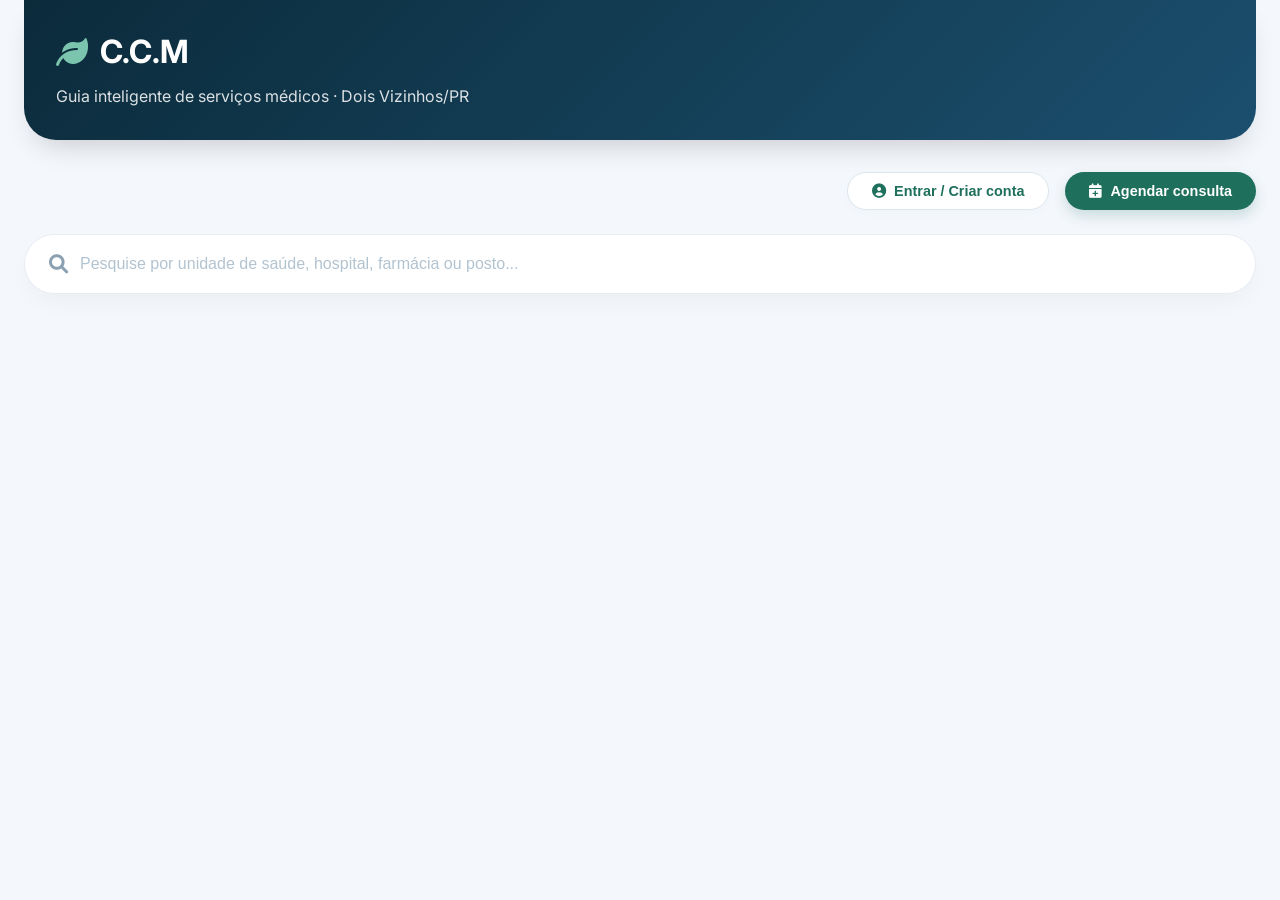
==== formulario.html @ 127d2288 "primeiras formatações" ====
<!DOCTYPE html>
<html lang="en">
<head>
    <meta charset="UTF-8">
    <meta name="viewport" content="width=device-width, initial-scale=1.0">

        <title>INSCRIÇõES tecnicos</title>
    <!-- Título que aparece na aba do navegador e nos resultados de busca -->
    
    <!-- Google Fonts para tipografia refinada -->
    <link href="https://fonts.googleapis.com/css2?family=Inter:opsz,wght@14..32,300;14..32,400;14..32,500;14..32,600;14..32,700&display=swap" rel="stylesheet">
    <!-- Importa a fonte Inter do Google Fonts com variações de peso (300 a 700) para uma tipografia moderna e profissional -->
    
    <!-- Font Awesome 6 (ícones) -->
    <link rel="stylesheet" href="https://cdnjs.cloudflare.com/ajax/libs/font-awesome/6.0.0-beta3/css/all.min.css">
    <!-- Biblioteca de ícones vetoriais Font Awesome, usada para adicionar ícones visuais em toda a interface -->
    
   <link rel="stylesheet" href="formulario.css">
</head>
<body>
     <div class="container">
        <!-- Container principal que centraliza e limita a largura do conteúdo -->
        
        <header>
            <!-- Cabeçalho da página com título e área do usuário -->
            <h1><i class="fas fa-leaf"></i> C.C.M</h1>
            <!-- Título com ícone de folha representando saúde e natureza -->
            <p>Guia inteligente de serviços médicos · Dois Vizinhos/PR</p>
            <!-- Subtítulo com localização -->
            
            <div id="userInfoArea" class="user-info hidden">
                <!-- Área de informações do usuário logado, inicialmente escondida -->
                <span class="user-email" id="userEmailDisplay"></span>
                <!-- Span que exibirá o email do usuário -->
                <button class="logout-btn" onclick="fazerLogout()"><i class="fas fa-sign-out-alt"></i> Sair</button>
                <!-- Botão de logout com ícone e função associada -->
            </div>
        </header>

        <div class="top-nav">
            <!-- Barra de navegação superior com botões principais -->
            <button id="loginButton" class="btn-secondary" onclick="abrirLogin()"><i class="fas fa-user-circle"></i> Entrar / Criar conta</button>
            <!-- Botão de login, inicialmente visível quando usuário não está logado -->
            <button class="btn-primary" onclick="abrirAgendamento()"><i class="fas fa-calendar-plus"></i> Agendar consulta</button>
            <!-- Botão de agendamento, sempre visível -->
        </div>

        <div class="search-box">
            <!-- Caixa de pesquisa para filtrar estabelecimentos -->
            <i class="fas fa-search"></i>
            <!-- Ícone de lupa -->
            <input type="text" id="search" placeholder="Pesquise por unidade de saúde, hospital, farmácia ou posto...">
            <!-- Campo de input para digitar o termo de busca -->
        </div>
</body>
</html>
---- formulario.css ----
* {
    margin: 0;
    /* Remove margem padrão de todos os elementos */
    padding: 0;
    /* Remove padding padrão de todos os elementos */
    box-sizing: border-box;
    /* Faz com que padding e border sejam incluídos na largura/altura total do elemento */
}

/* Estilos globais do corpo da página */
body {
    font-family: 'Inter', sans-serif;
    /* Define a fonte principal como Inter, com fallback para qualquer sans-serif */
    background: #f4f7fc;
    /* Cor de fundo suave azulacinzentada para a página */
    color: #1e2a3e;
    /* Cor do texto principal em tom escuro mas suave */
    line-height: 1.5;
    /* Altura da linha para melhor legibilidade */
    scroll-behavior: smooth;
    /* Rolagem suave ao clicar em links âncora */
}

/* Classe para efeito de vidro (glassmorphism) em cards */
.glass-card {
    background: rgba(255, 255, 255, 0.92);
    /* Fundo branco semi-transparente */
    backdrop-filter: blur(2px);
    /* Aplica desfoque sutil ao fundo atrás do elemento */
    border-radius: 32px;
    /* Bordas arredondadas grandes para um visual moderno */
    box-shadow: 0 20px 35px -12px rgba(0, 0, 0, 0.08), 0 1px 2px rgba(0, 0, 0, 0.02);
    /* Sombra suave para profundidade */
    transition: all 0.3s cubic-bezier(0.2, 0, 0, 1);
    /* Transição suave para animações */
}

/* Container centralizado que limita a largura máxima do conteúdo */
.container {
    max-width: 1300px;
    /* Largura máxima do conteúdo */
    margin: 0 auto;
    /* Centraliza horizontalmente */
    padding: 0 24px;
    /* Espaçamento interno lateral */
}

/* Estilos do cabeçalho principal */
header {
    background: linear-gradient(135deg, #0b2b3b 0%, #1b4f6e 100%);
    /* Gradiente degradê de azul escuro para azul médio */
    border-radius: 0 0 32px 32px;
    /* Bordas arredondadas apenas na parte inferior */
    padding: 28px 32px 32px 32px;
    /* Espaçamento interno */
    margin-bottom: 32px;
    /* Margem inferior para separar do próximo elemento */
    position: relative;
    /* Permite posicionamento absoluto de elementos filhos */
    color: white;
    /* Texto branco */
    box-shadow: 0 15px 30px -12px rgba(0, 0, 0, 0.2);
    /* Sombra para dar profundidade */
}

/* Título principal do cabeçalho */
header h1 {
    font-size: 2rem;
    /* Tamanho da fonte */
    font-weight: 700;
    /* Peso da fonte (negrito) */
    letter-spacing: -0.3px;
    /* Espaçamento negativo entre letras para um visual mais compacto */
    display: flex;
    /* Flexbox para alinhar ícone e texto */
    align-items: center;
    /* Alinha verticalmente ao centro */
    gap: 12px;
    /* Espaçamento entre o ícone e o texto */
}

/* Ícone dentro do título */
header h1 i {
    font-size: 2rem;
    /* Tamanho do ícone */
    color: #7bc5ae;
    /* Cor verde-água suave */
}

/* Subtítulo do cabeçalho */
header p {
    opacity: 0.85;
    /* Leve transparência */
    margin-top: 8px;
    /* Margem superior */
    font-weight: 400;
    /* Peso normal */
    font-size: 1rem;
    /* Tamanho da fonte */
}

/* Área de informações do usuário logado (canto superior direito) */
.user-info {
    position: absolute;
    /* Posicionamento absoluto relativo ao header */
    top: 28px;
    /* Distância do topo */
    right: 32px;
    /* Distância da direita */
    background: rgba(255, 255, 255, 0.15);
    /* Fundo branco semi-transparente */
    backdrop-filter: blur(12px);
    /* Desfoque no fundo */
    padding: 8px 20px;
    /* Espaçamento interno */
    border-radius: 60px;
    /* Bordas muito arredondadas (efeito pill) */
    font-size: 0.85rem;
    /* Tamanho da fonte menor */
    display: flex;
    /* Flexbox para alinhar elementos */
    align-items: center;
    /* Alinhamento vertical central */
    gap: 12px;
    /* Espaçamento entre os itens */
    font-weight: 500;
    /* Peso médio */
    border: 1px solid rgba(255, 255, 255, 0.2);
    /* Borda sutil */
    transition: all 0.2s;
    /* Transição suave */
}

/* Email do usuário logado */
.user-email {
    color: white;
    /* Texto branco */
    max-width: 200px;
    /* Largura máxima */
    overflow: hidden;
    /* Esconde conteúdo que ultrapassa */
    text-overflow: ellipsis;
    /* Adiciona "..." quando o texto é cortado */
    white-space: nowrap;
    /* Impede quebra de linha */
}

/* Botão de logout */
.logout-btn {
    background: rgba(231, 76, 60, 0.9);
    /* Fundo vermelho semi-transparente */
    border: none;
    /* Remove borda padrão */
    padding: 6px 14px;
    /* Espaçamento interno */
    border-radius: 40px;
    /* Bordas arredondadas */
    color: white;
    /* Texto branco */
    font-weight: 500;
    /* Peso médio */
    font-size: 0.75rem;
    /* Tamanho pequeno */
    cursor: pointer;
    /* Cursor de mão ao passar */
    transition: 0.2s;
    /* Transição suave */
    display: inline-flex;
    /* Flex inline para alinhar ícone e texto */
    align-items: center;
    /* Alinhamento vertical */
    gap: 6px;
    /* Espaçamento entre ícone e texto */
}

/* Efeito hover no botão de logout */
.logout-btn:hover {
    background: #c0392b;
    /* Vermelho mais escuro */
    transform: scale(0.97);
    /* Leve redução de tamanho ao passar o mouse */
}

/* Barra de navegação superior (botões de login e agendamento) */
.top-nav {
    display: flex;
    /* Flexbox para alinhamento */
    justify-content: flex-end;
    /* Alinha os botões à direita */
    gap: 16px;
    /* Espaçamento entre os botões */
    margin-bottom: 24px;
    /* Margem inferior */
}

/* Estilos base para botões primários e secundários */
.btn-primary, .btn-secondary {
    border: none;
    /* Remove borda padrão */
    padding: 10px 24px;
    /* Espaçamento interno */
    border-radius: 40px;
    /* Bordas arredondadas */
    font-weight: 600;
    /* Peso semi-negrito */
    font-size: 0.9rem;
    /* Tamanho da fonte */
    cursor: pointer;
    /* Cursor de mão */
    transition: all 0.2s ease;
    /* Transição suave */
    display: inline-flex;
    /* Flex inline */
    align-items: center;
    /* Alinhamento vertical */
    gap: 8px;
    /* Espaçamento entre ícone e texto */
    background: white;
    /* Fundo branco padrão */
    box-shadow: 0 4px 10px rgba(0, 0, 0, 0.02);
    /* Sombra sutil */
}

/* Estilo específico para botão primário (agendamento) */
.btn-primary {
    background: #1e6f5c;
    /* Fundo verde-azulado */
    color: white;
    /* Texto branco */
    box-shadow: 0 6px 14px rgba(30, 111, 92, 0.2);
    /* Sombra com cor do botão */
}

/* Hover do botão primário */
.btn-primary:hover {
    background: #0f5243;
    /* Tom mais escuro */
    transform: translateY(-2px);
    /* Leve movimento para cima */
}

/* Estilo específico para botão secundário (login) */
.btn-secondary {
    background: white;
    /* Fundo branco */
    color: #1e6f5c;
    /* Texto na cor do tema */
    border: 1px solid #dce7ed;
    /* Borda sutil */
}

/* Hover do botão secundário */
.btn-secondary:hover {
    background: #eef3f7;
    /* Fundo levemente acinzentado */
    border-color: #bdd3de;
    /* Borda mais escura */
}

/* Caixa de pesquisa refinada */
.search-box {
    background: white;
    /* Fundo branco */
    padding: 6px 6px 6px 24px;
    /* Espaçamento interno assimétrico (maior à esquerda) */
    border-radius: 80px;
    /* Bordas extremamente arredondadas */
    margin-bottom: 32px;
    /* Margem inferior */
    display: flex;
    /* Flexbox */
    align-items: center;
    /* Alinhamento vertical */
    gap: 12px;
    /* Espaçamento entre elementos */
    box-shadow: 0 12px 28px -8px rgba(0, 0, 0, 0.05);
    /* Sombra suave */
    border: 1px solid #e9edf2;
    /* Borda sutil */
}

/* Ícone dentro da caixa de pesquisa */
.search-box i {
    color: #8ba0b0;
    /* Cor cinza-azulada */
    font-size: 1.2rem;
    /* Tamanho do ícone */
}

/* Campo de input da pesquisa */
.search-box input {
    flex: 1;
    /* Ocupa todo o espaço disponível */
    border: none;
    /* Remove borda padrão */
    padding: 14px 0;
    /* Espaçamento vertical */
    font-size: 1rem;
    /* Tamanho da fonte */
    background: transparent;
    /* Fundo transparente */
    outline: none;
    /* Remove outline ao focar */
    font-weight: 500;
    /* Peso médio */
    color: #1e2a3e;
    /* Cor do texto */
}

/* Placeholder do campo de pesquisa */
.search-box input::placeholder {
    color: #b2c3d0;
    /* Cor mais clara */
    font-weight: 400;
    /* Peso normal */
}

/* Card de seção (cada seção de estabelecimentos) */
.section-card {
    background: white;
    /* Fundo branco */
    border-radius: 32px;
    /* Bordas arredondadas */
    padding: 28px 28px 20px 28px;
    /* Espaçamento interno */
    margin-bottom: 32px;
    /* Margem inferior */
    box-shadow: 0 10px 25px -5px rgba(0, 0, 0, 0.03);
    /* Sombra muito sutil */
    transition: all 0.25s;
    /* Transição suave */
    border: 1px solid #eff3f8;
    /* Borda sutil */
}

/* Cabeçalho de cada seção */
.section-header {
    display: flex;
    /* Flexbox */
    align-items: center;
    /* Alinhamento vertical */
    gap: 12px;
    /* Espaçamento */
    margin-bottom: 24px;
    /* Margem inferior */
    border-left: 5px solid #2c9b7a;
    /* Barra lateral decorativa verde */
    padding-left: 20px;
    /* Espaçamento interno esquerdo */
}

/* Título da seção */
.section-header h2 {
    font-size: 1.6rem;
    /* Tamanho da fonte */
    font-weight: 700;
    /* Negrito */
    color: #153e4b;
    /* Cor azul escura */
    letter-spacing: -0.2px;
    /* Espaçamento negativo entre letras */
}

/* Ícone do cabeçalho da seção */
.section-header i {
    font-size: 1.8rem;
    /* Tamanho do ícone */
    color: #2c9b7a;
    /* Cor verde-água */
}

/* Container em grade para lista de itens */
.grid-list {
    display: flex;
    /* Flexbox */
    flex-direction: column;
    /* Direção em coluna */
    gap: 18px;
    /* Espaçamento entre itens */
}

/* Cada item de estabelecimento (hospital, posto, farmácia) */
.health-item {
    background: #fefefe;
    /* Fundo quase branco */
    border-radius: 24px;
    /* Bordas arredondadas */
    padding: 20px 24px;
    /* Espaçamento interno */
    transition: all 0.25s;
    /* Transição suave */
    border: 1px solid #edf2f7;
    /* Borda sutil */
    display: flex;
    /* Flexbox */
    flex-wrap: wrap;
    /* Permite quebra de linha */
    justify-content: space-between;
    /* Espaço entre os elementos */
    align-items: center;
    /* Alinhamento vertical central */
}

/* Efeito hover nos itens de estabelecimento */
.health-item:hover {
    border-color: #cbe5de;
    /* Borda mais visível */
    box-shadow: 0 12px 22px -12px rgba(0, 0, 0, 0.08);
    /* Sombra mais pronunciada */
    transform: translateY(-2px);
    /* Leve movimento para cima */
}

/* Container das informações do estabelecimento */
.info h3 {
    font-weight: 700;
    /* Negrito */
    font-size: 1.2rem;
    /* Tamanho da fonte */
    margin-bottom: 6px;
    /* Margem inferior */
    color: #1c4e5c;
    /* Cor azul escura */
}

/* Parágrafo com endereço */
.info p {
    color: #4a6272;
    /* Cor cinza-azulada */
    font-size: 0.9rem;
    /* Tamanho menor */
    display: flex;
    /* Flexbox */
    align-items: center;
    /* Alinhamento vertical */
    gap: 8px;
    /* Espaçamento */
    flex-wrap: wrap;
    /* Permite quebra de linha */
}

/* Ícones dentro das informações */
.info p i {
    width: 18px;
    /* Largura fixa */
    color: #2c9b7a;
    /* Cor verde-água */
}

/* Container de links (botões) */
.links {
    display: flex;
    /* Flexbox */
    gap: 12px;
    /* Espaçamento entre botões */
    flex-wrap: wrap;
    /* Permite quebra de linha */
}

/* Link de mapa (botão) */
.map-link {
    background: #eef3fc;
    /* Fundo azul muito claro */
    color: #1e6f5c;
    /* Cor verde-azulada */
    padding: 8px 16px;
    /* Espaçamento interno */
    border-radius: 40px;
    /* Bordas arredondadas */
    text-decoration: none;
    /* Remove sublinhado */
    font-weight: 500;
    /* Peso médio */
    font-size: 0.8rem;
    /* Tamanho pequeno */
    display: inline-flex;
    /* Flex inline */
    align-items: center;
    /* Alinhamento vertical */
    gap: 6px;
    /* Espaçamento */
    transition: 0.2s;
    /* Transição suave */
}

/* Hover do link de mapa */
.map-link:hover {
    background: #dee9f2;
    /* Fundo mais escuro */
    transform: translateY(-1px);
    /* Leve movimento */
}

/* Banner de emergências */
.emergency-banner {
    background: linear-gradient(115deg, #122c38 0%, #1a4a5c 100%);
    /* Gradiente azul escuro */
    border-radius: 28px;
    /* Bordas arredondadas */
    padding: 28px 32px;
    /* Espaçamento interno */
    margin-top: 20px;
    /* Margem superior */
    margin-bottom: 40px;
    /* Margem inferior */
    display: flex;
    /* Flexbox */
    flex-wrap: wrap;
    /* Permite quebra de linha */
    justify-content: space-between;
    /* Espaço entre elementos */
    align-items: center;
    /* Alinhamento vertical */
    color: white;
    /* Texto branco */
}

/* Título do banner de emergências */
.emergency-banner h2 {
    font-size: 1.5rem;
    /* Tamanho da fonte */
    font-weight: 700;
    /* Negrito */
    display: flex;
    /* Flexbox */
    align-items: center;
    /* Alinhamento vertical */
    gap: 12px;
    /* Espaçamento */
}

/* Container dos contatos de emergência */
.emergency-contacts {
    display: flex;
    /* Flexbox */
    gap: 32px;
    /* Espaçamento entre contatos */
    font-weight: 500;
    /* Peso médio */
}

/* Cada contato de emergência individual */
.emergency-contacts span {
    background: rgba(255, 255, 255, 0.12);
    /* Fundo branco semi-transparente */
    padding: 8px 18px;
    /* Espaçamento interno */
    border-radius: 60px;
    /* Bordas arredondadas */
    font-size: 0.9rem;
    /* Tamanho da fonte */
}

/* Estilos para os modais (janelas modais) */
.modal-overlay {
    display: none;
    /* Inicialmente escondido */
    position: fixed;
    /* Fixo na tela */
    top: 0;
    left: 0;
    width: 100%;
    height: 100%;
    background: rgba(18, 28, 35, 0.75);
    /* Fundo escuro semi-transparente */
    backdrop-filter: blur(5px);
    /* Desfoque no fundo */
    z-index: 1000;
    /* Camada superior */
    justify-content: center;
    /* Centraliza horizontalmente */
    align-items: center;
    /* Centraliza verticalmente */
}

/* Conteúdo do modal */
.modal-content {
    background: white;
    /* Fundo branco */
    max-width: 460px;
    /* Largura máxima */
    width: 90%;
    /* Largura responsiva */
    border-radius: 40px;
    /* Bordas arredondadas */
    padding: 32px 28px;
    /* Espaçamento interno */
    position: relative;
    /* Para posicionamento do botão fechar */
    box-shadow: 0 35px 45px -15px rgba(0, 0, 0, 0.3);
    /* Sombra pronunciada */
    animation: fadeUp 0.2s ease;
    /* Animação de entrada */
}

/* Animação de fade-in com movimento para cima */
@keyframes fadeUp {
    from {
        opacity: 0;
        transform: translateY(20px);
    }
    to {
        opacity: 1;
        transform: translateY(0);
    }
}

/* Título do modal */
.modal-content h3 {
    font-size: 1.7rem;
    /* Tamanho da fonte */
    font-weight: 700;
    /* Negrito */
    margin-bottom: 20px;
    /* Margem inferior */
    color: #1a5d6e;
    /* Cor azul */
}

/* Campos de input e selects dentro do modal */
.modal-content input, .modal-content select {
    width: 100%;
    /* Largura total */
    padding: 14px 16px;
    /* Espaçamento interno */
    margin-bottom: 16px;
    /* Margem inferior */
    border: 1.5px solid #e2e8f0;
    /* Borda sutil */
    border-radius: 28px;
    /* Bordas arredondadas */
    font-size: 0.9rem;
    /* Tamanho da fonte */
    transition: 0.2s;
    /* Transição suave */
    background: #fefefe;
    /* Fundo quase branco */
    font-family: 'Inter', sans-serif;
    /* Mesma fonte do site */
}

/* Efeito focus nos campos do modal */
.modal-content input:focus, .modal-content select:focus {
    border-color: #2c9b7a;
    /* Borda verde ao focar */
    outline: none;
    /* Remove outline padrão */
    box-shadow: 0 0 0 3px rgba(44, 155, 122, 0.2);
    /* Sombra verde sutil */
}

/* Botão dentro do modal */
.modal-content button {
    background: #1e6f5c;
    /* Fundo verde-azulado */
    width: 100%;
    /* Largura total */
    padding: 14px;
    /* Espaçamento interno */
    border: none;
    /* Remove borda */
    border-radius: 40px;
    /* Bordas arredondadas */
    color: white;
    /* Texto branco */
    font-weight: 700;
    /* Negrito */
    font-size: 1rem;
    /* Tamanho da fonte */
    cursor: pointer;
    /* Cursor de mão */
    transition: 0.2s;
    /* Transição suave */
    margin-top: 8px;
    /* Margem superior */
}

/* Hover do botão do modal */
.modal-content button:hover {
    background: #0e5a49;
    /* Tom mais escuro */
}

/* Botão de fechar modal (X) */
.close-modal {
    position: absolute;
    /* Posicionamento absoluto */
    top: 20px;
    /* Distância do topo */
    right: 24px;
    /* Distância da direita */
    font-size: 26px;
    /* Tamanho do X */
    cursor: pointer;
    /* Cursor de mão */
    color: #94a3b8;
    /* Cor cinza */
    transition: 0.2s;
    /* Transição suave */
}

/* Hover do botão fechar */
.close-modal:hover {
    color: #1e2a3e;
    /* Cor mais escura */
}

/* Mensagem de erro nos modais */
.error-message {
    color: #e25c5c;
    /* Cor vermelha */
    font-size: 0.75rem;
    /* Tamanho pequeno */
    margin-top: -12px;
    /* Margem negativa para aproximar do campo */
    margin-bottom: 12px;
    /* Margem inferior */
    display: none;
    /* Inicialmente escondido */
}

/* Rodapé do modal (links de cadastro/login) */
.modal-footer {
    text-align: center;
    /* Texto centralizado */
    margin-top: 20px;
    /* Margem superior */
    font-size: 0.85rem;
    /* Tamanho menor */
}

/* Links no rodapé do modal */
.modal-footer a {
    color: #1e6f5c;
    /* Cor verde-azulada */
    font-weight: 600;
    /* Peso semi-negrito */
    text-decoration: none;
    /* Remove sublinhado */
    cursor: pointer;
    /* Cursor de mão */
}

/* Classe utilitária para esconder elementos */
.hidden {
    display: none !important;
    /* Esconde com prioridade máxima */
}

/* Rodapé da página */
footer {
    text-align: center;
    /* Texto centralizado */
    padding: 24px;
    /* Espaçamento interno */
    font-size: 0.8rem;
    /* Tamanho pequeno */
    color: #6c868e;
    /* Cor cinza-azulada */
    border-top: 1px solid #e2edf2;
    /* Borda superior sutil */
    margin-top: 20px;
    /* Margem superior */
}

/* Mensagem de sucesso para agendamentos */
.success-message {
    background: #2c9b7a;
    color: white;
    padding: 12px 20px;
    border-radius: 12px;
    margin-bottom: 20px;
    text-align: center;
    font-weight: 500;
    display: none;
}

/* Media query para telas menores que 760px (responsividade) */
@media (max-width: 760px) {
    /* Ajusta a área do usuário para mobile */
    .user-info {
        position: relative;
        /* Volta ao fluxo normal */
        top: 0;
        right: 0;
        margin-top: 20px;
        /* Margem superior */
        justify-content: center;
        /* Centraliza conteúdo */
        width: fit-content;
        /* Largura conforme conteúdo */
    }
    /* Centraliza texto do cabeçalho */
    header {
        text-align: center;
        padding: 20px;
    }
    /* Centraliza botões de navegação */
    .top-nav {
        justify-content: center;
    }
    /* Ajusta itens de saúde para coluna em mobile */
    .health-item {
        flex-direction: column;
        /* Direção coluna */
        align-items: flex-start;
        /* Alinha à esquerda */
        gap: 16px;
        /* Espaçamento */
    }
    /* Banner de emergência em coluna */
    .emergency-banner {
        flex-direction: column;
        gap: 18px;
        text-align: center;
    }
    /* Tamanho do título da seção reduzido */
    .section-header h2 {
        font-size: 1.3rem;
    }
}
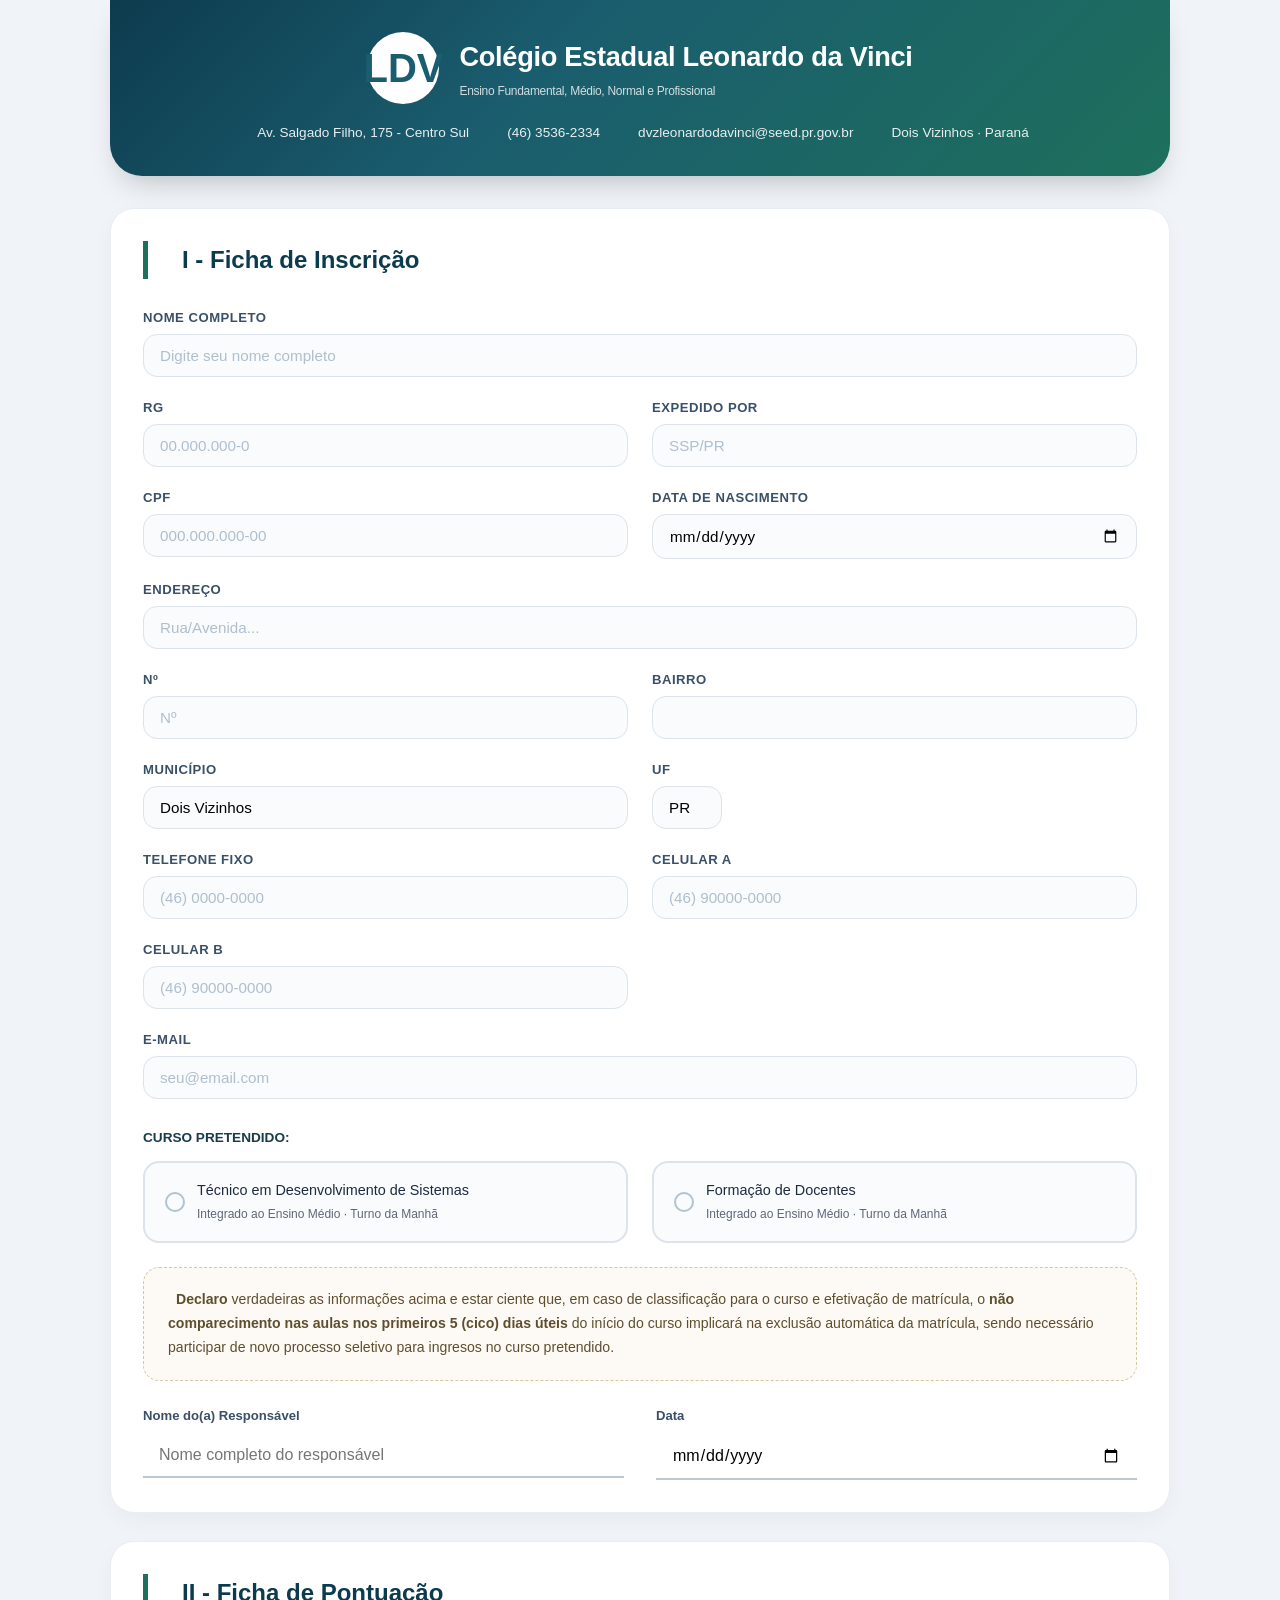
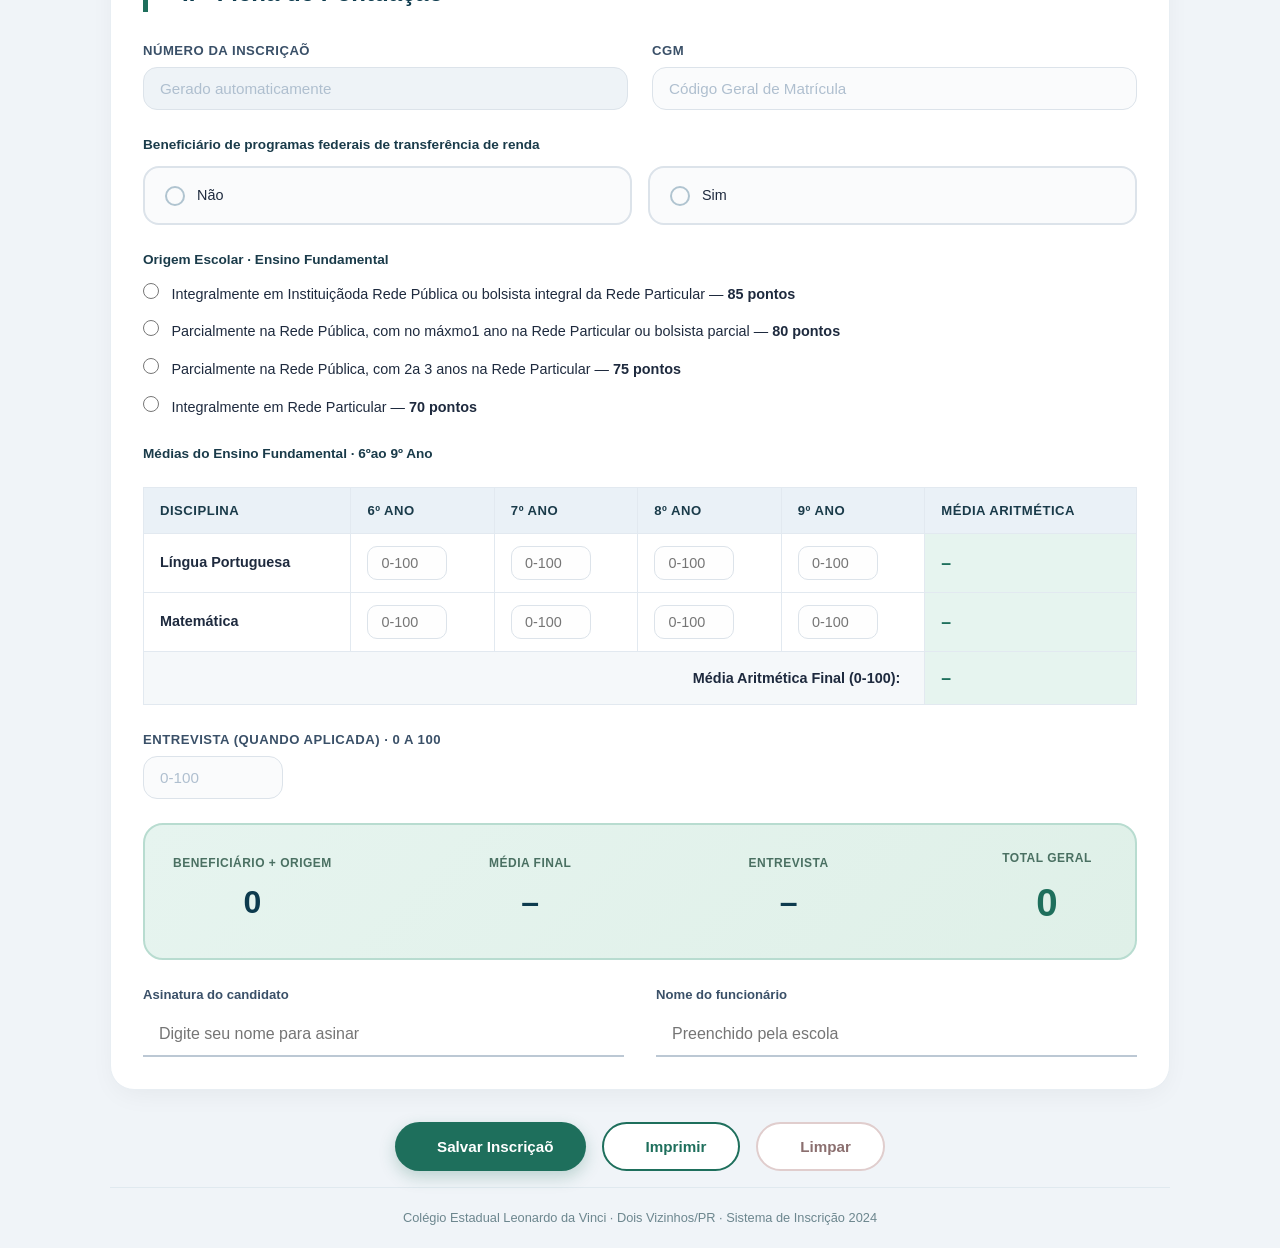
==== commit ae86c064: "códigos de teste" ====
--- a/formulario.html
+++ b/formulario.html
@@ -1,56 +1,315 @@
 <!DOCTYPE html>
-<html lang="en">
+<html lang="pt-BR">
 <head>
     <meta charset="UTF-8">
     <meta name="viewport" content="width=device-width, initial-scale=1.0">
-
-        <title>INSCRIÇõES tecnicos</title>
-    <!-- Título que aparece na aba do navegador e nos resultados de busca -->
-    
-    <!-- Google Fonts para tipografia refinada -->
-    <link href="https://fonts.googleapis.com/css2?family=Inter:opsz,wght@14..32,300;14..32,400;14..32,500;14..32,600;14..32,700&display=swap" rel="stylesheet">
-    <!-- Importa a fonte Inter do Google Fonts com variações de peso (300 a 700) para uma tipografia moderna e profissional -->
-    
-    <!-- Font Awesome 6 (ícones) -->
-    <link rel="stylesheet" href="https://cdnjs.cloudflare.com/ajax/libs/font-awesome/6.0.0-beta3/css/all.min.css">
-    <!-- Biblioteca de ícones vetoriais Font Awesome, usada para adicionar ícones visuais em toda a interface -->
-    
-   <link rel="stylesheet" href="formulario.css">
+    <title>Inscrição · Colégio Estadual Leonardo da Vinci</title>
+    <link href="[fonts.googleapis.com](https://fonts.googleapis.com/css2?family=Inter:opsz,wght@14..32,300;14..32,400;14..32,500;14..32,600;14..32,700&display=swap)" rel="stylesheet">
+    <link rel="stylesheet" href="[cdnjs.cloudflare.com](https://cdnjs.cloudflare.com/ajax/libs/font-awesome/6.0.0-beta3/css/all.min.css)">
+    <link rel="stylesheet" href="formulario.css">
 </head>
 <body>
-     <div class="container">
-        <!-- Container principal que centraliza e limita a largura do conteúdo -->
-        
+    <div class="container">
+
+        <!-- ==================== HEDER ==================== -->
         <header>
-            <!-- Cabeçalho da página com título e área do usuário -->
-            <h1><i class="fas fa-leaf"></i> C.C.M</h1>
-            <!-- Título com ícone de folha representando saúde e natureza -->
-            <p>Guia inteligente de serviços médicos · Dois Vizinhos/PR</p>
-            <!-- Subtítulo com localização -->
-            
-            <div id="userInfoArea" class="user-info hidden">
-                <!-- Área de informações do usuário logado, inicialmente escondida -->
-                <span class="user-email" id="userEmailDisplay"></span>
-                <!-- Span que exibirá o email do usuário -->
-                <button class="logout-btn" onclick="fazerLogout()"><i class="fas fa-sign-out-alt"></i> Sair</button>
-                <!-- Botão de logout com ícone e função associada -->
+            <div class="header-top">
+                <div class="logo-area">LDV</div>
+                <div>
+                    <h1>Colégio Estadual Leonardo da Vinci
+                        <small>Ensino Fundamental, Médio, Normal e Profissional</small>
+                    </h1>
+                </div>
+            </div>
+            <div class="school-contact">
+                <span><i class="fas fa-map-marker-alt"></i> Av. Salgado Filho, 175 - Centro Sul</span>
+                <span><i class="fas fa-phone"></i> (46) 3536-2334</span>
+                <span><i class="fas fa-envelope"></i> dvzleonardodavinci@seed.pr.gov.br</span>
+                <span><i class="fas fa-city"></i> Dois Vizinhos · Paraná</span>
             </div>
         </header>
 
-        <div class="top-nav">
-            <!-- Barra de navegação superior com botões principais -->
-            <button id="loginButton" class="btn-secondary" onclick="abrirLogin()"><i class="fas fa-user-circle"></i> Entrar / Criar conta</button>
-            <!-- Botão de login, inicialmente visível quando usuário não está logado -->
-            <button class="btn-primary" onclick="abrirAgendamento()"><i class="fas fa-calendar-plus"></i> Agendar consulta</button>
-            <!-- Botão de agendamento, sempre visível -->
+        <!-- ==================== PARTE I: FICHA DE ISCRICAO ==================== -->
+        <div class="section-card" id="fichaInscricao">
+            <div class="section-header">
+                <i class="fas fa-user-gradute"></i>
+                <h2>I - Ficha de Inscrição</h2>
+            </div>
+
+            <div class="form-grid">
+                <div class="form-group full-width">
+                    <label for="nome">Nome completo</label>
+                    <input type="text" id="nome" placeholder="Digite seu nome completo">
+                </div>
+                <div class="form-group">
+                    <label for="rg">RG</label>
+                    <input type="text" id="rg" placeholder="00.000.000-0">
+                </div>
+                <div class="form-group">
+                    <label for="rgExpedidor">Expedido por</label>
+                    <input type="text" id="rgExpedidor" placeholder="SSP/PR">
+                </div>
+                <div class="form-group">
+                    <label for="cpf">CPF</label>
+                    <input type="text" id="cpf" placeholder="000.000.000-00">
+                </div>
+                <div class="form-group">
+                    <label for="dataNascimento">Data de nascimento</label>
+                    <input type="date" id="dataNascimento">
+                </div>
+                <div class="form-group full-width">
+                    <label for="endereco">Endereço</label>
+                    <input type="text" id="endereco" placeholder="Rua/Avenida...">
+                </div>
+                <div class="form-group">
+                    <label for="numero">Nº</label>
+                    <input type="text" id="numero" placeholder="Nº">
+                </div>
+                <div class="form-group">
+                    <label for="bairro">Bairro</label>
+                    <input type="text" id="bairro">
+                </div>
+                <div class="form-group">
+                    <label for="municipio">Município</label>
+                    <input type="text" id="municipio" value="Dois Vizinhos">
+                </div>
+                <div class="form-group">
+                    <label for="uf">UF</label>
+                    <input type="text" id="uf" value="PR" maxlength="2" style="width:70px">
+                </div>
+                <div class="form-group">
+                    <label for="telefoneFixo">Telefone fixo</label>
+                    <input type="tel" id="telefoneFixo" placeholder="(46) 0000-0000">
+                </div>
+                <div class="form-group">
+                    <label for="celularA">Celular A</label>
+                    <input type="tel" id="celularA" placeholder="(46) 90000-0000">
+                </div>
+                <div class="form-group">
+                    <label for="celularB">Celular B</label>
+                    <input type="tel" id="celularB" placeholder="(46) 90000-0000">
+                </div>
+                <div class="form-group full-width">
+                    <label for="email">E-mail</label>
+                    <input type="email" id="email" placeholder="seu@email.com">
+                </div>
+            </div>
+
+            <!-- CURSO PRETENDIDO -->
+            <div style="margin-top:28px">
+                <label style="font-weight:700; font-size:0.85rem; color:#1a3b4a; display:block; margin-bottom:12px;">
+                    CURSO PRETENDIDO:
+                </label>
+                <div class="course-options">
+                    <div class="course-option">
+                        <input type="radio" name="curso" id="cursoDS" value="Técnico em Desenvolvimento de Sistemas (Integrado ao Ensino Médio) - Manhã">
+                        <label for="cursoDS">
+                            <span class="radio-circle"></span>
+                            <span>Técnico em Desenvolvimento de Sistemas<br><small style="opacity:0.7">Integrado ao Ensino Médio · Turno da Manhã</small></span>
+                        </label>
+                    </div>
+                    <div class="course-option">
+                        <input type="radio" name="curso" id="cursoFD" value="Formação de Docentes (Integrado ao Ensino Médio) - Manhã">
+                        <label for="cursoFD">
+                            <span class="radio-circle"></span>
+                            <span>Formação de Docentes<br><small style="opacity:0.7">Integrado ao Ensino Médio · Turno da Manhã</small></span>
+                        </label>
+                    </div>
+                </div>
+            </div>
+
+            <!-- DECLARACAO -->
+            <div class="declaration-box">
+                <i class="fas fa-exclamation-triangle"></i>
+                <strong>Declaro</strong> verdadeiras as informações acima e estar ciente que, em caso de classificação para o curso e efetivação de matrícula, o <strong>não comparecimento nas aulas nos primeiros 5 (cico) dias úteis</strong> do início do curso implicará na exclusão automática da matrícula, sendo necessário participar de novo processo seletivo para ingresos no curso pretendido.
+            </div>
+
+            <!-- ASINATURAS PARTE I -->
+            <div class="signature-area">
+                <div class="signature-field">
+                    <label>Nome do(a) Responsável</label>
+                    <input type="text" id="nomeResponsavel" placeholder="Nome completo do responsável">
+                </div>
+                <div class="signature-field">
+                    <label>Data</label>
+                    <input type="date" id="dataInscricao">
+                </div>
+            </div>
         </div>
 
-        <div class="search-box">
-            <!-- Caixa de pesquisa para filtrar estabelecimentos -->
-            <i class="fas fa-search"></i>
-            <!-- Ícone de lupa -->
-            <input type="text" id="search" placeholder="Pesquise por unidade de saúde, hospital, farmácia ou posto...">
-            <!-- Campo de input para digitar o termo de busca -->
+        <!-- ==================== PARTE II: FICHA DE PONTUACAO ==================== -->
+        <div class="section-card" id="fichaPontuacao">
+            <div class="section-header">
+                <i class="fas fa-calculator"></i>
+                <h2>II - Ficha de Pontuação</h2>
+            </div>
+
+            <div class="form-grid">
+                <div class="form-group">
+                    <label for="numeroInscricao">Número da Inscriçaõ</label>
+                    <input type="text" id="numeroInscricao" placeholder="Gerado automaticamente" readonly style="background:#eef3f7">
+                </div>
+                <div class="form-group">
+                    <label for="cgm">CGM</label>
+                    <input type="text" id="cgm" placeholder="Código Geral de Matrícula">
+                </div>
+            </div>
+
+            <!-- BENEFICIARIO -->
+            <div style="margin-top:24px">
+                <label style="font-weight:700; font-size:0.85rem; color:#1a3b4a; display:block; margin-bottom:10px;">
+                    Beneficiário de programas federais de transferência de renda
+                </label>
+                <div class="course-options" style="gap:16px">
+                    <div class="course-option" style="min-width:120px">
+                        <input type="radio" name="beneficiario" id="benefNao" value="nao" onchange="toggleNis()">
+                        <label for="benefNao"><span class="radio-circle"></span> Não</label>
+                    </div>
+                    <div class="course-option" style="min-width:120px">
+                        <input type="radio" name="beneficiario" id="benefSim" value="sim" onchange="toggleNis()">
+                        <label for="benefSim"><span class="radio-circle"></span> Sim</label>
+                    </div>
+                </div>
+                <div class="nis-field" id="nisField">
+                    <label for="nis">Informe o Número NIS:</label>
+                    <input type="text" id="nis" placeholder="000.000.000-00" oninput="calcularPontuacao()" style="width:240px">
+                </div>
+            </div>
+
+            <!-- ORIGEM ESCOLAR -->
+            <div style="margin-top:24px">
+                <label style="font-weight:700; font-size:0.85rem; color:#1a3b4a; display:block; margin-bottom:10px;">
+                    Origem Escolar · Ensino Fundamental
+                </label>
+                <div class="origin-option">
+                    <input type="radio" name="origem" id="origem85" value="85" onchange="calcularPontuacao()">
+                    <label for="origem85">Integralmente em Instituiçãoda Rede Pública ou bolsista integral da Rede Particular &mdash; <strong>85 pontos</strong></label>
+                </div>
+                <div class="origin-option">
+                    <input type="radio" name="origem" id="origem80" value="80" onchange="calcularPontuacao()">
+                    <label for="origem80">Parcialmente na Rede Pública, com no máxmo1 ano na Rede Particular ou bolsista parcial &mdash; <strong>80 pontos</strong></label>
+                </div>
+                <div class="origin-option">
+                    <input type="radio" name="origem" id="origem75" value="75" onchange="calcularPontuacao()">
+                    <label for="origem75">Parcialmente na Rede Pública, com 2a 3 anos na Rede Particular &mdash; <strong>75 pontos</strong></label>
+                </div>
+                <div class="origin-option">
+                    <input type="radio" name="origem" id="origem70" value="70" onchange="calcularPontuacao()">
+                    <label for="origem70">Integralmente em Rede Particular &mdash; <strong>70 pontos</strong></label>
+                </div>
+            </div>
+
+            <!-- MEDIAS 9º ANO -->
+            <div style="margin-top:24px">
+                <label style="font-weight:700; font-size:0.85rem; color:#1a3b4a; display:block; margin-bottom:14px;">
+                    Médias do Ensino Fundamental · 6ºao 9º Ano
+                </label>
+                <div style="overflow-x:auto">
+                    <table class="scoring-table">
+                        <thead>
+                            <tr>
+                                <th>Disciplina</th>
+                                <th>6º Ano</th>
+                                <th>7º Ano</th>
+                                <th>8º Ano</th>
+                                <th>9º Ano</th>
+                                <th>Média Aritmética</th>
+                            </tr>
+                        </thead>
+                        <tbody>
+                            <tr>
+                                <td><strong>Língua Portuguesa</strong></td>
+                                <td><input type="number" id="lp6" min="0" max="100" placeholder="0-100" oninput="calcularMedias()"></td>
+                                <td><input type="number" id="lp7" min="0" max="100" placeholder="0-100" oninput="calcularMedias()"></td>
+                                <td><input type="number" id="lp8" min="0" max="100" placeholder="0-100" oninput="calcularMedias()"></td>
+                                <td><input type="number" id="lp9" min="0" max="100" placeholder="0-100" oninput="calcularMedias()"></td>
+                                <td class="score-highlight" id="mediaLP">–</td>
+                            </tr>
+                            <tr>
+                                <td><strong>Matemática</strong></td>
+                                <td><input type="number" id="mt6" min="0" max="100" placeholder="0-100" oninput="calcularMedias()"></td>
+                                <td><input type="number" id="mt7" min="0" max="100" placeholder="0-100" oninput="calcularMedias()"></td>
+                                <td><input type="number" id="mt8" min="0" max="100" placeholder="0-100" oninput="calcularMedias()"></td>
+                                <td><input type="number" id="mt9" min="0" max="100" placeholder="0-100" oninput="calcularMedias()"></td>
+                                <td class="score-highlight" id="mediaMT">–</td>
+                            </tr>
+                            <tr style="background:#f5f8fa; font-weight:700;">
+                                <td colspan="5" style="text-align:right; padding-right:24px;">Média Aritmética Final (0-100):</td>
+                                <td class="score-highlight" id="mediaFinal">–</td>
+                            </tr>
+                        </tbody>
+                    </table>
+                </div>
+            </div>
+
+            <!-- ENTEVISTA -->
+            <div class="form-grid" style="margin-top:24px">
+                <div class="form-group">
+                    <label for="entrevista">Entrevista (quando aplicada) · 0 a 100</label>
+                    <input type="number" id="entrevista" min="0" max="100" placeholder="0-100" oninput="calcularPontuacao()" style="width:140px">
+                </div>
+            </div>
+
+            <!-- TOTAIS -->
+            <div class="totals-box" id="totalsBox">
+                <div class="total-item">
+                    <div class="total-label">Beneficiário + Origem</div>
+                    <div class="total-value" id="totalBenefOrigem">0</div>
+                </div>
+                <div class="total-item">
+                    <div class="total-label">Média Final</div>
+                    <div class="total-value" id="totalMediaFinal">–</div>
+                </div>
+                <div class="total-item">
+                    <div class="total-label">Entrevista</div>
+                    <div class="total-value" id="totalEntrevista">–</div>
+                </div>
+                <div class="total-item highlight">
+                    <div class="total-label">TOTAL GERAL</div>
+                    <div class="total-value" id="totalGeral">0</div>
+                </div>
+            </div>
+
+            <!-- ASINATURAS PARTE II -->
+            <div class="signature-area" style="margin-top:24px">
+                <div class="signature-field">
+                    <label>Asinatura do candidato</label>
+                    <input type="text" placeholder="Digite seu nome para asinar">
+                </div>
+                <div class="signature-field">
+                    <label>Nome do funcionário</label>
+                    <input type="text" placeholder="Preenchido pela escola">
+                </div>
+            </div>
         </div>
+
+        <!-- ==================== BOTOES DE ACAO ==================== -->
+        <div class="btn-row">
+            <button class="btn btn-save" onclick="salvarInscricao()"><i class="fas fa-save"></i> Salvar Inscriçaõ</button>
+            <button class="btn btn-print" onclick="imprimirInscricao()"><i class="fas fa-print"></i> Imprimir</button>
+            <button class="btn btn-clear" onclick="limparFormulario()"><i class="fas fa-rash"></i> Limpar</button>
+        </div>
+
+        <!-- ==================== COMRPVANTE DE INSCRICAO ==================== -->
+        <div class="section-card" id="comprovante" style="display:none;">
+            <div class="section-header">
+                <i class="fas fa-check-circle"></i>
+                <h2>Comprovante de Inscrição</h2>
+            </div>
+            <div style="font-size:1rem; line-height:2;">
+                <p><strong>Número da Inscrição:</strong> <span id="compNumero">–</span></p>
+                <p><strong>Nome:</strong> <span id="compNome">–</span></p>
+                <p><strong>Total de pontos:</strong> <span id="compPontos">–</span></p>
+                <p><strong>Curso:</strong> <span id="compCurso">–</span></p>
+                <p><strong>Turno:</strong> Manhã</p>
+            </div>
+        </div>
+
+        <footer>
+            Colégio Estadual Leonardo da Vinci · Dois Vizinhos/PR · Sistema de Inscrição 2024
+        </footer>
+    </div>
+
+
 </body>
-</html>+</html>
--- a/formulario.css
+++ b/formulario.css
@@ -1,821 +1,551 @@
-* {
-    margin: 0;
-    /* Remove margem padrão de todos os elementos */
-    padding: 0;
-    /* Remove padding padrão de todos os elementos */
-    box-sizing: border-box;
-    /* Faz com que padding e border sejam incluídos na largura/altura total do elemento */
-}
-
-/* Estilos globais do corpo da página */
+* { margin: 0; padding: 0; box-sizing: border-box; }
+
 body {
     font-family: 'Inter', sans-serif;
-    /* Define a fonte principal como Inter, com fallback para qualquer sans-serif */
-    background: #f4f7fc;
-    /* Cor de fundo suave azulacinzentada para a página */
+    background: #f0f4f8;
     color: #1e2a3e;
-    /* Cor do texto principal em tom escuro mas suave */
-    line-height: 1.5;
-    /* Altura da linha para melhor legibilidade */
-    scroll-behavior: smooth;
-    /* Rolagem suave ao clicar em links âncora */
-}
-
-/* Classe para efeito de vidro (glassmorphism) em cards */
-.glass-card {
-    background: rgba(255, 255, 255, 0.92);
-    /* Fundo branco semi-transparente */
-    backdrop-filter: blur(2px);
-    /* Aplica desfoque sutil ao fundo atrás do elemento */
-    border-radius: 32px;
-    /* Bordas arredondadas grandes para um visual moderno */
-    box-shadow: 0 20px 35px -12px rgba(0, 0, 0, 0.08), 0 1px 2px rgba(0, 0, 0, 0.02);
-    /* Sombra suave para profundidade */
-    transition: all 0.3s cubic-bezier(0.2, 0, 0, 1);
-    /* Transição suave para animações */
-}
-
-/* Container centralizado que limita a largura máxima do conteúdo */
+    line-height: 1.6;
+}
+
 .container {
-    max-width: 1300px;
-    /* Largura máxima do conteúdo */
+    max-width: 1100px;
     margin: 0 auto;
-    /* Centraliza horizontalmente */
-    padding: 0 24px;
-    /* Espaçamento interno lateral */
-}
-
-/* Estilos do cabeçalho principal */
+    padding: 0 20px;
+}
+
+/* ===== HEADER ===== */
 header {
-    background: linear-gradient(135deg, #0b2b3b 0%, #1b4f6e 100%);
-    /* Gradiente degradê de azul escuro para azul médio */
+    background: linear-gradient(135deg, #0d3b4e 0%, #1a5d6e 40%, #1e6f5c 100%);
     border-radius: 0 0 32px 32px;
-    /* Bordas arredondadas apenas na parte inferior */
-    padding: 28px 32px 32px 32px;
-    /* Espaçamento interno */
+    padding: 32px 36px;
     margin-bottom: 32px;
-    /* Margem inferior para separar do próximo elemento */
-    position: relative;
-    /* Permite posicionamento absoluto de elementos filhos */
     color: white;
-    /* Texto branco */
-    box-shadow: 0 15px 30px -12px rgba(0, 0, 0, 0.2);
-    /* Sombra para dar profundidade */
-}
-
-/* Título principal do cabeçalho */
+    box-shadow: 0 15px 30px -12px rgba(0,0,0,0.25);
+    text-align: center;
+}
+
+.header-top {
+    display: flex;
+    align-items: center;
+    justify-content: center;
+    gap: 20px;
+    flex-wrap: wrap;
+}
+
+.logo-area {
+    background: white;
+    border-radius: 50%;
+    width: 72px;
+    height: 72px;
+    display: flex;
+    align-items: center;
+    justify-content: center;
+    font-size: 2.5rem;
+    font-weight: 700;
+    color: #1a5d6e;
+    flex-shrink: 0;
+}
+
 header h1 {
-    font-size: 2rem;
-    /* Tamanho da fonte */
-    font-weight: 700;
-    /* Peso da fonte (negrito) */
+    font-size: 1.7rem;
+    font-weight: 700;
     letter-spacing: -0.3px;
-    /* Espaçamento negativo entre letras para um visual mais compacto */
-    display: flex;
-    /* Flexbox para alinhar ícone e texto */
-    align-items: center;
-    /* Alinha verticalmente ao centro */
-    gap: 12px;
-    /* Espaçamento entre o ícone e o texto */
-}
-
-/* Ícone dentro do título */
-header h1 i {
-    font-size: 2rem;
-    /* Tamanho do ícone */
-    color: #7bc5ae;
-    /* Cor verde-água suave */
-}
-
-/* Subtítulo do cabeçalho */
-header p {
-    opacity: 0.85;
-    /* Leve transparência */
-    margin-top: 8px;
-    /* Margem superior */
+    text-align: left;
+}
+
+header h1 small {
+    display: block;
+    font-size: 0.75rem;
     font-weight: 400;
-    /* Peso normal */
-    font-size: 1rem;
-    /* Tamanho da fonte */
-}
-
-/* Área de informações do usuário logado (canto superior direito) */
-.user-info {
-    position: absolute;
-    /* Posicionamento absoluto relativo ao header */
-    top: 28px;
-    /* Distância do topo */
-    right: 32px;
-    /* Distância da direita */
-    background: rgba(255, 255, 255, 0.15);
-    /* Fundo branco semi-transparente */
-    backdrop-filter: blur(12px);
-    /* Desfoque no fundo */
-    padding: 8px 20px;
-    /* Espaçamento interno */
-    border-radius: 60px;
-    /* Bordas muito arredondadas (efeito pill) */
+    opacity: 0.8;
+    margin-top: 4px;
+}
+
+.school-contact {
+    margin-top: 18px;
+    display: flex;
+    justify-content: center;
+    gap: 32px;
+    flex-wrap: wrap;
     font-size: 0.85rem;
-    /* Tamanho da fonte menor */
-    display: flex;
-    /* Flexbox para alinhar elementos */
-    align-items: center;
-    /* Alinhamento vertical central */
-    gap: 12px;
-    /* Espaçamento entre os itens */
-    font-weight: 500;
-    /* Peso médio */
-    border: 1px solid rgba(255, 255, 255, 0.2);
-    /* Borda sutil */
-    transition: all 0.2s;
-    /* Transição suave */
-}
-
-/* Email do usuário logado */
-.user-email {
-    color: white;
-    /* Texto branco */
-    max-width: 200px;
-    /* Largura máxima */
-    overflow: hidden;
-    /* Esconde conteúdo que ultrapassa */
-    text-overflow: ellipsis;
-    /* Adiciona "..." quando o texto é cortado */
-    white-space: nowrap;
-    /* Impede quebra de linha */
-}
-
-/* Botão de logout */
-.logout-btn {
-    background: rgba(231, 76, 60, 0.9);
-    /* Fundo vermelho semi-transparente */
-    border: none;
-    /* Remove borda padrão */
-    padding: 6px 14px;
-    /* Espaçamento interno */
-    border-radius: 40px;
-    /* Bordas arredondadas */
-    color: white;
-    /* Texto branco */
-    font-weight: 500;
-    /* Peso médio */
-    font-size: 0.75rem;
-    /* Tamanho pequeno */
-    cursor: pointer;
-    /* Cursor de mão ao passar */
-    transition: 0.2s;
-    /* Transição suave */
+    opacity: 0.9;
+}
+
+.school-contact span {
     display: inline-flex;
-    /* Flex inline para alinhar ícone e texto */
-    align-items: center;
-    /* Alinhamento vertical */
+    align-items: center;
     gap: 6px;
-    /* Espaçamento entre ícone e texto */
-}
-
-/* Efeito hover no botão de logout */
-.logout-btn:hover {
-    background: #c0392b;
-    /* Vermelho mais escuro */
-    transform: scale(0.97);
-    /* Leve redução de tamanho ao passar o mouse */
-}
-
-/* Barra de navegação superior (botões de login e agendamento) */
-.top-nav {
-    display: flex;
-    /* Flexbox para alinhamento */
-    justify-content: flex-end;
-    /* Alinha os botões à direita */
-    gap: 16px;
-    /* Espaçamento entre os botões */
-    margin-bottom: 24px;
-    /* Margem inferior */
-}
-
-/* Estilos base para botões primários e secundários */
-.btn-primary, .btn-secondary {
-    border: none;
-    /* Remove borda padrão */
-    padding: 10px 24px;
-    /* Espaçamento interno */
-    border-radius: 40px;
-    /* Bordas arredondadas */
-    font-weight: 600;
-    /* Peso semi-negrito */
-    font-size: 0.9rem;
-    /* Tamanho da fonte */
-    cursor: pointer;
-    /* Cursor de mão */
-    transition: all 0.2s ease;
-    /* Transição suave */
-    display: inline-flex;
-    /* Flex inline */
-    align-items: center;
-    /* Alinhamento vertical */
-    gap: 8px;
-    /* Espaçamento entre ícone e texto */
-    background: white;
-    /* Fundo branco padrão */
-    box-shadow: 0 4px 10px rgba(0, 0, 0, 0.02);
-    /* Sombra sutil */
-}
-
-/* Estilo específico para botão primário (agendamento) */
-.btn-primary {
-    background: #1e6f5c;
-    /* Fundo verde-azulado */
-    color: white;
-    /* Texto branco */
-    box-shadow: 0 6px 14px rgba(30, 111, 92, 0.2);
-    /* Sombra com cor do botão */
-}
-
-/* Hover do botão primário */
-.btn-primary:hover {
-    background: #0f5243;
-    /* Tom mais escuro */
-    transform: translateY(-2px);
-    /* Leve movimento para cima */
-}
-
-/* Estilo específico para botão secundário (login) */
-.btn-secondary {
-    background: white;
-    /* Fundo branco */
-    color: #1e6f5c;
-    /* Texto na cor do tema */
-    border: 1px solid #dce7ed;
-    /* Borda sutil */
-}
-
-/* Hover do botão secundário */
-.btn-secondary:hover {
-    background: #eef3f7;
-    /* Fundo levemente acinzentado */
-    border-color: #bdd3de;
-    /* Borda mais escura */
-}
-
-/* Caixa de pesquisa refinada */
-.search-box {
-    background: white;
-    /* Fundo branco */
-    padding: 6px 6px 6px 24px;
-    /* Espaçamento interno assimétrico (maior à esquerda) */
-    border-radius: 80px;
-    /* Bordas extremamente arredondadas */
-    margin-bottom: 32px;
-    /* Margem inferior */
-    display: flex;
-    /* Flexbox */
-    align-items: center;
-    /* Alinhamento vertical */
-    gap: 12px;
-    /* Espaçamento entre elementos */
-    box-shadow: 0 12px 28px -8px rgba(0, 0, 0, 0.05);
-    /* Sombra suave */
-    border: 1px solid #e9edf2;
-    /* Borda sutil */
-}
-
-/* Ícone dentro da caixa de pesquisa */
-.search-box i {
-    color: #8ba0b0;
-    /* Cor cinza-azulada */
-    font-size: 1.2rem;
-    /* Tamanho do ícone */
-}
-
-/* Campo de input da pesquisa */
-.search-box input {
-    flex: 1;
-    /* Ocupa todo o espaço disponível */
-    border: none;
-    /* Remove borda padrão */
-    padding: 14px 0;
-    /* Espaçamento vertical */
-    font-size: 1rem;
-    /* Tamanho da fonte */
-    background: transparent;
-    /* Fundo transparente */
-    outline: none;
-    /* Remove outline ao focar */
-    font-weight: 500;
-    /* Peso médio */
-    color: #1e2a3e;
-    /* Cor do texto */
-}
-
-/* Placeholder do campo de pesquisa */
-.search-box input::placeholder {
-    color: #b2c3d0;
-    /* Cor mais clara */
-    font-weight: 400;
-    /* Peso normal */
-}
-
-/* Card de seção (cada seção de estabelecimentos) */
+}
+
+/* ===== SECTIONS ===== */
 .section-card {
     background: white;
-    /* Fundo branco */
-    border-radius: 32px;
-    /* Bordas arredondadas */
-    padding: 28px 28px 20px 28px;
-    /* Espaçamento interno */
-    margin-bottom: 32px;
-    /* Margem inferior */
-    box-shadow: 0 10px 25px -5px rgba(0, 0, 0, 0.03);
-    /* Sombra muito sutil */
-    transition: all 0.25s;
-    /* Transição suave */
-    border: 1px solid #eff3f8;
-    /* Borda sutil */
-}
-
-/* Cabeçalho de cada seção */
+    border-radius: 24px;
+    padding: 32px;
+    margin-bottom: 28px;
+    box-shadow: 0 8px 28px -6px rgba(0,0,0,0.06);
+    border: 1px solid #e8eef3;
+}
+
 .section-header {
     display: flex;
-    /* Flexbox */
-    align-items: center;
-    /* Alinhamento vertical */
+    align-items: center;
+    gap: 14px;
+    margin-bottom: 28px;
+    border-left: 5px solid #1e6f5c;
+    padding-left: 20px;
+}
+
+.section-header h2 {
+    font-size: 1.5rem;
+    font-weight: 700;
+    color: #0d3b4e;
+}
+
+.section-header i {
+    font-size: 1.7rem;
+    color: #1e6f5c;
+}
+
+/* ===== FORM STYLES ===== */
+.form-grid {
+    display: grid;
+    grid-template-columns: 1fr 1fr;
+    gap: 20px 24px;
+}
+
+.form-grid.three-cols {
+    grid-template-columns: 1fr 1fr 1fr;
+}
+
+.form-group {
+    display: flex;
+    flex-direction: column;
+    gap: 6px;
+}
+
+.form-group.full-width {
+    grid-column: 1 / -1;
+}
+
+.form-group label {
+    font-weight: 600;
+    font-size: 0.82rem;
+    color: #3a5068;
+    text-transform: uppercase;
+    letter-spacing: 0.5px;
+}
+
+.form-group input,
+.form-group select {
+    padding: 12px 16px;
+    border: 1.5px solid #dce3ea;
+    border-radius: 14px;
+    font-size: 0.95rem;
+    font-family: 'Inter', sans-serif;
+    background: #fafbfc;
+    transition: 0.2s;
+    width: 100%;
+}
+
+.form-group input:focus,
+.form-group select:focus {
+    border-color: #1e6f5c;
+    outline: none;
+    box-shadow: 0 0 0 3px rgba(30,111,92,0.15);
+    background: white;
+}
+
+.form-group input::placeholder {
+    color: #afbfcf;
+}
+
+/* ===== RADIO/CHECKBOX COURSES ===== */
+.course-options {
+    display: flex;
+    gap: 24px;
+    flex-wrap: wrap;
+    margin-top: 8px;
+}
+
+.course-option {
+    flex: 1;
+    min-width: 260px;
+}
+
+.course-option input[type="radio"] {
+    display: none;
+}
+
+.course-option label {
+    display: flex;
+    align-items: center;
     gap: 12px;
-    /* Espaçamento */
-    margin-bottom: 24px;
-    /* Margem inferior */
-    border-left: 5px solid #2c9b7a;
-    /* Barra lateral decorativa verde */
-    padding-left: 20px;
-    /* Espaçamento interno esquerdo */
-}
-
-/* Título da seção */
-.section-header h2 {
-    font-size: 1.6rem;
-    /* Tamanho da fonte */
-    font-weight: 700;
-    /* Negrito */
-    color: #153e4b;
-    /* Cor azul escura */
-    letter-spacing: -0.2px;
-    /* Espaçamento negativo entre letras */
-}
-
-/* Ícone do cabeçalho da seção */
-.section-header i {
-    font-size: 1.8rem;
-    /* Tamanho do ícone */
-    color: #2c9b7a;
-    /* Cor verde-água */
-}
-
-/* Container em grade para lista de itens */
-.grid-list {
-    display: flex;
-    /* Flexbox */
-    flex-direction: column;
-    /* Direção em coluna */
-    gap: 18px;
-    /* Espaçamento entre itens */
-}
-
-/* Cada item de estabelecimento (hospital, posto, farmácia) */
-.health-item {
+    padding: 16px 20px;
+    border: 2px solid #dce3ea;
+    border-radius: 16px;
+    cursor: pointer;
+    transition: 0.2s;
+    font-weight: 500;
+    background: #fafbfc;
+    text-transform: none;
+    letter-spacing: 0;
+    font-size: 0.9rem;
+}
+
+.course-option label:hover {
+    border-color: #87c7b3;
+    background: #f2faf7;
+}
+
+.course-option input[type="radio"]:checked + label {
+    border-color: #1e6f5c;
+    background: #e6f4ef;
+    box-shadow:0 0 0 3px rgba(30,111,92,0.12);
+    font-weight: 700;
+}
+
+.course-option .radio-circle {
+    width: 20px;
+    height: 20px;
+    border-radius: 50%;
+    border: 2px solid #b0c4d0;
+    display: inline-flex;
+    align-items: center;
+    justify-content: center;
+    flex-shrink: 0;
+    transition: 0.2s;
+}
+
+.course-option input[type="radio"]:checked + label .radio-circle {
+    border-color: #1e6f5c;
+    background: #1e6f5c;
+}
+
+.course-option input[type="radio"]:checked + label .radio-circle::after {
+    content: '';
+    width: 8px;
+    height: 8px;
+    background: white;
+    border-radius: 50%;
+}
+
+/* ===== SCORING TABLE ===== */
+.scoring-table {
+    width: 100%;
+    border-collapse: collapse;
+    margin-top: 8px;
+    font-size: 0.9rem;
+}
+
+.scoring-table th,
+.scoring-table td {
+    padding: 12px 16px;
+    border: 1px solid #e2e9f0;
+    text-align: left;
+}
+
+.scoring-table th {
+    background: #eaf1f7;
+    font-weight: 700;
+    color: #1a3b4a;
+    font-size: 0.82rem;
+    text-transform: uppercase;
+    letter-spacing: 0.5px;
+}
+
+.scoring-table tr:hover td {
+    background: #f8fafb;
+}
+
+.scoring-table input {
+    width: 80px;
+    padding: 8px 12px;
+    border: 1.5px solid #dce3ea;
+    border-radius: 10px;
+    font-size: 0.9rem;
+    font-family: 'Inter', sans-serif;
+    text-align: center;
     background: #fefefe;
-    /* Fundo quase branco */
-    border-radius: 24px;
-    /* Bordas arredondadas */
+}
+
+.scoring-table input:focus {
+    border-color: #1e6f5c;
+    outline: none;
+    box-shadow:0 0 0 2px rgba(30,111,92,0.2);
+}
+
+.score-highlight {
+    background: #e6f4ef !important;
+    font-weight: 700;
+    font-size: 1.1rem;
+    color: #1e6f5c;
+}
+
+.origin-option {
+    margin-bottom: 12px;
+}
+
+.origin-option input[type="radio"] {
+    accent-color: #1e6f5c;
+    width: 16px;
+    height: 16px;
+    margin-right: 8px;
+}
+
+.origin-option label {
+    font-weight: 500;
+    font-size: 0.9rem;
+    cursor: pointer;
+}
+
+.nis-field {
+    display: none;
+    margin-top: 12px;
+    padding: 14px 18px;
+    background: #fef9f3;
+    border-radius: 12px;
+    border: 1px solid #f0d89c;
+}
+
+.nis-field.visible {
+    display: block;
+}
+
+.nis-field label {
+    font-weight: 600;
+    font-size: 0.85rem;
+    color: #7a5d10;
+}
+
+.nis-field input {
+    margin-top: 6px;
+    width: 220px;
+}
+
+/* ===== BUTONS ===== */
+.btn-row {
+    display: flex;
+    gap: 16px;
+    justify-content: center;
+    flex-wrap: wrap;
+    margin-top: 32px;
+}
+
+.btn {
+    border: none;
+    padding: 14px 32px;
+    border-radius: 40px;
+    font-weight: 700;
+    font-size: 0.95rem;
+    cursor: pointer;
+    transition: all 0.2s ease;
+    display: inline-flex;
+    align-items: center;
+    gap: 10px;
+    font-family: 'Inter', sans-serif;
+}
+
+.btn-save {
+    background: #1e6f5c;
+    color: white;
+    box-shadow:0 6px 16px rgba(30,111,92,0.25);
+}
+
+.btn-save:hover {
+    background: #145244;
+    transform: translateY(-2px);
+}
+
+.btn-print {
+    background: white;
+    color: #1e6f5c;
+    border: 2px solid #1e6f5c;
+}
+
+.btn-print:hover {
+    background: #e6f4ef;
+}
+
+.btn-clear {
+    background: white;
+    color: #8b6f6f;
+    border: 2px solid #e0cdcd;
+}
+
+.btn-clear:hover {
+    background: #fdf5f5;
+}
+
+/* ===== DECLARATION & SIGNATURES ===== */
+.declaration-box {
+    background: #fdfaf5;
+    border: 1px dashed #d4c8a0;
+    border-radius: 16px;
     padding: 20px 24px;
-    /* Espaçamento interno */
-    transition: all 0.25s;
-    /* Transição suave */
-    border: 1px solid #edf2f7;
-    /* Borda sutil */
-    display: flex;
-    /* Flexbox */
+    margin: 24px 0;
+    font-size: 0.88rem;
+    color: #5e4e2e;
+    line-height: 1.7;
+}
+
+.declaration-box i {
+    color: #c4963b;
+    margin-right: 8px;
+}
+
+.signature-area {
+    display: flex;
+    gap: 32px;
     flex-wrap: wrap;
-    /* Permite quebra de linha */
+    margin-top: 24px;
+}
+
+.signature-field {
+    flex: 1;
+    min-width: 250px;
+}
+
+.signature-field label {
+    font-weight: 600;
+    font-size: 0.82rem;
+    color: #3a5068;
+    display: block;
+    margin-bottom: 8px;
+}
+
+.signature-field input {
+    width: 100%;
+    padding: 12px 16px;
+    border: none;
+    border-bottom: 2px solid #bcc8d4;
+    font-size: 1rem;
+    font-family: 'Inter', sans-serif;
+    background: transparent;
+}
+
+.signature-field input:focus {
+    border-bottom-color: #1e6f5c;
+    outline: none;
+}
+
+/* ===== TOAST ===== */
+.toast {
+    position: fixed;
+    bottom: 24px;
+    right: 24px;
+    padding: 14px 24px;
+    border-radius: 14px;
+    color: white;
+    font-weight: 600;
+    font-size: 0.9rem;
+    z-index: 1100;
+    animation: fadeUp 0.3s ease;
+    box-shadow:0 10px 24px -8px rgba(0,0,0,0.2);
+}
+
+.toast.success { background: #1e6f5c; }
+.toast.error { background: #c0392b; }
+.toast.info { background: #2c6f8a; }
+
+@keyframes fadeUp {
+    from { opacity: 0; transform: translateY(20px); }
+    to   { opacity: 1; transform: translateY(0);  }
+}
+
+/* ===== TOTALS BOX ===== */
+.totals-box {
+    background: linear-gradient(135deg, #e6f4ef 0%, #dff0e8 100%);
+    border-radius: 20px;
+    padding: 24px 28px;
+    margin-top: 24px;
+    display: flex;
+    flex-wrap: wrap;
+    gap: 24px;
     justify-content: space-between;
-    /* Espaço entre os elementos */
-    align-items: center;
-    /* Alinhamento vertical central */
-}
-
-/* Efeito hover nos itens de estabelecimento */
-.health-item:hover {
-    border-color: #cbe5de;
-    /* Borda mais visível */
-    box-shadow: 0 12px 22px -12px rgba(0, 0, 0, 0.08);
-    /* Sombra mais pronunciada */
-    transform: translateY(-2px);
-    /* Leve movimento para cima */
-}
-
-/* Container das informações do estabelecimento */
-.info h3 {
-    font-weight: 700;
-    /* Negrito */
-    font-size: 1.2rem;
-    /* Tamanho da fonte */
-    margin-bottom: 6px;
-    /* Margem inferior */
-    color: #1c4e5c;
-    /* Cor azul escura */
-}
-
-/* Parágrafo com endereço */
-.info p {
-    color: #4a6272;
-    /* Cor cinza-azulada */
-    font-size: 0.9rem;
-    /* Tamanho menor */
-    display: flex;
-    /* Flexbox */
-    align-items: center;
-    /* Alinhamento vertical */
-    gap: 8px;
-    /* Espaçamento */
-    flex-wrap: wrap;
-    /* Permite quebra de linha */
-}
-
-/* Ícones dentro das informações */
-.info p i {
-    width: 18px;
-    /* Largura fixa */
-    color: #2c9b7a;
-    /* Cor verde-água */
-}
-
-/* Container de links (botões) */
-.links {
-    display: flex;
-    /* Flexbox */
-    gap: 12px;
-    /* Espaçamento entre botões */
-    flex-wrap: wrap;
-    /* Permite quebra de linha */
-}
-
-/* Link de mapa (botão) */
-.map-link {
-    background: #eef3fc;
-    /* Fundo azul muito claro */
+    align-items: center;
+    border: 2px solid #b8dcd0;
+}
+
+.total-item {
+    text-align: center;
+    min-width: 120px;
+}
+
+.total-item .total-label {
+    font-size: 0.75rem;
+    font-weight: 600;
+    text-transform: uppercase;
+    letter-spacing: 0.5px;
+    color: #4a7062;
+    margin-bottom: 4px;
+}
+
+.total-item .total-value {
+    font-size: 2rem;
+    font-weight: 800;
+    color: #0d3b4e;
+}
+
+.total-item.highlight .total-value {
+    font-size: 2.4rem;
     color: #1e6f5c;
-    /* Cor verde-azulada */
-    padding: 8px 16px;
-    /* Espaçamento interno */
-    border-radius: 40px;
-    /* Bordas arredondadas */
-    text-decoration: none;
-    /* Remove sublinhado */
-    font-weight: 500;
-    /* Peso médio */
-    font-size: 0.8rem;
-    /* Tamanho pequeno */
-    display: inline-flex;
-    /* Flex inline */
-    align-items: center;
-    /* Alinhamento vertical */
-    gap: 6px;
-    /* Espaçamento */
-    transition: 0.2s;
-    /* Transição suave */
-}
-
-/* Hover do link de mapa */
-.map-link:hover {
-    background: #dee9f2;
-    /* Fundo mais escuro */
-    transform: translateY(-1px);
-    /* Leve movimento */
-}
-
-/* Banner de emergências */
-.emergency-banner {
-    background: linear-gradient(115deg, #122c38 0%, #1a4a5c 100%);
-    /* Gradiente azul escuro */
-    border-radius: 28px;
-    /* Bordas arredondadas */
-    padding: 28px 32px;
-    /* Espaçamento interno */
-    margin-top: 20px;
-    /* Margem superior */
-    margin-bottom: 40px;
-    /* Margem inferior */
-    display: flex;
-    /* Flexbox */
-    flex-wrap: wrap;
-    /* Permite quebra de linha */
-    justify-content: space-between;
-    /* Espaço entre elementos */
-    align-items: center;
-    /* Alinhamento vertical */
-    color: white;
-    /* Texto branco */
-}
-
-/* Título do banner de emergências */
-.emergency-banner h2 {
-    font-size: 1.5rem;
-    /* Tamanho da fonte */
-    font-weight: 700;
-    /* Negrito */
-    display: flex;
-    /* Flexbox */
-    align-items: center;
-    /* Alinhamento vertical */
-    gap: 12px;
-    /* Espaçamento */
-}
-
-/* Container dos contatos de emergência */
-.emergency-contacts {
-    display: flex;
-    /* Flexbox */
-    gap: 32px;
-    /* Espaçamento entre contatos */
-    font-weight: 500;
-    /* Peso médio */
-}
-
-/* Cada contato de emergência individual */
-.emergency-contacts span {
-    background: rgba(255, 255, 255, 0.12);
-    /* Fundo branco semi-transparente */
-    padding: 8px 18px;
-    /* Espaçamento interno */
-    border-radius: 60px;
-    /* Bordas arredondadas */
-    font-size: 0.9rem;
-    /* Tamanho da fonte */
-}
-
-/* Estilos para os modais (janelas modais) */
-.modal-overlay {
-    display: none;
-    /* Inicialmente escondido */
-    position: fixed;
-    /* Fixo na tela */
-    top: 0;
-    left: 0;
-    width: 100%;
-    height: 100%;
-    background: rgba(18, 28, 35, 0.75);
-    /* Fundo escuro semi-transparente */
-    backdrop-filter: blur(5px);
-    /* Desfoque no fundo */
-    z-index: 1000;
-    /* Camada superior */
-    justify-content: center;
-    /* Centraliza horizontalmente */
-    align-items: center;
-    /* Centraliza verticalmente */
-}
-
-/* Conteúdo do modal */
-.modal-content {
-    background: white;
-    /* Fundo branco */
-    max-width: 460px;
-    /* Largura máxima */
-    width: 90%;
-    /* Largura responsiva */
-    border-radius: 40px;
-    /* Bordas arredondadas */
-    padding: 32px 28px;
-    /* Espaçamento interno */
-    position: relative;
-    /* Para posicionamento do botão fechar */
-    box-shadow: 0 35px 45px -15px rgba(0, 0, 0, 0.3);
-    /* Sombra pronunciada */
-    animation: fadeUp 0.2s ease;
-    /* Animação de entrada */
-}
-
-/* Animação de fade-in com movimento para cima */
-@keyframes fadeUp {
-    from {
-        opacity: 0;
-        transform: translateY(20px);
-    }
-    to {
-        opacity: 1;
-        transform: translateY(0);
-    }
-}
-
-/* Título do modal */
-.modal-content h3 {
-    font-size: 1.7rem;
-    /* Tamanho da fonte */
-    font-weight: 700;
-    /* Negrito */
-    margin-bottom: 20px;
-    /* Margem inferior */
-    color: #1a5d6e;
-    /* Cor azul */
-}
-
-/* Campos de input e selects dentro do modal */
-.modal-content input, .modal-content select {
-    width: 100%;
-    /* Largura total */
-    padding: 14px 16px;
-    /* Espaçamento interno */
-    margin-bottom: 16px;
-    /* Margem inferior */
-    border: 1.5px solid #e2e8f0;
-    /* Borda sutil */
-    border-radius: 28px;
-    /* Bordas arredondadas */
-    font-size: 0.9rem;
-    /* Tamanho da fonte */
-    transition: 0.2s;
-    /* Transição suave */
-    background: #fefefe;
-    /* Fundo quase branco */
-    font-family: 'Inter', sans-serif;
-    /* Mesma fonte do site */
-}
-
-/* Efeito focus nos campos do modal */
-.modal-content input:focus, .modal-content select:focus {
-    border-color: #2c9b7a;
-    /* Borda verde ao focar */
-    outline: none;
-    /* Remove outline padrão */
-    box-shadow: 0 0 0 3px rgba(44, 155, 122, 0.2);
-    /* Sombra verde sutil */
-}
-
-/* Botão dentro do modal */
-.modal-content button {
-    background: #1e6f5c;
-    /* Fundo verde-azulado */
-    width: 100%;
-    /* Largura total */
-    padding: 14px;
-    /* Espaçamento interno */
-    border: none;
-    /* Remove borda */
-    border-radius: 40px;
-    /* Bordas arredondadas */
-    color: white;
-    /* Texto branco */
-    font-weight: 700;
-    /* Negrito */
-    font-size: 1rem;
-    /* Tamanho da fonte */
-    cursor: pointer;
-    /* Cursor de mão */
-    transition: 0.2s;
-    /* Transição suave */
-    margin-top: 8px;
-    /* Margem superior */
-}
-
-/* Hover do botão do modal */
-.modal-content button:hover {
-    background: #0e5a49;
-    /* Tom mais escuro */
-}
-
-/* Botão de fechar modal (X) */
-.close-modal {
-    position: absolute;
-    /* Posicionamento absoluto */
-    top: 20px;
-    /* Distância do topo */
-    right: 24px;
-    /* Distância da direita */
-    font-size: 26px;
-    /* Tamanho do X */
-    cursor: pointer;
-    /* Cursor de mão */
-    color: #94a3b8;
-    /* Cor cinza */
-    transition: 0.2s;
-    /* Transição suave */
-}
-
-/* Hover do botão fechar */
-.close-modal:hover {
-    color: #1e2a3e;
-    /* Cor mais escura */
-}
-
-/* Mensagem de erro nos modais */
-.error-message {
-    color: #e25c5c;
-    /* Cor vermelha */
-    font-size: 0.75rem;
-    /* Tamanho pequeno */
-    margin-top: -12px;
-    /* Margem negativa para aproximar do campo */
-    margin-bottom: 12px;
-    /* Margem inferior */
-    display: none;
-    /* Inicialmente escondido */
-}
-
-/* Rodapé do modal (links de cadastro/login) */
-.modal-footer {
-    text-align: center;
-    /* Texto centralizado */
-    margin-top: 20px;
-    /* Margem superior */
-    font-size: 0.85rem;
-    /* Tamanho menor */
-}
-
-/* Links no rodapé do modal */
-.modal-footer a {
-    color: #1e6f5c;
-    /* Cor verde-azulada */
-    font-weight: 600;
-    /* Peso semi-negrito */
-    text-decoration: none;
-    /* Remove sublinhado */
-    cursor: pointer;
-    /* Cursor de mão */
-}
-
-/* Classe utilitária para esconder elementos */
-.hidden {
-    display: none !important;
-    /* Esconde com prioridade máxima */
-}
-
-/* Rodapé da página */
+}
+
+/* ===== FOTER ===== */
 footer {
     text-align: center;
-    /* Texto centralizado */
-    padding: 24px;
-    /* Espaçamento interno */
+    padding: 20px;
     font-size: 0.8rem;
-    /* Tamanho pequeno */
     color: #6c868e;
-    /* Cor cinza-azulada */
-    border-top: 1px solid #e2edf2;
-    /* Borda superior sutil */
-    margin-top: 20px;
-    /* Margem superior */
-}
-
-/* Mensagem de sucesso para agendamentos */
-.success-message {
-    background: #2c9b7a;
-    color: white;
-    padding: 12px 20px;
-    border-radius: 12px;
-    margin-bottom: 20px;
-    text-align: center;
-    font-weight: 500;
-    display: none;
-}
-
-/* Media query para telas menores que 760px (responsividade) */
-@media (max-width: 760px) {
-    /* Ajusta a área do usuário para mobile */
-    .user-info {
-        position: relative;
-        /* Volta ao fluxo normal */
-        top: 0;
-        right: 0;
-        margin-top: 20px;
-        /* Margem superior */
-        justify-content: center;
-        /* Centraliza conteúdo */
-        width: fit-content;
-        /* Largura conforme conteúdo */
-    }
-    /* Centraliza texto do cabeçalho */
+    border-top: 1px solid #e0e9ef;
+    margin-top: 16px;
+}
+
+/* ===== PRIT STYLES ===== */
+@media print {
+    body { background: white; }
+    .container { max-width: 100%; padding: 0; box-shadow: none; }
+    .btn-row, .btn, .toast, footer { display: none !important; }
+    .section-card { box-shadow: none; border:1px solid #ccc; break-inside: avoid; }
+    header { background: #1a5d6e !important; -webkit-print-color-adjust: exact; print-color-adjust: exact; }
+    .totals-box { background: #e6f4ef !important; -webkit-print-color-adjust: exact; print-color-adjust: exact; }
+}
+
+/* ===== RESPONSIVE ===== */
+@media (max-width: 768px) {
+    .form-grid, .form-grid.three-cols {
+        grid-template-columns: 1fr;
+    }
+    .form-group.full-width {
+        grid-column:1;
+    }
+    .scoring-table {
+        font-size:0.78rem;
+    }
+    .scoring-table th, .scoring-table td {
+        padding:8px 6px;
+    }
+    .scoring-table input {
+        width:55px;
+        font-size:0.78rem;
+    }
+    .totals-box {
+        flex-direction: column;
+        text-align: center;
+    }
+    .signature-area {
+        flex-direction: column;
+    }
     header {
+        padding: 24px 16px;
+    }
+    header h1 {
+        font-size:1.3rem;
         text-align: center;
-        padding: 20px;
-    }
-    /* Centraliza botões de navegação */
-    .top-nav {
-        justify-content: center;
-    }
-    /* Ajusta itens de saúde para coluna em mobile */
-    .health-item {
-        flex-direction: column;
-        /* Direção coluna */
-        align-items: flex-start;
-        /* Alinha à esquerda */
-        gap: 16px;
-        /* Espaçamento */
-    }
-    /* Banner de emergência em coluna */
-    .emergency-banner {
-        flex-direction: column;
-        gap: 18px;
-        text-align: center;
-    }
-    /* Tamanho do título da seção reduzido */
-    .section-header h2 {
-        font-size: 1.3rem;
-    }
-}
+    }
+    .school-contact {
+        gap:12px;
+        font-size:0.75rem;
+    }
+}
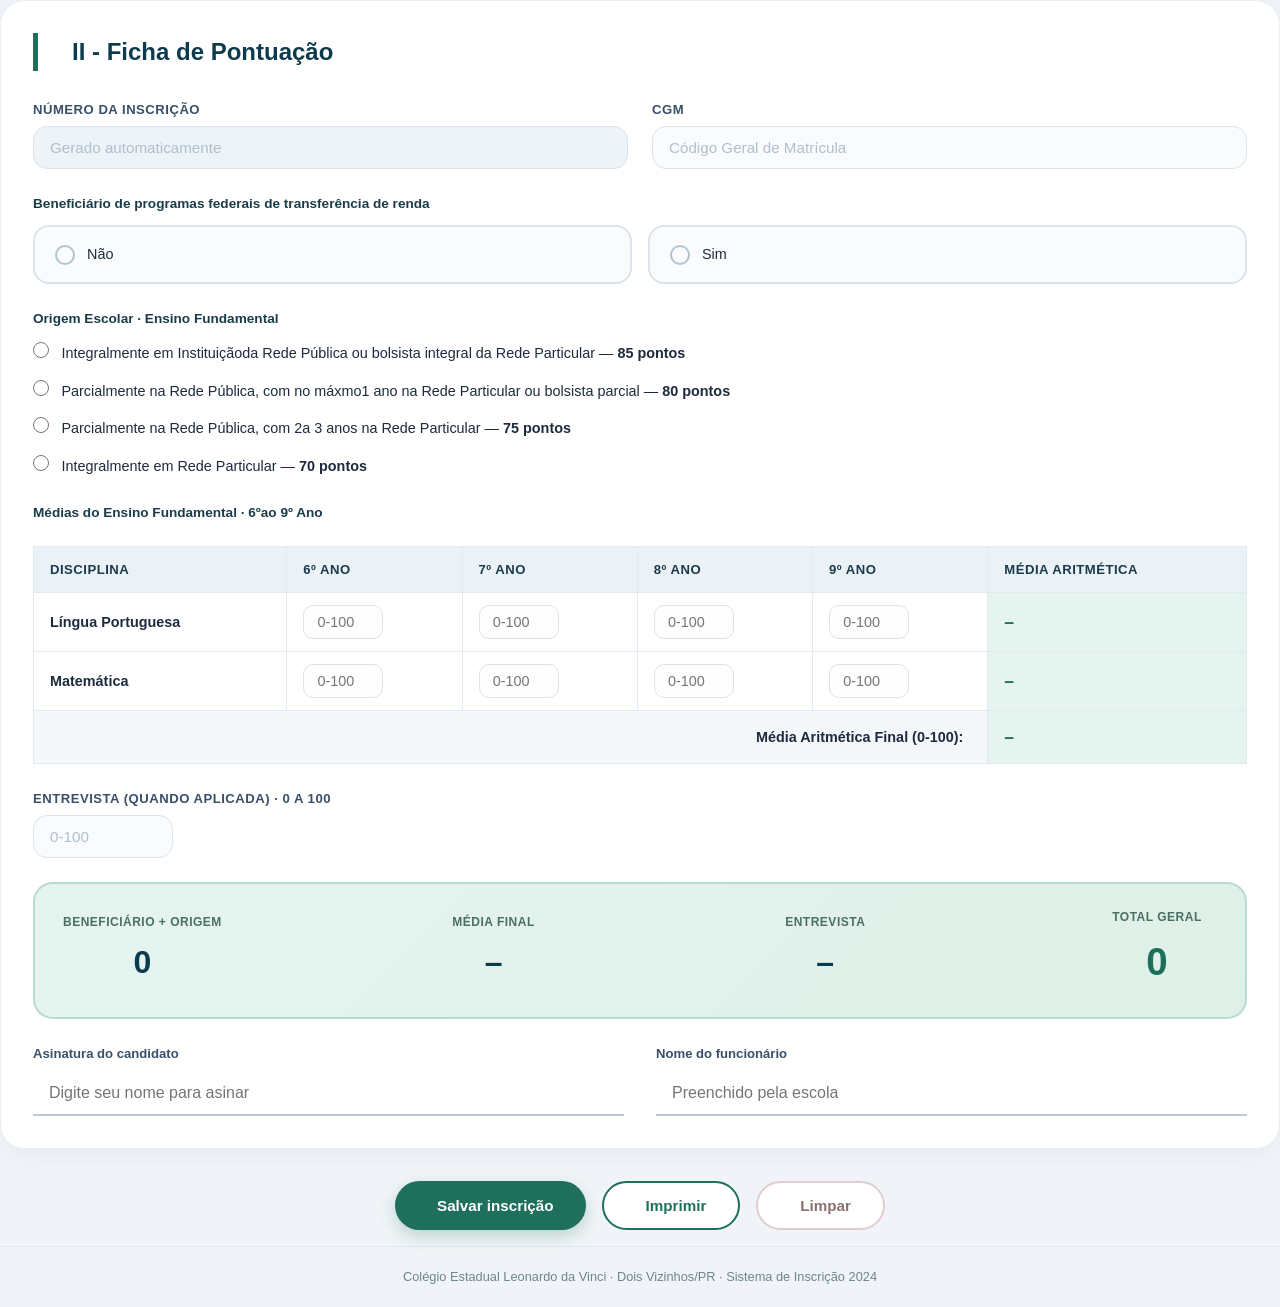
==== commit a018921b: "testes" ====
--- a/formulario.html
+++ b/formulario.html
@@ -9,134 +9,6 @@
     <link rel="stylesheet" href="formulario.css">
 </head>
 <body>
-    <div class="container">
-
-        <!-- ==================== HEDER ==================== -->
-        <header>
-            <div class="header-top">
-                <div class="logo-area">LDV</div>
-                <div>
-                    <h1>Colégio Estadual Leonardo da Vinci
-                        <small>Ensino Fundamental, Médio, Normal e Profissional</small>
-                    </h1>
-                </div>
-            </div>
-            <div class="school-contact">
-                <span><i class="fas fa-map-marker-alt"></i> Av. Salgado Filho, 175 - Centro Sul</span>
-                <span><i class="fas fa-phone"></i> (46) 3536-2334</span>
-                <span><i class="fas fa-envelope"></i> dvzleonardodavinci@seed.pr.gov.br</span>
-                <span><i class="fas fa-city"></i> Dois Vizinhos · Paraná</span>
-            </div>
-        </header>
-
-        <!-- ==================== PARTE I: FICHA DE ISCRICAO ==================== -->
-        <div class="section-card" id="fichaInscricao">
-            <div class="section-header">
-                <i class="fas fa-user-gradute"></i>
-                <h2>I - Ficha de Inscrição</h2>
-            </div>
-
-            <div class="form-grid">
-                <div class="form-group full-width">
-                    <label for="nome">Nome completo</label>
-                    <input type="text" id="nome" placeholder="Digite seu nome completo">
-                </div>
-                <div class="form-group">
-                    <label for="rg">RG</label>
-                    <input type="text" id="rg" placeholder="00.000.000-0">
-                </div>
-                <div class="form-group">
-                    <label for="rgExpedidor">Expedido por</label>
-                    <input type="text" id="rgExpedidor" placeholder="SSP/PR">
-                </div>
-                <div class="form-group">
-                    <label for="cpf">CPF</label>
-                    <input type="text" id="cpf" placeholder="000.000.000-00">
-                </div>
-                <div class="form-group">
-                    <label for="dataNascimento">Data de nascimento</label>
-                    <input type="date" id="dataNascimento">
-                </div>
-                <div class="form-group full-width">
-                    <label for="endereco">Endereço</label>
-                    <input type="text" id="endereco" placeholder="Rua/Avenida...">
-                </div>
-                <div class="form-group">
-                    <label for="numero">Nº</label>
-                    <input type="text" id="numero" placeholder="Nº">
-                </div>
-                <div class="form-group">
-                    <label for="bairro">Bairro</label>
-                    <input type="text" id="bairro">
-                </div>
-                <div class="form-group">
-                    <label for="municipio">Município</label>
-                    <input type="text" id="municipio" value="Dois Vizinhos">
-                </div>
-                <div class="form-group">
-                    <label for="uf">UF</label>
-                    <input type="text" id="uf" value="PR" maxlength="2" style="width:70px">
-                </div>
-                <div class="form-group">
-                    <label for="telefoneFixo">Telefone fixo</label>
-                    <input type="tel" id="telefoneFixo" placeholder="(46) 0000-0000">
-                </div>
-                <div class="form-group">
-                    <label for="celularA">Celular A</label>
-                    <input type="tel" id="celularA" placeholder="(46) 90000-0000">
-                </div>
-                <div class="form-group">
-                    <label for="celularB">Celular B</label>
-                    <input type="tel" id="celularB" placeholder="(46) 90000-0000">
-                </div>
-                <div class="form-group full-width">
-                    <label for="email">E-mail</label>
-                    <input type="email" id="email" placeholder="seu@email.com">
-                </div>
-            </div>
-
-            <!-- CURSO PRETENDIDO -->
-            <div style="margin-top:28px">
-                <label style="font-weight:700; font-size:0.85rem; color:#1a3b4a; display:block; margin-bottom:12px;">
-                    CURSO PRETENDIDO:
-                </label>
-                <div class="course-options">
-                    <div class="course-option">
-                        <input type="radio" name="curso" id="cursoDS" value="Técnico em Desenvolvimento de Sistemas (Integrado ao Ensino Médio) - Manhã">
-                        <label for="cursoDS">
-                            <span class="radio-circle"></span>
-                            <span>Técnico em Desenvolvimento de Sistemas<br><small style="opacity:0.7">Integrado ao Ensino Médio · Turno da Manhã</small></span>
-                        </label>
-                    </div>
-                    <div class="course-option">
-                        <input type="radio" name="curso" id="cursoFD" value="Formação de Docentes (Integrado ao Ensino Médio) - Manhã">
-                        <label for="cursoFD">
-                            <span class="radio-circle"></span>
-                            <span>Formação de Docentes<br><small style="opacity:0.7">Integrado ao Ensino Médio · Turno da Manhã</small></span>
-                        </label>
-                    </div>
-                </div>
-            </div>
-
-            <!-- DECLARACAO -->
-            <div class="declaration-box">
-                <i class="fas fa-exclamation-triangle"></i>
-                <strong>Declaro</strong> verdadeiras as informações acima e estar ciente que, em caso de classificação para o curso e efetivação de matrícula, o <strong>não comparecimento nas aulas nos primeiros 5 (cico) dias úteis</strong> do início do curso implicará na exclusão automática da matrícula, sendo necessário participar de novo processo seletivo para ingresos no curso pretendido.
-            </div>
-
-            <!-- ASINATURAS PARTE I -->
-            <div class="signature-area">
-                <div class="signature-field">
-                    <label>Nome do(a) Responsável</label>
-                    <input type="text" id="nomeResponsavel" placeholder="Nome completo do responsável">
-                </div>
-                <div class="signature-field">
-                    <label>Data</label>
-                    <input type="date" id="dataInscricao">
-                </div>
-            </div>
-        </div>
-
         <!-- ==================== PARTE II: FICHA DE PONTUACAO ==================== -->
         <div class="section-card" id="fichaPontuacao">
             <div class="section-header">
@@ -146,7 +18,7 @@
 
             <div class="form-grid">
                 <div class="form-group">
-                    <label for="numeroInscricao">Número da Inscriçaõ</label>
+                    <label for="numeroInscricao">Número da inscrição</label>
                     <input type="text" id="numeroInscricao" placeholder="Gerado automaticamente" readonly style="background:#eef3f7">
                 </div>
                 <div class="form-group">
@@ -285,7 +157,7 @@
 
         <!-- ==================== BOTOES DE ACAO ==================== -->
         <div class="btn-row">
-            <button class="btn btn-save" onclick="salvarInscricao()"><i class="fas fa-save"></i> Salvar Inscriçaõ</button>
+            <button class="btn btn-save" onclick="salvarInscricao()"><i class="fas fa-save"></i> Salvar inscrição</button>
             <button class="btn btn-print" onclick="imprimirInscricao()"><i class="fas fa-print"></i> Imprimir</button>
             <button class="btn btn-clear" onclick="limparFormulario()"><i class="fas fa-rash"></i> Limpar</button>
         </div>
--- a/formulario.css
+++ b/formulario.css
@@ -1,551 +1,806 @@
-* { margin: 0; padding: 0; box-sizing: border-box; }
-
+/* ============================================================
+   RESET GLOBAL
+   Remove margens e paddings padrão do navegador e padroniza
+   o box-sizing para que largura/altura incluam bordas e padding.
+   ============================================================ */
+* {
+    margin: 0;                      /* Remove margem padrão de TODOS os elementos */
+    padding: 0;                     /* Remove padding padrão de TODOS os elementos */
+    box-sizing: border-box;         /* Largura/altura incluem borda e padding */
+}
+
+/* ============================================================
+   BODY - ESTILO BASE DA PÁGINA
+   ============================================================ */
 body {
-    font-family: 'Inter', sans-serif;
-    background: #f0f4f8;
-    color: #1e2a3e;
-    line-height: 1.6;
-}
-
+    font-family: 'Inter', sans-serif;         /* Fonte principal importada do Google Fonts */
+    background: #f0f4f8;                       /* Cor de fundo cinza-azulada suave */
+    color: #1e2a3e;                            /* Cor padrão do texto (azul-escuro) */
+    line-height: 1.6;                          /* Espaçamento entre linhas do texto */
+}
+
+/* ============================================================
+   CONTAINER - LIMITA E CENTRALIZA O CONTEÚDO
+   ============================================================ */
 .container {
-    max-width: 1100px;
-    margin: 0 auto;
-    padding: 0 20px;
-}
-
-/* ===== HEADER ===== */
+    max-width: 1100px;              /* Largura máxima do conteúdo */
+    margin: 0 auto;                 /* Centraliza horizontalmente (0 em cima/baixo, auto nas laterais) */
+    padding: 0 20px;                /* Respiro lateral de 20px para telas pequenas */
+}
+
+/* ============================================================
+   HEADER - CABEÇALHO COM GRADIENTE
+   ============================================================ */
 header {
-    background: linear-gradient(135deg, #0d3b4e 0%, #1a5d6e 40%, #1e6f5c 100%);
-    border-radius: 0 0 32px 32px;
-    padding: 32px 36px;
-    margin-bottom: 32px;
-    color: white;
-    box-shadow: 0 15px 30px -12px rgba(0,0,0,0.25);
-    text-align: center;
-}
-
+    background: linear-gradient(135deg, #0d3b4e 0%, #1a5d6e 40%, #1e6f5c 100%); /* Gradiente diagonal de 3 cores */
+    border-radius: 0 0 32px 32px;   /* Arredonda apenas os cantos INFERIORES */
+    padding: 32px 36px;             /* Espaçamento interno: 32px vertical, 36px horizontal */
+    margin-bottom: 32px;            /* Espaço abaixo do header */
+    color: white;                   /* Texto branco */
+    box-shadow: 0 15px 30px -12px rgba(0,0,0,0.25); /* Sombra difusa abaixo */
+    text-align: center;             /* Centraliza o conteúdo textual */
+}
+
+/* Área superior do header - logo + título lado a lado */
 .header-top {
-    display: flex;
-    align-items: center;
-    justify-content: center;
-    gap: 20px;
-    flex-wrap: wrap;
-}
-
+    display: flex;                  /* Ativa layout flexbox */
+    align-items: center;            /* Alinha itens verticalmente ao centro */
+    justify-content: center;        /* Centraliza itens horizontalmente */
+    gap: 20px;                      /* Espaço de 20px entre logo e título */
+    flex-wrap: wrap;                /* Permite quebra de linha em telas pequenas */
+}
+
+/* Círculo que contém a logo da escola */
 .logo-area {
-    background: white;
-    border-radius: 50%;
-    width: 72px;
-    height: 72px;
-    display: flex;
-    align-items: center;
-    justify-content: center;
-    font-size: 2.5rem;
-    font-weight: 700;
-    color: #1a5d6e;
-    flex-shrink: 0;
-}
-
+    background: white;              /* Fundo branco */
+    border-radius: 50%;             /* Formato perfeitamente circular */
+    width: 72px;                    /* Largura fixa de 72px */
+    height: 72px;                   /* Altura fixa de 72px */
+    display: flex;                  /* Flexbox para centralizar conteúdo */
+    align-items: center;            /* Centraliza verticalmente */
+    justify-content: center;        /* Centraliza horizontalmente */
+    font-size: 2.5rem;              /* Tamanho da fonte caso use texto */
+    font-weight: 700;               /* Negrito */
+    color: #1a5d6e;                 /* Cor azul-petróleo */
+    flex-shrink: 0;                 /* Impede que o círculo encolha */
+}
+
+/* Título principal dentro do header */
 header h1 {
-    font-size: 1.7rem;
-    font-weight: 700;
-    letter-spacing: -0.3px;
-    text-align: left;
-}
-
+    font-size: 1.7rem;              /* Tamanho do título (aprox. 27px) */
+    font-weight: 700;               /* Negrito */
+    letter-spacing: -0.3px;         /* Leve compactação entre letras */
+    text-align: left;               /* Alinhamento à esquerda */
+}
+
+/* Subtítulo pequeno dentro do h1 */
 header h1 small {
-    display: block;
-    font-size: 0.75rem;
-    font-weight: 400;
-    opacity: 0.8;
-    margin-top: 4px;
-}
-
+    display: block;                 /* Ocupa linha inteira (quebra após) */
+    font-size: 0.75rem;             /* Fonte menor (12px) */
+    font-weight: 400;               /* Peso normal */
+    opacity: 0.8;                   /* 80% de opacidade (levemente transparente) */
+    margin-top: 4px;                /* Pequeno espaço acima */
+}
+
+/* Área de contatos da escola (endereço, telefone, etc.) */
 .school-contact {
-    margin-top: 18px;
-    display: flex;
-    justify-content: center;
-    gap: 32px;
-    flex-wrap: wrap;
-    font-size: 0.85rem;
-    opacity: 0.9;
-}
-
+    margin-top: 18px;               /* Espaço acima */
+    display: flex;                  /* Flexbox */
+    justify-content: center;        /* Centraliza horizontalmente */
+    gap: 32px;                      /* Espaço de 32px entre itens */
+    flex-wrap: wrap;                /* Quebra linha se necessário */
+    font-size: 0.85rem;             /* Fonte pequena (aprox. 14px) */
+    opacity: 0.9;                   /* 90% de opacidade */
+}
+
+/* Cada item individual de contato */
 .school-contact span {
-    display: inline-flex;
-    align-items: center;
-    gap: 6px;
-}
-
-/* ===== SECTIONS ===== */
+    display: inline-flex;           /* Flex inline (não quebra linha) */
+    align-items: center;            /* Alinha ícone e texto verticalmente */
+    gap: 6px;                       /* Espaço de 6px entre ícone e texto */
+}
+
+/* ============================================================
+   SECTION-CARD - BLOCOS BRANCOS DE CONTEÚDO
+   ============================================================ */
 .section-card {
-    background: white;
-    border-radius: 24px;
-    padding: 32px;
-    margin-bottom: 28px;
-    box-shadow: 0 8px 28px -6px rgba(0,0,0,0.06);
-    border: 1px solid #e8eef3;
-}
-
+    background: white;              /* Fundo branco */
+    border-radius: 24px;            /* Cantos arredondados */
+    padding: 32px;                  /* Espaçamento interno de 32px */
+    margin-bottom: 28px;            /* Espaço abaixo de cada card */
+    box-shadow: 0 8px 28px -6px rgba(0,0,0,0.06); /* Sombra sutil */
+    border: 1px solid #e8eef3;      /* Borda cinza-clara fina */
+}
+
+/* Cabeçalho interno de cada seção (ícone + título) */
 .section-header {
-    display: flex;
-    align-items: center;
-    gap: 14px;
-    margin-bottom: 28px;
-    border-left: 5px solid #1e6f5c;
-    padding-left: 20px;
-}
-
+    display: flex;                  /* Flexbox */
+    align-items: center;            /* Centraliza verticalmente */
+    gap: 14px;                      /* Espaço entre ícone e título */
+    margin-bottom: 28px;            /* Espaço abaixo */
+    border-left: 5px solid #1e6f5c; /* Barra verde de 5px à esquerda */
+    padding-left: 20px;             /* Respiro após a barra */
+}
+
+/* Título da seção */
 .section-header h2 {
-    font-size: 1.5rem;
-    font-weight: 700;
-    color: #0d3b4e;
-}
-
+    font-size: 1.5rem;              /* Tamanho do título (24px) */
+    font-weight: 700;               /* Negrito */
+    color: #0d3b4e;                 /* Cor azul-escura */
+}
+
+/* Ícone da seção */
 .section-header i {
-    font-size: 1.7rem;
-    color: #1e6f5c;
-}
-
-/* ===== FORM STYLES ===== */
+    font-size: 1.7rem;              /* Tamanho do ícone */
+    color: #1e6f5c;                 /* Cor verde */
+}
+
+/* ============================================================
+   FORM-GRID - LAYOUT EM GRID PARA OS CAMPOS
+   ============================================================ */
 .form-grid {
-    display: grid;
-    grid-template-columns: 1fr 1fr;
-    gap: 20px 24px;
-}
-
+    display: grid;                          /* Ativa grid layout */
+    grid-template-columns: 1fr 1fr;         /* Duas colunas de tamanhos iguais */
+    gap: 20px 24px;                         /* 20px entre linhas, 24px entre colunas */
+}
+
+/* Variação com 3 colunas */
 .form-grid.three-cols {
-    grid-template-columns: 1fr 1fr 1fr;
-}
-
+    grid-template-columns: 1fr 1fr 1fr;     /* Três colunas iguais */
+}
+
+/* Grupo de campo (label + input) */
 .form-group {
-    display: flex;
-    flex-direction: column;
-    gap: 6px;
-}
-
+    display: flex;                  /* Flexbox */
+    flex-direction: column;         /* Label em cima, input embaixo */
+    gap: 6px;                       /* Espaço de 6px entre label e input */
+}
+
+/* Campo que ocupa toda a largura do grid */
 .form-group.full-width {
-    grid-column: 1 / -1;
-}
-
+    grid-column: 1 / -1;            /* Vai da primeira até a última coluna */
+}
+
+/* Label do campo */
 .form-group label {
-    font-weight: 600;
-    font-size: 0.82rem;
-    color: #3a5068;
-    text-transform: uppercase;
-    letter-spacing: 0.5px;
-}
-
+    font-weight: 600;               /* Semi-negrito */
+    font-size: 0.82rem;             /* Fonte pequena (13px) */
+    color: #3a5068;                 /* Cor cinza-azulada */
+    text-transform: uppercase;      /* Texto em MAIÚSCULAS */
+    letter-spacing: 0.5px;          /* Espaço entre letras */
+}
+
+/* Inputs e selects do formulário */
 .form-group input,
 .form-group select {
-    padding: 12px 16px;
-    border: 1.5px solid #dce3ea;
-    border-radius: 14px;
-    font-size: 0.95rem;
-    font-family: 'Inter', sans-serif;
-    background: #fafbfc;
-    transition: 0.2s;
-    width: 100%;
-}
-
+    padding: 12px 16px;             /* Espaçamento interno */
+    border: 1.5px solid #dce3ea;    /* Borda cinza-clara */
+    border-radius: 14px;            /* Cantos arredondados */
+    font-size: 0.95rem;             /* Tamanho do texto (15px) */
+    font-family: 'Inter', sans-serif; /* Fonte consistente */
+    background: #fafbfc;            /* Fundo quase branco */
+    transition: 0.2s;               /* Transição suave de 0.2s */
+    width: 100%;                    /* Ocupa toda a largura disponível */
+}
+
+/* Estado de foco dos inputs */
 .form-group input:focus,
 .form-group select:focus {
-    border-color: #1e6f5c;
-    outline: none;
-    box-shadow: 0 0 0 3px rgba(30,111,92,0.15);
-    background: white;
-}
-
+    border-color: #1e6f5c;          /* Borda verde ao focar */
+    outline: none;                  /* Remove contorno padrão do navegador */
+    box-shadow: 0 0 0 3px rgba(30,111,92,0.15); /* Anel verde translúcido */
+    background: white;              /* Fundo branco ao focar */
+}
+
+/* Placeholder dos inputs */
 .form-group input::placeholder {
-    color: #afbfcf;
-}
-
-/* ===== RADIO/CHECKBOX COURSES ===== */
+    color: #afbfcf;                 /* Cinza claro */
+}
+
+/* ============================================================
+   COURSE-OPTIONS - CARTÕES DE SELEÇÃO DE CURSO
+   ============================================================ */
 .course-options {
-    display: flex;
-    gap: 24px;
-    flex-wrap: wrap;
-    margin-top: 8px;
-}
-
+    display: flex;                  /* Flexbox */
+    gap: 24px;                      /* Espaço entre opções */
+    flex-wrap: wrap;                /* Quebra linha se necessário */
+    margin-top: 8px;                /* Espaço acima */
+}
+
+/* Cada opção individual */
 .course-option {
-    flex: 1;
-    min-width: 260px;
-}
-
+    flex: 1;                        /* Ocupa espaço proporcional */
+    min-width: 260px;               /* Largura mínima para não espremer */
+}
+
+/* Esconde o radio original do navegador */
 .course-option input[type="radio"] {
-    display: none;
-}
-
+    display: none;                  /* Não aparece na tela */
+}
+
+/* Label que representa visualmente o cartão */
 .course-option label {
-    display: flex;
-    align-items: center;
-    gap: 12px;
-    padding: 16px 20px;
-    border: 2px solid #dce3ea;
-    border-radius: 16px;
-    cursor: pointer;
-    transition: 0.2s;
-    font-weight: 500;
-    background: #fafbfc;
-    text-transform: none;
-    letter-spacing: 0;
-    font-size: 0.9rem;
-}
-
+    display: flex;                  /* Flexbox */
+    align-items: center;            /* Alinha verticalmente */
+    gap: 12px;                      /* Espaço entre círculo e texto */
+    padding: 16px 20px;             /* Espaçamento interno */
+    border: 2px solid #dce3ea;      /* Borda cinza */
+    border-radius: 16px;            /* Cantos arredondados */
+    cursor: pointer;                /* Cursor de mãozinha */
+    transition: 0.2s;               /* Transição suave */
+    font-weight: 500;               /* Peso médio */
+    background: #fafbfc;            /* Fundo claro */
+    text-transform: none;           /* NÃO força maiúsculas */
+    letter-spacing: 0;              /* Sem espaçamento extra */
+    font-size: 0.9rem;              /* Tamanho do texto */
+}
+
+/* Hover do cartão */
 .course-option label:hover {
-    border-color: #87c7b3;
-    background: #f2faf7;
-}
-
+    border-color: #87c7b3;          /* Borda verde-clara */
+    background: #f2faf7;            /* Fundo verde-claro */
+}
+
+/* Cartão quando o radio está marcado */
 .course-option input[type="radio"]:checked + label {
-    border-color: #1e6f5c;
-    background: #e6f4ef;
-    box-shadow:0 0 0 3px rgba(30,111,92,0.12);
-    font-weight: 700;
-}
-
+    border-color: #1e6f5c;          /* Borda verde */
+    background: #e6f4ef;            /* Fundo verde-claro */
+    box-shadow: 0 0 0 3px rgba(30,111,92,0.12); /* Anel verde */
+    font-weight: 700;               /* Negrito */
+}
+
+/* Círculo customizado do radio */
 .course-option .radio-circle {
-    width: 20px;
-    height: 20px;
-    border-radius: 50%;
-    border: 2px solid #b0c4d0;
-    display: inline-flex;
-    align-items: center;
-    justify-content: center;
-    flex-shrink: 0;
-    transition: 0.2s;
-}
-
+    width: 20px;                    /* Largura */
+    height: 20px;                   /* Altura */
+    border-radius: 50%;             /* Círculo perfeito */
+    border: 2px solid #b0c4d0;      /* Borda cinza-azulada */
+    display: inline-flex;           /* Flex inline */
+    align-items: center;            /* Centraliza verticalmente */
+    justify-content: center;        /* Centraliza horizontalmente */
+    flex-shrink: 0;                 /* Impede encolhimento */
+    transition: 0.2s;               /* Transição suave */
+}
+
+/* Círculo quando selecionado */
 .course-option input[type="radio"]:checked + label .radio-circle {
-    border-color: #1e6f5c;
-    background: #1e6f5c;
-}
-
+    border-color: #1e6f5c;          /* Borda verde */
+    background: #1e6f5c;            /* Fundo verde */
+}
+
+/* Ponto branco interno do círculo quando selecionado */
 .course-option input[type="radio"]:checked + label .radio-circle::after {
-    content: '';
-    width: 8px;
-    height: 8px;
-    background: white;
-    border-radius: 50%;
-}
-
-/* ===== SCORING TABLE ===== */
+    content: '';                    /* Elemento vazio necessário para pseudo-elemento */
+    width: 8px;                     /* Largura do ponto */
+    height: 8px;                    /* Altura do ponto */
+    background: white;              /* Cor branca */
+    border-radius: 50%;             /* Círculo */
+}
+
+/* ============================================================
+   SCORING-TABLE - TABELA DE PONTUAÇÃO
+   ============================================================ */
 .scoring-table {
-    width: 100%;
-    border-collapse: collapse;
-    margin-top: 8px;
-    font-size: 0.9rem;
-}
-
+    width: 100%;                    /* Ocupa toda a largura */
+    border-collapse: collapse;      /* Une bordas das células */
+    margin-top: 8px;                /* Espaço acima */
+    font-size: 0.9rem;              /* Tamanho do texto */
+}
+
+/* Células do cabeçalho e corpo */
 .scoring-table th,
 .scoring-table td {
-    padding: 12px 16px;
-    border: 1px solid #e2e9f0;
-    text-align: left;
-}
-
+    padding: 12px 16px;             /* Espaçamento interno */
+    border: 1px solid #e2e9f0;      /* Borda cinza-clara */
+    text-align: left;               /* Alinhamento à esquerda */
+}
+
+/* Cabeçalho da tabela */
 .scoring-table th {
-    background: #eaf1f7;
-    font-weight: 700;
-    color: #1a3b4a;
-    font-size: 0.82rem;
-    text-transform: uppercase;
-    letter-spacing: 0.5px;
-}
-
+    background: #eaf1f7;            /* Fundo azul-claro */
+    font-weight: 700;               /* Negrito */
+    color: #1a3b4a;                 /* Cor azul-escura */
+    font-size: 0.82rem;             /* Fonte pequena */
+    text-transform: uppercase;      /* MAIÚSCULAS */
+    letter-spacing: 0.5px;          /* Espaço entre letras */
+}
+
+/* Hover nas linhas da tabela */
 .scoring-table tr:hover td {
-    background: #f8fafb;
-}
-
+    background: #f8fafb;            /* Fundo levemente destacado */
+}
+
+/* Inputs dentro da tabela */
 .scoring-table input {
-    width: 80px;
-    padding: 8px 12px;
-    border: 1.5px solid #dce3ea;
-    border-radius: 10px;
-    font-size: 0.9rem;
-    font-family: 'Inter', sans-serif;
-    text-align: center;
-    background: #fefefe;
-}
-
+    width: 80px;                    /* Largura fixa */
+    padding: 8px 12px;              /* Espaçamento interno */
+    border: 1.5px solid #dce3ea;    /* Borda cinza */
+    border-radius: 10px;            /* Cantos arredondados */
+    font-size: 0.9rem;              /* Tamanho do texto */
+    font-family: 'Inter', sans-serif; /* Fonte consistente */
+    text-align: center;             /* Centraliza texto */
+    background: #fefefe;            /* Fundo quase branco */
+}
+
+/* Foco nos inputs da tabela */
 .scoring-table input:focus {
-    border-color: #1e6f5c;
-    outline: none;
-    box-shadow:0 0 0 2px rgba(30,111,92,0.2);
-}
-
+    border-color: #1e6f5c;          /* Borda verde */
+    outline: none;                  /* Remove outline */
+    box-shadow: 0 0 0 2px rgba(30,111,92,0.2); /* Anel verde */
+}
+
+/* Células de destaque (médias) */
 .score-highlight {
-    background: #e6f4ef !important;
-    font-weight: 700;
-    font-size: 1.1rem;
-    color: #1e6f5c;
-}
-
+    background: #e6f4ef !important; /* Fundo verde-claro (força sobre outros) */
+    font-weight: 700;               /* Negrito */
+    font-size: 1.1rem;              /* Fonte maior */
+    color: #1e6f5c;                 /* Cor verde */
+}
+
+/* ============================================================
+   ORIGIN-OPTION - OPÇÕES DE ORIGEM ESCOLAR
+   ============================================================ */
 .origin-option {
-    margin-bottom: 12px;
-}
-
+    margin-bottom: 12px;            /* Espaço abaixo de cada opção */
+}
+
+/* Radio da origem */
 .origin-option input[type="radio"] {
-    accent-color: #1e6f5c;
-    width: 16px;
-    height: 16px;
-    margin-right: 8px;
-}
-
+    accent-color: #1e6f5c;          /* Cor verde do radio nativo */
+    width: 16px;                    /* Largura */
+    height: 16px;                   /* Altura */
+    margin-right: 8px;              /* Espaço à direita */
+}
+
+/* Label da origem */
 .origin-option label {
-    font-weight: 500;
-    font-size: 0.9rem;
-    cursor: pointer;
-}
-
+    font-weight: 500;               /* Peso médio */
+    font-size: 0.9rem;              /* Tamanho do texto */
+    cursor: pointer;                /* Cursor de mãozinha */
+}
+
+/* ============================================================
+   NIS-FIELD - CAMPO CONDICIONAL DO NIS
+   ============================================================ */
 .nis-field {
-    display: none;
-    margin-top: 12px;
-    padding: 14px 18px;
-    background: #fef9f3;
-    border-radius: 12px;
-    border: 1px solid #f0d89c;
-}
-
+    display: none;                  /* ESCONDIDO por padrão */
+    margin-top: 12px;               /* Espaço acima */
+    padding: 14px 18px;             /* Espaçamento interno */
+    background: #fef9f3;            /* Fundo bege claro */
+    border-radius: 12px;            /* Cantos arredondados */
+    border: 1px solid #f0d89c;      /* Borda dourada */
+}
+
+/* Quando a classe 'visible' é adicionada */
 .nis-field.visible {
-    display: block;
-}
-
+    display: block;                 /* Torna VISÍVEL */
+}
+
+/* Label do NIS */
 .nis-field label {
-    font-weight: 600;
-    font-size: 0.85rem;
-    color: #7a5d10;
-}
-
+    font-weight: 600;               /* Semi-negrito */
+    font-size: 0.85rem;             /* Fonte pequena */
+    color: #7a5d10;                 /* Cor marrom-dourada */
+}
+
+/* Input do NIS */
 .nis-field input {
-    margin-top: 6px;
-    width: 220px;
-}
-
-/* ===== BUTONS ===== */
+    margin-top: 6px;                /* Espaço acima */
+    width: 220px;                   /* Largura fixa */
+}
+
+/* ============================================================
+   BOTÕES
+   ============================================================ */
 .btn-row {
-    display: flex;
-    gap: 16px;
-    justify-content: center;
-    flex-wrap: wrap;
-    margin-top: 32px;
-}
-
+    display: flex;                  /* Flexbox */
+    gap: 16px;                      /* Espaço entre botões */
+    justify-content: center;        /* Centraliza horizontalmente */
+    flex-wrap: wrap;                /* Quebra linha se necessário */
+    margin-top: 32px;               /* Espaço acima */
+}
+
+/* Estilo base compartilhado dos botões */
 .btn {
-    border: none;
-    padding: 14px 32px;
-    border-radius: 40px;
-    font-weight: 700;
-    font-size: 0.95rem;
-    cursor: pointer;
-    transition: all 0.2s ease;
-    display: inline-flex;
-    align-items: center;
-    gap: 10px;
-    font-family: 'Inter', sans-serif;
-}
-
+    border: none;                   /* Sem borda padrão */
+    padding: 14px 32px;             /* Espaçamento interno */
+    border-radius: 40px;            /* Cantos bem arredondados (pílula) */
+    font-weight: 700;               /* Negrito */
+    font-size: 0.95rem;             /* Tamanho do texto */
+    cursor: pointer;                /* Cursor de mãozinha */
+    transition: all 0.2s ease;      /* Transição suave */
+    display: inline-flex;           /* Flex inline */
+    align-items: center;            /* Alinha verticalmente */
+    gap: 10px;                      /* Espaço entre ícone e texto */
+    font-family: 'Inter', sans-serif; /* Fonte consistente */
+}
+
+/* Botão SALVAR - verde */
 .btn-save {
-    background: #1e6f5c;
-    color: white;
-    box-shadow:0 6px 16px rgba(30,111,92,0.25);
-}
-
+    background: #1e6f5c;            /* Fundo verde */
+    color: white;                   /* Texto branco */
+    box-shadow: 0 6px 16px rgba(30,111,92,0.25); /* Sombra verde */
+}
+
+/* Hover do botão salvar */
 .btn-save:hover {
-    background: #145244;
-    transform: translateY(-2px);
-}
-
+    background: #145244;            /* Verde mais escuro */
+    transform: translateY(-2px);    /* Levanta 2px */
+}
+
+/* Botão IMPRIMIR - branco com borda verde */
 .btn-print {
-    background: white;
-    color: #1e6f5c;
-    border: 2px solid #1e6f5c;
-}
-
+    background: white;              /* Fundo branco */
+    color: #1e6f5c;                 /* Texto verde */
+    border: 2px solid #1e6f5c;      /* Borda verde */
+}
+
+/* Hover do botão imprimir */
 .btn-print:hover {
-    background: #e6f4ef;
-}
-
+    background: #e6f4ef;            /* Fundo verde-claro */
+}
+
+/* Botão LIMPAR - branco com borda rosada */
 .btn-clear {
-    background: white;
-    color: #8b6f6f;
-    border: 2px solid #e0cdcd;
-}
-
+    background: white;              /* Fundo branco */
+    color: #8b6f6f;                 /* Texto marrom */
+    border: 2px solid #e0cdcd;      /* Borda rosada */
+}
+
+/* Hover do botão limpar */
 .btn-clear:hover {
-    background: #fdf5f5;
-}
-
-/* ===== DECLARATION & SIGNATURES ===== */
+    background: #fdf5f5;            /* Fundo rosado claro */
+}
+
+/* ============================================================
+   DECLARATION-BOX - CAIXA DE DECLARAÇÃO
+   ============================================================ */
 .declaration-box {
-    background: #fdfaf5;
-    border: 1px dashed #d4c8a0;
-    border-radius: 16px;
-    padding: 20px 24px;
-    margin: 24px 0;
-    font-size: 0.88rem;
-    color: #5e4e2e;
-    line-height: 1.7;
-}
-
+    background: #fdfaf5;            /* Fundo bege claro */
+    border: 1px dashed #d4c8a0;     /* Borda TRACEJADA dourada */
+    border-radius: 16px;            /* Cantos arredondados */
+    padding: 20px 24px;             /* Espaçamento interno */
+    margin: 24px 0;                 /* Espaço acima e abaixo */
+    font-size: 0.88rem;             /* Fonte pequena */
+    color: #5e4e2e;                 /* Cor marrom */
+    line-height: 1.7;               /* Espaçamento entre linhas */
+}
+
+/* Ícone de aviso dentro da declaração */
 .declaration-box i {
-    color: #c4963b;
-    margin-right: 8px;
-}
-
+    color: #c4963b;                 /* Cor dourada */
+    margin-right: 8px;              /* Espaço à direita */
+}
+
+/* ============================================================
+   SIGNATURE-AREA - ÁREA DE ASSINATURAS
+   ============================================================ */
 .signature-area {
-    display: flex;
-    gap: 32px;
-    flex-wrap: wrap;
-    margin-top: 24px;
-}
-
+    display: flex;                  /* Flexbox */
+    gap: 32px;                      /* Espaço entre campos */
+    flex-wrap: wrap;                /* Quebra linha se necessário */
+    margin-top: 24px;               /* Espaço acima */
+}
+
+/* Campo individual de assinatura */
 .signature-field {
-    flex: 1;
-    min-width: 250px;
-}
-
+    flex: 1;                        /* Ocupa espaço disponível */
+    min-width: 250px;               /* Largura mínima */
+}
+
+/* Label da assinatura */
 .signature-field label {
-    font-weight: 600;
-    font-size: 0.82rem;
-    color: #3a5068;
-    display: block;
-    margin-bottom: 8px;
-}
-
+    font-weight: 600;               /* Semi-negrito */
+    font-size: 0.82rem;             /* Fonte pequena */
+    color: #3a5068;                 /* Cor cinza-azulada */
+    display: block;                 /* Ocupa linha inteira */
+    margin-bottom: 8px;             /* Espaço abaixo */
+}
+
+/* Input da assinatura (estilo linha) */
 .signature-field input {
-    width: 100%;
-    padding: 12px 16px;
-    border: none;
-    border-bottom: 2px solid #bcc8d4;
-    font-size: 1rem;
-    font-family: 'Inter', sans-serif;
-    background: transparent;
-}
-
+    width: 100%;                    /* Ocupa toda a largura */
+    padding: 12px 16px;             /* Espaçamento interno */
+    border: none;                   /* SEM borda completa */
+    border-bottom: 2px solid #bcc8d4; /* Apenas linha inferior */
+    font-size: 1rem;                /* Tamanho do texto */
+    font-family: 'Inter', sans-serif; /* Fonte consistente */
+    background: transparent;        /* Fundo transparente */
+}
+
+/* Foco na assinatura */
 .signature-field input:focus {
-    border-bottom-color: #1e6f5c;
-    outline: none;
-}
-
-/* ===== TOAST ===== */
+    border-bottom-color: #1e6f5c;   /* Linha verde ao focar */
+    outline: none;                  /* Remove outline */
+}
+
+/* ============================================================
+   TOAST - NOTIFICAÇÕES FLUTUANTES
+   ============================================================ */
 .toast {
-    position: fixed;
-    bottom: 24px;
-    right: 24px;
-    padding: 14px 24px;
-    border-radius: 14px;
-    color: white;
-    font-weight: 600;
-    font-size: 0.9rem;
-    z-index: 1100;
-    animation: fadeUp 0.3s ease;
-    box-shadow:0 10px 24px -8px rgba(0,0,0,0.2);
-}
-
+    position: fixed;                /* Fixo na tela (não rola) */
+    bottom: 24px;                   /* 24px do fundo */
+    right: 24px;                    /* 24px da direita */
+    padding: 14px 24px;             /* Espaçamento interno */
+    border-radius: 14px;            /* Cantos arredondados */
+    color: white;                   /* Texto branco */
+    font-weight: 600;               /* Semi-negrito */
+    font-size: 0.9rem;              /* Tamanho do texto */
+    z-index: 1100;                  /* Fica acima de tudo */
+    animation: fadeUp 0.3s ease;    /* Animação de entrada */
+    box-shadow: 0 10px 24px -8px rgba(0,0,0,0.2); /* Sombra */
+}
+
+/* Toast de sucesso (verde) */
 .toast.success { background: #1e6f5c; }
+
+/* Toast de erro (vermelho) */
 .toast.error { background: #c0392b; }
+
+/* Toast de informação (azul) */
 .toast.info { background: #2c6f8a; }
 
+/* Animação de entrada do toast */
 @keyframes fadeUp {
-    from { opacity: 0; transform: translateY(20px); }
-    to   { opacity: 1; transform: translateY(0);  }
-}
-
-/* ===== TOTALS BOX ===== */
+    from { opacity: 0; transform: translateY(20px); } /* Começa abaixo e invisível */
+    to   { opacity: 1; transform: translateY(0); }    /* Termina visível e no lugar */
+}
+
+/* ============================================================
+   TOTALS-BOX - CAIXA DE TOTAIS
+   ============================================================ */
 .totals-box {
-    background: linear-gradient(135deg, #e6f4ef 0%, #dff0e8 100%);
-    border-radius: 20px;
-    padding: 24px 28px;
-    margin-top: 24px;
-    display: flex;
-    flex-wrap: wrap;
-    gap: 24px;
-    justify-content: space-between;
-    align-items: center;
-    border: 2px solid #b8dcd0;
-}
-
+    background: linear-gradient(135deg, #e6f4ef 0%, #dff0e8 100%); /* Gradiente verde-claro */
+    border-radius: 20px;            /* Cantos arredondados */
+    padding: 24px 28px;             /* Espaçamento interno */
+    margin-top: 24px;               /* Espaço acima */
+    display: flex;                  /* Flexbox */
+    flex-wrap: wrap;                /* Quebra linha */
+    gap: 24px;                      /* Espaço entre itens */
+    justify-content: space-between; /* Distribui igualmente */
+    align-items: center;            /* Alinha verticalmente */
+    border: 2px solid #b8dcd0;      /* Borda verde-clara */
+}
+
+/* Cada item de total */
 .total-item {
-    text-align: center;
-    min-width: 120px;
-}
-
+    text-align: center;             /* Centraliza o texto */
+    min-width: 120px;               /* Largura mínima */
+}
+
+/* Label do total */
 .total-item .total-label {
-    font-size: 0.75rem;
-    font-weight: 600;
-    text-transform: uppercase;
-    letter-spacing: 0.5px;
-    color: #4a7062;
-    margin-bottom: 4px;
-}
-
+    font-size: 0.75rem;             /* Fonte pequena */
+    font-weight: 600;               /* Semi-negrito */
+    text-transform: uppercase;      /* MAIÚSCULAS */
+    letter-spacing: 0.5px;          /* Espaço entre letras */
+    color: #4a7062;                 /* Cor verde-acinzentada */
+    margin-bottom: 4px;             /* Espaço abaixo */
+}
+
+/* Valor do total */
 .total-item .total-value {
-    font-size: 2rem;
-    font-weight: 800;
-    color: #0d3b4e;
-}
-
+    font-size: 2rem;                /* Fonte grande */
+    font-weight: 800;               /* Extra-negrito */
+    color: #0d3b4e;                 /* Cor azul-escura */
+}
+
+/* Total destacado (TOTAL GERAL) */
 .total-item.highlight .total-value {
-    font-size: 2.4rem;
-    color: #1e6f5c;
-}
-
-/* ===== FOTER ===== */
+    font-size: 2.4rem;              /* Fonte ainda maior */
+    color: #1e6f5c;                 /* Cor verde */
+}
+
+/* ============================================================
+   FOOTER - RODAPÉ
+   ============================================================ */
 footer {
-    text-align: center;
-    padding: 20px;
-    font-size: 0.8rem;
-    color: #6c868e;
-    border-top: 1px solid #e0e9ef;
-    margin-top: 16px;
-}
-
-/* ===== PRIT STYLES ===== */
+    text-align: center;             /* Centraliza o texto */
+    padding: 20px;                  /* Espaçamento interno */
+    font-size: 0.8rem;              /* Fonte pequena */
+    color: #6c868e;                 /* Cor cinza-azulada */
+    border-top: 1px solid #e0e9ef;  /* Linha superior */
+    margin-top: 16px;               /* Espaço acima */
+}
+
+/* ============================================================
+   TELA DE LOGIN - DECIDE QUAL PARTE ABRIR
+   ============================================================ */
+.login-box {
+    background: white;              /* Fundo branco */
+    border-radius: 24px;            /* Cantos arredondados */
+    padding: 40px 32px;             /* Espaçamento interno */
+    margin-bottom: 28px;            /* Espaço abaixo */
+    box-shadow: 0 8px 28px -6px rgba(0,0,0,0.06); /* Sombra suave */
+    border: 1px solid #e8eef3;      /* Borda sutil */
+    text-align: center;             /* Centraliza conteúdo */
+}
+
+/* Ícone de cadeado no topo do login */
+.login-box .lock-icon {
+    font-size: 3rem;                /* Fonte grande (ícone grande) */
+    color: #1e6f5c;                 /* Cor verde */
+    margin-bottom: 16px;            /* Espaço abaixo */
+}
+
+/* Título do login */
+.login-box h2 {
+    font-size: 1.5rem;              /* Tamanho do título */
+    color: #0d3b4e;                 /* Cor azul-escura */
+    margin-bottom: 8px;             /* Espaço abaixo */
+}
+
+/* Texto auxiliar do login */
+.login-box p {
+    font-size: 0.9rem;              /* Fonte pequena */
+    color: #5a6f80;                 /* Cor cinza-azulada */
+    margin-bottom: 24px;            /* Espaço abaixo */
+}
+
+/* Campo de senha */
+.login-box input[type="password"] {
+    padding: 14px 20px;             /* Espaçamento interno */
+    border: 2px solid #dce3ea;      /* Borda cinza */
+    border-radius: 14px;            /* Cantos arredondados */
+    font-size: 1rem;                /* Tamanho do texto */
+    font-family: 'Inter', sans-serif; /* Fonte consistente */
+    width: 100%;                    /* Ocupa toda a largura */
+    max-width: 320px;               /* Largura máxima de 320px */
+    text-align: center;             /* Centraliza o texto */
+    margin-bottom: 16px;            /* Espaço abaixo */
+    transition: 0.2s;               /* Transição suave */
+}
+
+/* Foco no campo de senha */
+.login-box input[type="password"]:focus {
+    border-color: #1e6f5c;          /* Borda verde */
+    outline: none;                  /* Remove outline */
+    box-shadow: 0 0 0 3px rgba(30,111,92,0.15); /* Anel verde */
+}
+
+/* Botão principal de login */
+.btn-login {
+    background: #1e6f5c;            /* Fundo verde */
+    color: white;                   /* Texto branco */
+    border: none;                   /* Sem borda */
+    padding: 14px 40px;             /* Espaçamento interno */
+    border-radius: 40px;            /* Cantos arredondados (pílula) */
+    font-weight: 700;               /* Negrito */
+    font-size: 0.95rem;             /* Tamanho do texto */
+    cursor: pointer;                /* Cursor de mãozinha */
+    transition: all 0.2s ease;      /* Transição suave */
+    font-family: 'Inter', sans-serif; /* Fonte consistente */
+    box-shadow: 0 6px 16px rgba(30,111,92,0.25); /* Sombra verde */
+}
+
+/* Hover do botão de login */
+.btn-login:hover {
+    background: #145244;            /* Verde mais escuro */
+    transform: translateY(-2px);    /* Levanta 2px */
+}
+
+/* Botão secundário (abrir Parte I sem senha) */
+.btn-public {
+    background: white;              /* Fundo branco */
+    color: #1e6f5c;                 /* Texto verde */
+    border: 2px solid #1e6f5c;      /* Borda verde */
+    padding: 14px 40px;             /* Espaçamento interno */
+    border-radius: 40px;            /* Cantos arredondados */
+    font-weight: 700;               /* Negrito */
+    font-size: 0.95rem;             /* Tamanho do texto */
+    cursor: pointer;                /* Cursor de mãozinha */
+    transition: all 0.2s ease;      /* Transição suave */
+    font-family: 'Inter', sans-serif; /* Fonte consistente */
+}
+
+/* Hover do botão público */
+.btn-public:hover {
+    background: #e6f4ef;            /* Fundo verde-claro */
+}
+
+/* Mensagem de erro do login */
+.login-error {
+    color: #c0392b;                 /* Cor vermelha */
+    font-size: 0.85rem;             /* Fonte pequena */
+    font-weight: 600;               /* Semi-negrito */
+    margin-top: 12px;               /* Espaço acima */
+    display: none;                  /* ESCONDIDA por padrão */
+}
+
+/* Quando a classe 'visible' é adicionada */
+.login-error.visible {
+    display: block;                 /* Torna VISÍVEL */
+}
+
+/* ============================================================
+   PAGE-SECTION - CONTROLE DE PÁGINAS (PARTE I / PARTE II)
+   ============================================================ */
+.page-section {
+    display: none;                  /* ESCONDIDA por padrão */
+}
+
+/* Página ativa */
+.page-section.active {
+    display: block;                 /* Torna VISÍVEL */
+    animation: fadeIn 0.4s ease;    /* Animação de entrada */
+}
+
+/* Animação de fade-in */
+@keyframes fadeIn {
+    from { opacity: 0; transform: translateY(10px); } /* Começa abaixo e invisível */
+    to   { opacity: 1; transform: translateY(0); }    /* Termina visível e no lugar */
+}
+
+/* ============================================================
+   IMPRESSÃO
+   ============================================================ */
 @media print {
-    body { background: white; }
-    .container { max-width: 100%; padding: 0; box-shadow: none; }
-    .btn-row, .btn, .toast, footer { display: none !important; }
-    .section-card { box-shadow: none; border:1px solid #ccc; break-inside: avoid; }
-    header { background: #1a5d6e !important; -webkit-print-color-adjust: exact; print-color-adjust: exact; }
-    .totals-box { background: #e6f4ef !important; -webkit-print-color-adjust: exact; print-color-adjust: exact; }
-}
-
-/* ===== RESPONSIVE ===== */
+    body { background: white; }                              /* Fundo branco */
+    .container { max-width: 100%; padding: 0; box-shadow: none; } /* Remove limitações */
+    .btn-row, .btn, .toast, footer, .login-box { display: none !important; } /* Esconde botões e login */
+    .section-card { box-shadow: none; border: 1px solid #ccc; break-inside: avoid; } /* Borda simples */
+    header { background: #1a5d6e !important; -webkit-print-color-adjust: exact; print-color-adjust: exact; } /* Mantém cores */
+    .totals-box { background: #e6f4ef !important; -webkit-print-color-adjust: exact; print-color-adjust: exact; } /* Mantém cores */
+    .page-section { display: block !important; }             /* Mostra TODAS as páginas */
+}
+
+/* ============================================================
+   RESPONSIVIDADE - TELAS PEQUENAS (até 768px)
+   ============================================================ */
 @media (max-width: 768px) {
-    .form-grid, .form-grid.three-cols {
+    /* Grid vira uma coluna */
+    .form-grid,
+    .form-grid.three-cols {
         grid-template-columns: 1fr;
     }
+
+    /* Campo full-width ocupa a coluna única */
     .form-group.full-width {
-        grid-column:1;
-    }
+        grid-column: 1;
+    }
+
+    /* Tabela com fonte menor */
     .scoring-table {
-        font-size:0.78rem;
-    }
-    .scoring-table th, .scoring-table td {
-        padding:8px 6px;
-    }
+        font-size: 0.78rem;
+    }
+
+    /* Células com menos padding */
+    .scoring-table th,
+    .scoring-table td {
+        padding: 8px 6px;
+    }
+
+    /* Inputs da tabela menores */
     .scoring-table input {
-        width:55px;
-        font-size:0.78rem;
-    }
+        width: 55px;
+        font-size: 0.78rem;
+    }
+
+    /* Totais empilhados verticalmente */
     .totals-box {
         flex-direction: column;
         text-align: center;
     }
+
+    /* Assinaturas empilhadas */
     .signature-area {
         flex-direction: column;
     }
+
+    /* Header com menos padding */
     header {
         padding: 24px 16px;
     }
+
+    /* Título menor e centralizado */
     header h1 {
-        font-size:1.3rem;
+        font-size: 1.3rem;
         text-align: center;
     }
+
+    /* Contatos menores */
     .school-contact {
-        gap:12px;
-        font-size:0.75rem;
+        gap: 12px;
+        font-size: 0.75rem;
     }
 }
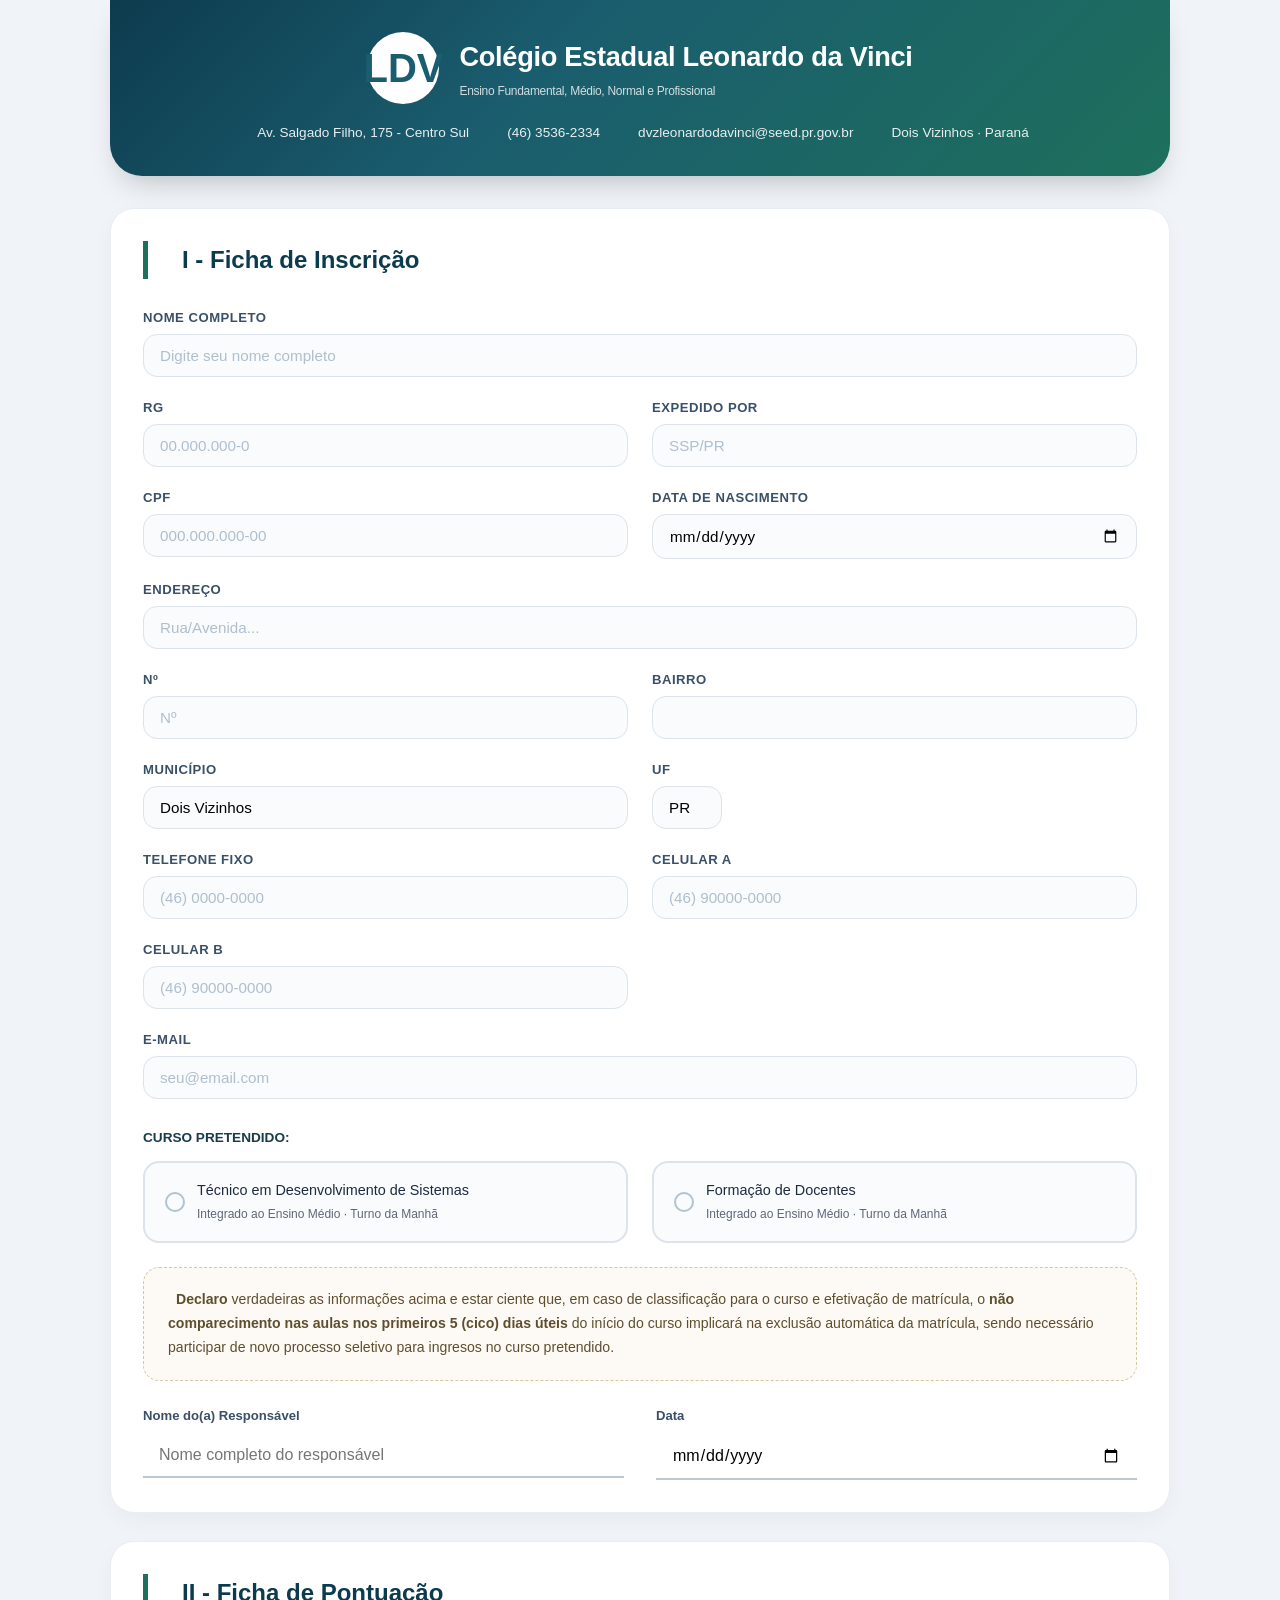
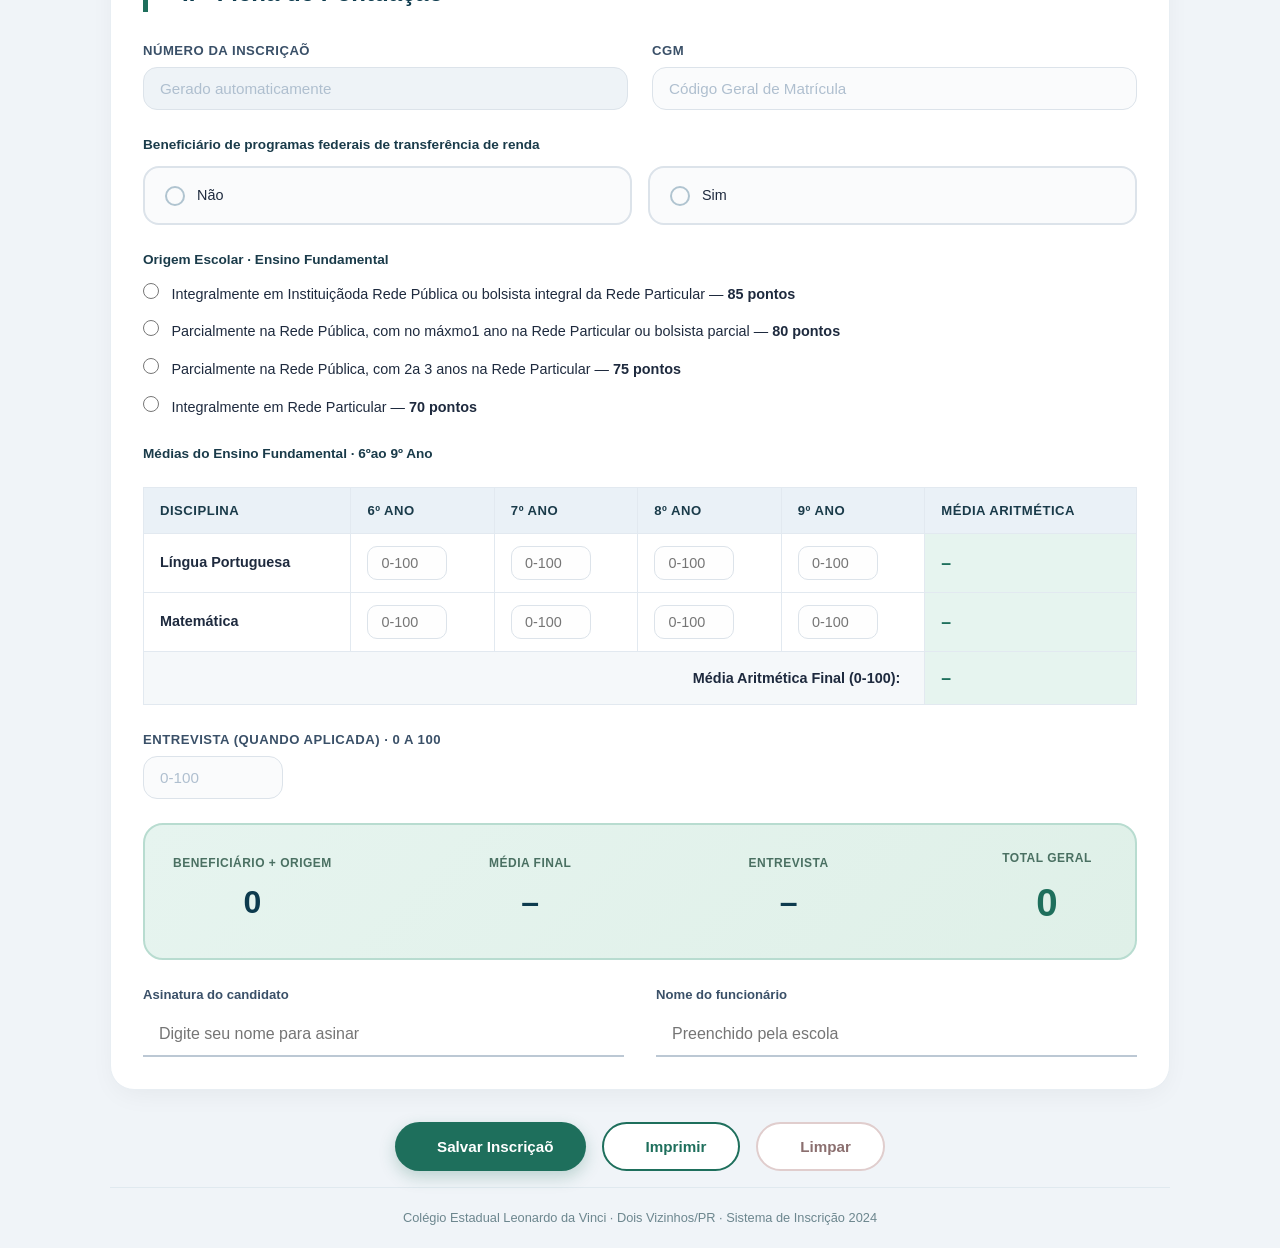
==== commit 67c05040: "ggfdsa" ====
--- a/formulario.html
+++ b/formulario.html
@@ -9,6 +9,134 @@
     <link rel="stylesheet" href="formulario.css">
 </head>
 <body>
+    <div class="container">
+
+        <!-- ==================== HEDER ==================== -->
+        <header>
+            <div class="header-top">
+                <div class="logo-area">LDV</div>
+                <div>
+                    <h1>Colégio Estadual Leonardo da Vinci
+                        <small>Ensino Fundamental, Médio, Normal e Profissional</small><!--SMALL um tamanho de fonte menor em relação ao texto normal ao redor-->
+                    </h1>
+                </div>
+            </div>
+            <div class="school-contact">
+                <span><i class="fas fa-map-marker-alt"></i> Av. Salgado Filho, 175 - Centro Sul</span><!-- SPAN marcar partes específicas de um texto-->
+                <span><i class="fas fa-phone"></i> (46) 3536-2334</span>
+                <span><i class="fas fa-envelope"></i> dvzleonardodavinci@seed.pr.gov.br</span>
+                <span><i class="fas fa-city"></i> Dois Vizinhos · Paraná</span>
+            </div>
+        </header>
+
+        <!-- ==================== PARTE I: FICHA DE ISCRICAO ==================== -->
+        <div class="section-card" id="fichaInscricao">
+            <div class="section-header">
+                <i class="fas fa-user-gradute"></i>
+                <h2>I - Ficha de Inscrição</h2>
+            </div>
+
+            <div class="form-grid">
+                <div class="form-group full-width">
+                    <label for="nome">Nome completo</label>
+                    <input type="text" id="nome" placeholder="Digite seu nome completo">
+                </div>
+                <div class="form-group">
+                    <label for="rg">RG</label>
+                    <input type="text" id="rg" placeholder="00.000.000-0">
+                </div>
+                <div class="form-group">
+                    <label for="rgExpedidor">Expedido por</label>
+                    <input type="text" id="rgExpedidor" placeholder="SSP/PR">
+                </div>
+                <div class="form-group">
+                    <label for="cpf">CPF</label>
+                    <input type="text" id="cpf" placeholder="000.000.000-00">
+                </div>
+                <div class="form-group">
+                    <label for="dataNascimento">Data de nascimento</label>
+                    <input type="date" id="dataNascimento">
+                </div>
+                <div class="form-group full-width">
+                    <label for="endereco">Endereço</label>
+                    <input type="text" id="endereco" placeholder="Rua/Avenida...">
+                </div>
+                <div class="form-group">
+                    <label for="numero">Nº</label>
+                    <input type="text" id="numero" placeholder="Nº">
+                </div>
+                <div class="form-group">
+                    <label for="bairro">Bairro</label>
+                    <input type="text" id="bairro">
+                </div>
+                <div class="form-group">
+                    <label for="municipio">Município</label>
+                    <input type="text" id="municipio" value="Dois Vizinhos">
+                </div>
+                <div class="form-group">
+                    <label for="uf">UF</label>
+                    <input type="text" id="uf" value="PR" maxlength="2" style="width:70px">
+                </div>
+                <div class="form-group">
+                    <label for="telefoneFixo">Telefone fixo</label>
+                    <input type="tel" id="telefoneFixo" placeholder="(46) 0000-0000">
+                </div>
+                <div class="form-group">
+                    <label for="celularA">Celular A</label>
+                    <input type="tel" id="celularA" placeholder="(46) 90000-0000">
+                </div>
+                <div class="form-group">
+                    <label for="celularB">Celular B</label>
+                    <input type="tel" id="celularB" placeholder="(46) 90000-0000"><!--placeholder um texto temporário dentro do campo de entrada-->
+                </div>
+                <div class="form-group full-width">
+                    <label for="email">E-mail</label>
+                    <input type="email" id="email" placeholder="seu@email.com">
+                </div>
+            </div>
+
+            <!-- CURSO PRETENDIDO -->
+            <div style="margin-top:28px">
+                <label style="font-weight:700; font-size:0.85rem; color:#1a3b4a; display:block; margin-bottom:12px;">
+                    CURSO PRETENDIDO:
+                </label>
+                <div class="course-options">
+                    <div class="course-option">
+                        <input type="radio" name="curso" id="cursoDS" value="Técnico em Desenvolvimento de Sistemas (Integrado ao Ensino Médio) - Manhã">
+                        <label for="cursoDS">
+                            <span class="radio-circle"></span>
+                            <span>Técnico em Desenvolvimento de Sistemas<br><small style="opacity:0.7">Integrado ao Ensino Médio · Turno da Manhã</small></span>
+                        </label>
+                    </div>
+                    <div class="course-option">
+                        <input type="radio" name="curso" id="cursoFD" value="Formação de Docentes (Integrado ao Ensino Médio) - Manhã">
+                        <label for="cursoFD">
+                            <span class="radio-circle"></span>
+                            <span>Formação de Docentes<br><small style="opacity:0.7">Integrado ao Ensino Médio · Turno da Manhã</small></span>
+                        </label>
+                    </div>
+                </div>
+            </div>
+
+            <!-- DECLARACAO -->
+            <div class="declaration-box">
+                <i class="fas fa-exclamation-triangle"></i>
+                <strong>Declaro</strong> verdadeiras as informações acima e estar ciente que, em caso de classificação para o curso e efetivação de matrícula, o <strong>não comparecimento nas aulas nos primeiros 5 (cico) dias úteis</strong> do início do curso implicará na exclusão automática da matrícula, sendo necessário participar de novo processo seletivo para ingresos no curso pretendido.
+            </div>
+
+            <!-- ASINATURAS PARTE I -->
+            <div class="signature-area">
+                <div class="signature-field">
+                    <label>Nome do(a) Responsável</label>
+                    <input type="text" id="nomeResponsavel" placeholder="Nome completo do responsável">
+                </div>
+                <div class="signature-field">
+                    <label>Data</label>
+                    <input type="date" id="dataInscricao">
+                </div>
+            </div>
+        </div>
+
         <!-- ==================== PARTE II: FICHA DE PONTUACAO ==================== -->
         <div class="section-card" id="fichaPontuacao">
             <div class="section-header">
@@ -18,7 +146,7 @@
 
             <div class="form-grid">
                 <div class="form-group">
-                    <label for="numeroInscricao">Número da inscrição</label>
+                    <label for="numeroInscricao">Número da Inscriçaõ</label>
                     <input type="text" id="numeroInscricao" placeholder="Gerado automaticamente" readonly style="background:#eef3f7">
                 </div>
                 <div class="form-group">
@@ -157,7 +285,7 @@
 
         <!-- ==================== BOTOES DE ACAO ==================== -->
         <div class="btn-row">
-            <button class="btn btn-save" onclick="salvarInscricao()"><i class="fas fa-save"></i> Salvar inscrição</button>
+            <button class="btn btn-save" onclick="salvarInscricao()"><i class="fas fa-save"></i> Salvar Inscriçaõ</button>
             <button class="btn btn-print" onclick="imprimirInscricao()"><i class="fas fa-print"></i> Imprimir</button>
             <button class="btn btn-clear" onclick="limparFormulario()"><i class="fas fa-rash"></i> Limpar</button>
         </div>
--- a/formulario.css
+++ b/formulario.css
@@ -1,806 +1,551 @@
-/* ============================================================
-   RESET GLOBAL
-   Remove margens e paddings padrão do navegador e padroniza
-   o box-sizing para que largura/altura incluam bordas e padding.
-   ============================================================ */
-* {
-    margin: 0;                      /* Remove margem padrão de TODOS os elementos */
-    padding: 0;                     /* Remove padding padrão de TODOS os elementos */
-    box-sizing: border-box;         /* Largura/altura incluem borda e padding */
-}
-
-/* ============================================================
-   BODY - ESTILO BASE DA PÁGINA
-   ============================================================ */
+* { margin: 0; padding: 0; box-sizing: border-box; }
+
 body {
-    font-family: 'Inter', sans-serif;         /* Fonte principal importada do Google Fonts */
-    background: #f0f4f8;                       /* Cor de fundo cinza-azulada suave */
-    color: #1e2a3e;                            /* Cor padrão do texto (azul-escuro) */
-    line-height: 1.6;                          /* Espaçamento entre linhas do texto */
-}
-
-/* ============================================================
-   CONTAINER - LIMITA E CENTRALIZA O CONTEÚDO
-   ============================================================ */
+    font-family: 'Inter', sans-serif;
+    background: #f0f4f8;
+    color: #1e2a3e;
+    line-height: 1.6;
+}
+
 .container {
-    max-width: 1100px;              /* Largura máxima do conteúdo */
-    margin: 0 auto;                 /* Centraliza horizontalmente (0 em cima/baixo, auto nas laterais) */
-    padding: 0 20px;                /* Respiro lateral de 20px para telas pequenas */
-}
-
-/* ============================================================
-   HEADER - CABEÇALHO COM GRADIENTE
-   ============================================================ */
+    max-width: 1100px;
+    margin: 0 auto;
+    padding: 0 20px;
+}
+
+/* ===== HEADER ===== */
 header {
-    background: linear-gradient(135deg, #0d3b4e 0%, #1a5d6e 40%, #1e6f5c 100%); /* Gradiente diagonal de 3 cores */
-    border-radius: 0 0 32px 32px;   /* Arredonda apenas os cantos INFERIORES */
-    padding: 32px 36px;             /* Espaçamento interno: 32px vertical, 36px horizontal */
-    margin-bottom: 32px;            /* Espaço abaixo do header */
-    color: white;                   /* Texto branco */
-    box-shadow: 0 15px 30px -12px rgba(0,0,0,0.25); /* Sombra difusa abaixo */
-    text-align: center;             /* Centraliza o conteúdo textual */
-}
-
-/* Área superior do header - logo + título lado a lado */
+    background: linear-gradient(135deg, #0d3b4e 0%, #1a5d6e 40%, #1e6f5c 100%);
+    border-radius: 0 0 32px 32px;
+    padding: 32px 36px;
+    margin-bottom: 32px;
+    color: white;
+    box-shadow: 0 15px 30px -12px rgba(0,0,0,0.25);
+    text-align: center;
+}
+
 .header-top {
-    display: flex;                  /* Ativa layout flexbox */
-    align-items: center;            /* Alinha itens verticalmente ao centro */
-    justify-content: center;        /* Centraliza itens horizontalmente */
-    gap: 20px;                      /* Espaço de 20px entre logo e título */
-    flex-wrap: wrap;                /* Permite quebra de linha em telas pequenas */
-}
-
-/* Círculo que contém a logo da escola */
+    display: flex;
+    align-items: center;
+    justify-content: center;
+    gap: 20px;
+    flex-wrap: wrap; /*Faz a quebra de linhas se algo for maior que o tamanho da pagina*/
+}
+
 .logo-area {
-    background: white;              /* Fundo branco */
-    border-radius: 50%;             /* Formato perfeitamente circular */
-    width: 72px;                    /* Largura fixa de 72px */
-    height: 72px;                   /* Altura fixa de 72px */
-    display: flex;                  /* Flexbox para centralizar conteúdo */
-    align-items: center;            /* Centraliza verticalmente */
-    justify-content: center;        /* Centraliza horizontalmente */
-    font-size: 2.5rem;              /* Tamanho da fonte caso use texto */
-    font-weight: 700;               /* Negrito */
-    color: #1a5d6e;                 /* Cor azul-petróleo */
-    flex-shrink: 0;                 /* Impede que o círculo encolha */
-}
-
-/* Título principal dentro do header */
+    background: white;
+    border-radius: 50%;
+    width: 72px;
+    height: 72px;
+    display: flex;
+    align-items: center;
+    justify-content: center;
+    font-size: 2.5rem;
+    font-weight: 700;
+    color: #1a5d6e;
+    flex-shrink: 0; /*Faz com que os itens encolham para que não ultrapasse o limite da pagna*/
+}
+
 header h1 {
-    font-size: 1.7rem;              /* Tamanho do título (aprox. 27px) */
-    font-weight: 700;               /* Negrito */
-    letter-spacing: -0.3px;         /* Leve compactação entre letras */
-    text-align: left;               /* Alinhamento à esquerda */
-}
-
-/* Subtítulo pequeno dentro do h1 */
+    font-size: 1.7rem;
+    font-weight: 700;
+    letter-spacing: -0.3px;/*Serve para diminuir o espaçamento entre as letras*/
+    text-align: left;
+}
+
 header h1 small {
-    display: block;                 /* Ocupa linha inteira (quebra após) */
-    font-size: 0.75rem;             /* Fonte menor (12px) */
-    font-weight: 400;               /* Peso normal */
-    opacity: 0.8;                   /* 80% de opacidade (levemente transparente) */
-    margin-top: 4px;                /* Pequeno espaço acima */
-}
-
-/* Área de contatos da escola (endereço, telefone, etc.) */
+    display: block; /*Faz com que seja exibido como um bloco/caixa */
+    font-size: 0.75rem;
+    font-weight: 400;
+    opacity: 0.8;
+    margin-top: 4px;
+}
+
 .school-contact {
-    margin-top: 18px;               /* Espaço acima */
-    display: flex;                  /* Flexbox */
-    justify-content: center;        /* Centraliza horizontalmente */
-    gap: 32px;                      /* Espaço de 32px entre itens */
-    flex-wrap: wrap;                /* Quebra linha se necessário */
-    font-size: 0.85rem;             /* Fonte pequena (aprox. 14px) */
-    opacity: 0.9;                   /* 90% de opacidade */
-}
-
-/* Cada item individual de contato */
+    margin-top: 18px;
+    display: flex;
+    justify-content: center;
+    gap: 32px;
+    flex-wrap: wrap;
+    font-size: 0.85rem;
+    opacity: 0.9; /*define a opacidade quanto mais perto do 1 mais opaco, mais perto do 0 mais transparente; muda oque esta abaixo de Leonardo*/
+}
+
 .school-contact span {
-    display: inline-flex;           /* Flex inline (não quebra linha) */
-    align-items: center;            /* Alinha ícone e texto verticalmente */
-    gap: 6px;                       /* Espaço de 6px entre ícone e texto */
-}
-
-/* ============================================================
-   SECTION-CARD - BLOCOS BRANCOS DE CONTEÚDO
-   ============================================================ */
+    display: inline-flex;
+    align-items: center;
+    gap: 6px;
+}
+
+/* ===== SECTIONS ===== */
 .section-card {
-    background: white;              /* Fundo branco */
-    border-radius: 24px;            /* Cantos arredondados */
-    padding: 32px;                  /* Espaçamento interno de 32px */
-    margin-bottom: 28px;            /* Espaço abaixo de cada card */
-    box-shadow: 0 8px 28px -6px rgba(0,0,0,0.06); /* Sombra sutil */
-    border: 1px solid #e8eef3;      /* Borda cinza-clara fina */
-}
-
-/* Cabeçalho interno de cada seção (ícone + título) */
+    background: white;
+    border-radius: 24px;
+    padding: 32px;
+    margin-bottom: 28px;
+    box-shadow: 0 8px 28px -6px rgba(0,0,0,0.06);
+    border: 1px solid #e8eef3;
+}
+
 .section-header {
-    display: flex;                  /* Flexbox */
-    align-items: center;            /* Centraliza verticalmente */
-    gap: 14px;                      /* Espaço entre ícone e título */
-    margin-bottom: 28px;            /* Espaço abaixo */
-    border-left: 5px solid #1e6f5c; /* Barra verde de 5px à esquerda */
-    padding-left: 20px;             /* Respiro após a barra */
-}
-
-/* Título da seção */
+    display: flex;
+    align-items: center;
+    gap: 14px;
+    margin-bottom: 28px;
+    border-left: 5px solid #1e6f5c; /*adiciona o tile verde dolado atras ficha de inscrição*/
+    padding-left: 20px;
+}
+
 .section-header h2 {
-    font-size: 1.5rem;              /* Tamanho do título (24px) */
-    font-weight: 700;               /* Negrito */
-    color: #0d3b4e;                 /* Cor azul-escura */
-}
-
-/* Ícone da seção */
+    font-size: 1.5rem;
+    font-weight: 700;
+    color: #0d3b4e;
+}
+
 .section-header i {
-    font-size: 1.7rem;              /* Tamanho do ícone */
-    color: #1e6f5c;                 /* Cor verde */
-}
-
-/* ============================================================
-   FORM-GRID - LAYOUT EM GRID PARA OS CAMPOS
-   ============================================================ */
+    font-size: 1.7rem;
+    color: #1e6f5c;
+}
+
+/* ===== FORM STYLES ===== */
 .form-grid {
-    display: grid;                          /* Ativa grid layout */
-    grid-template-columns: 1fr 1fr;         /* Duas colunas de tamanhos iguais */
-    gap: 20px 24px;                         /* 20px entre linhas, 24px entre colunas */
-}
-
-/* Variação com 3 colunas */
+    display: grid;
+    grid-template-columns: 1fr 1fr;
+    gap: 20px 24px;
+}
+
 .form-grid.three-cols {
-    grid-template-columns: 1fr 1fr 1fr;     /* Três colunas iguais */
-}
-
-/* Grupo de campo (label + input) */
+    grid-template-columns: 1fr 1fr 1fr;
+}
+
 .form-group {
-    display: flex;                  /* Flexbox */
-    flex-direction: column;         /* Label em cima, input embaixo */
-    gap: 6px;                       /* Espaço de 6px entre label e input */
-}
-
-/* Campo que ocupa toda a largura do grid */
+    display: flex;
+    flex-direction: column;
+    gap: 6px;
+}
+
 .form-group.full-width {
-    grid-column: 1 / -1;            /* Vai da primeira até a última coluna */
-}
-
-/* Label do campo */
+    grid-column: 1 / -1;/*muda o tamanho das caixa de texto de nome completo ate email*/
+}
+
 .form-group label {
-    font-weight: 600;               /* Semi-negrito */
-    font-size: 0.82rem;             /* Fonte pequena (13px) */
-    color: #3a5068;                 /* Cor cinza-azulada */
-    text-transform: uppercase;      /* Texto em MAIÚSCULAS */
-    letter-spacing: 0.5px;          /* Espaço entre letras */
-}
-
-/* Inputs e selects do formulário */
+    font-weight: 600;
+    font-size: 0.82rem;
+    color: #3a5068;
+    text-transform: uppercase;/*adiciona todas as letras maiúsculas*/
+    letter-spacing: 0.5px;
+}
+
 .form-group input,
 .form-group select {
-    padding: 12px 16px;             /* Espaçamento interno */
-    border: 1.5px solid #dce3ea;    /* Borda cinza-clara */
-    border-radius: 14px;            /* Cantos arredondados */
-    font-size: 0.95rem;             /* Tamanho do texto (15px) */
-    font-family: 'Inter', sans-serif; /* Fonte consistente */
-    background: #fafbfc;            /* Fundo quase branco */
-    transition: 0.2s;               /* Transição suave de 0.2s */
-    width: 100%;                    /* Ocupa toda a largura disponível */
-}
-
-/* Estado de foco dos inputs */
+    padding: 12px 16px;
+    border: 1.5px solid #dce3ea;
+    border-radius: 14px;
+    font-size: 0.95rem;
+    font-family: 'Inter', sans-serif;
+    background: #fafbfc;
+    transition: 0.2s;
+    width: 100%;
+}
+
 .form-group input:focus,
 .form-group select:focus {
-    border-color: #1e6f5c;          /* Borda verde ao focar */
-    outline: none;                  /* Remove contorno padrão do navegador */
-    box-shadow: 0 0 0 3px rgba(30,111,92,0.15); /* Anel verde translúcido */
-    background: white;              /* Fundo branco ao focar */
-}
-
-/* Placeholder dos inputs */
+    border-color: #1e6f5c;
+    outline: none;/*adiciona uma linha verde leve nas caixas de texto*/
+    box-shadow: 0 0 0 3px rgba(30,111,92,0.15);
+    background: white;
+}
+
 .form-group input::placeholder {
-    color: #afbfcf;                 /* Cinza claro */
-}
-
-/* ============================================================
-   COURSE-OPTIONS - CARTÕES DE SELEÇÃO DE CURSO
-   ============================================================ */
+    color: #afbfcf;
+}
+
+/* ===== RADIO/CHECKBOX COURSES ===== */
 .course-options {
-    display: flex;                  /* Flexbox */
-    gap: 24px;                      /* Espaço entre opções */
-    flex-wrap: wrap;                /* Quebra linha se necessário */
-    margin-top: 8px;                /* Espaço acima */
-}
-
-/* Cada opção individual */
+    display: flex;
+    gap: 24px;
+    flex-wrap: wrap;
+    margin-top: 8px;
+}
+
 .course-option {
-    flex: 1;                        /* Ocupa espaço proporcional */
-    min-width: 260px;               /* Largura mínima para não espremer */
-}
-
-/* Esconde o radio original do navegador */
+    flex: 1;
+    min-width: 260px;
+}
+
 .course-option input[type="radio"] {
-    display: none;                  /* Não aparece na tela */
-}
-
-/* Label que representa visualmente o cartão */
+    display: none;
+}
+
 .course-option label {
-    display: flex;                  /* Flexbox */
-    align-items: center;            /* Alinha verticalmente */
-    gap: 12px;                      /* Espaço entre círculo e texto */
-    padding: 16px 20px;             /* Espaçamento interno */
-    border: 2px solid #dce3ea;      /* Borda cinza */
-    border-radius: 16px;            /* Cantos arredondados */
-    cursor: pointer;                /* Cursor de mãozinha */
-    transition: 0.2s;               /* Transição suave */
-    font-weight: 500;               /* Peso médio */
-    background: #fafbfc;            /* Fundo claro */
-    text-transform: none;           /* NÃO força maiúsculas */
-    letter-spacing: 0;              /* Sem espaçamento extra */
-    font-size: 0.9rem;              /* Tamanho do texto */
-}
-
-/* Hover do cartão */
+    display: flex;
+    align-items: center;
+    gap: 12px;
+    padding: 16px 20px;
+    border: 2px solid #dce3ea;
+    border-radius: 16px;
+    cursor: pointer;
+    transition: 0.2s;
+    font-weight: 500;
+    background: #fafbfc;
+    text-transform: none;
+    letter-spacing: 0;
+    font-size: 0.9rem;
+}
+
 .course-option label:hover {
-    border-color: #87c7b3;          /* Borda verde-clara */
-    background: #f2faf7;            /* Fundo verde-claro */
-}
-
-/* Cartão quando o radio está marcado */
+    border-color: #87c7b3;
+    background: #f2faf7;
+}
+
 .course-option input[type="radio"]:checked + label {
-    border-color: #1e6f5c;          /* Borda verde */
-    background: #e6f4ef;            /* Fundo verde-claro */
-    box-shadow: 0 0 0 3px rgba(30,111,92,0.12); /* Anel verde */
-    font-weight: 700;               /* Negrito */
-}
-
-/* Círculo customizado do radio */
+    border-color: #1e6f5c;
+    background: #e6f4ef;
+    box-shadow:0 0 0 3px rgba(30,111,92,0.12);
+    font-weight: 700;
+}
+
 .course-option .radio-circle {
-    width: 20px;                    /* Largura */
-    height: 20px;                   /* Altura */
-    border-radius: 50%;             /* Círculo perfeito */
-    border: 2px solid #b0c4d0;      /* Borda cinza-azulada */
-    display: inline-flex;           /* Flex inline */
-    align-items: center;            /* Centraliza verticalmente */
-    justify-content: center;        /* Centraliza horizontalmente */
-    flex-shrink: 0;                 /* Impede encolhimento */
-    transition: 0.2s;               /* Transição suave */
-}
-
-/* Círculo quando selecionado */
+    width: 20px;
+    height: 20px;
+    border-radius: 50%;
+    border: 2px solid #b0c4d0;
+    display: inline-flex;
+    align-items: center;
+    justify-content: center;
+    flex-shrink: 0;
+    transition: 0.2s;
+}
+
 .course-option input[type="radio"]:checked + label .radio-circle {
-    border-color: #1e6f5c;          /* Borda verde */
-    background: #1e6f5c;            /* Fundo verde */
-}
-
-/* Ponto branco interno do círculo quando selecionado */
+    border-color: #1e6f5c;
+    background: #1e6f5c;
+}
+
 .course-option input[type="radio"]:checked + label .radio-circle::after {
-    content: '';                    /* Elemento vazio necessário para pseudo-elemento */
-    width: 8px;                     /* Largura do ponto */
-    height: 8px;                    /* Altura do ponto */
-    background: white;              /* Cor branca */
-    border-radius: 50%;             /* Círculo */
-}
-
-/* ============================================================
-   SCORING-TABLE - TABELA DE PONTUAÇÃO
-   ============================================================ */
+    content: '';
+    width: 8px;
+    height: 8px;
+    background: white;
+    border-radius: 50%;
+}
+
+/* ===== SCORING TABLE ===== */
 .scoring-table {
-    width: 100%;                    /* Ocupa toda a largura */
-    border-collapse: collapse;      /* Une bordas das células */
-    margin-top: 8px;                /* Espaço acima */
-    font-size: 0.9rem;              /* Tamanho do texto */
-}
-
-/* Células do cabeçalho e corpo */
+    width: 100%;
+    border-collapse: collapse;
+    margin-top: 8px;
+    font-size: 0.9rem;
+}
+
 .scoring-table th,
 .scoring-table td {
-    padding: 12px 16px;             /* Espaçamento interno */
-    border: 1px solid #e2e9f0;      /* Borda cinza-clara */
-    text-align: left;               /* Alinhamento à esquerda */
-}
-
-/* Cabeçalho da tabela */
+    padding: 12px 16px;
+    border: 1px solid #e2e9f0;
+    text-align: left;
+}
+
 .scoring-table th {
-    background: #eaf1f7;            /* Fundo azul-claro */
-    font-weight: 700;               /* Negrito */
-    color: #1a3b4a;                 /* Cor azul-escura */
-    font-size: 0.82rem;             /* Fonte pequena */
-    text-transform: uppercase;      /* MAIÚSCULAS */
-    letter-spacing: 0.5px;          /* Espaço entre letras */
-}
-
-/* Hover nas linhas da tabela */
+    background: #eaf1f7;
+    font-weight: 700;
+    color: #1a3b4a;
+    font-size: 0.82rem;
+    text-transform: uppercase;
+    letter-spacing: 0.5px;
+}
+
 .scoring-table tr:hover td {
-    background: #f8fafb;            /* Fundo levemente destacado */
-}
-
-/* Inputs dentro da tabela */
+    background: #f8fafb;
+}
+
 .scoring-table input {
-    width: 80px;                    /* Largura fixa */
-    padding: 8px 12px;              /* Espaçamento interno */
-    border: 1.5px solid #dce3ea;    /* Borda cinza */
-    border-radius: 10px;            /* Cantos arredondados */
-    font-size: 0.9rem;              /* Tamanho do texto */
-    font-family: 'Inter', sans-serif; /* Fonte consistente */
-    text-align: center;             /* Centraliza texto */
-    background: #fefefe;            /* Fundo quase branco */
-}
-
-/* Foco nos inputs da tabela */
+    width: 80px;
+    padding: 8px 12px;
+    border: 1.5px solid #dce3ea;
+    border-radius: 10px;
+    font-size: 0.9rem;
+    font-family: 'Inter', sans-serif;
+    text-align: center;
+    background: #fefefe;
+}
+
 .scoring-table input:focus {
-    border-color: #1e6f5c;          /* Borda verde */
-    outline: none;                  /* Remove outline */
-    box-shadow: 0 0 0 2px rgba(30,111,92,0.2); /* Anel verde */
-}
-
-/* Células de destaque (médias) */
+    border-color: #1e6f5c;
+    outline: none;
+    box-shadow:0 0 0 2px rgba(30,111,92,0.2);
+}
+
 .score-highlight {
-    background: #e6f4ef !important; /* Fundo verde-claro (força sobre outros) */
-    font-weight: 700;               /* Negrito */
-    font-size: 1.1rem;              /* Fonte maior */
-    color: #1e6f5c;                 /* Cor verde */
-}
-
-/* ============================================================
-   ORIGIN-OPTION - OPÇÕES DE ORIGEM ESCOLAR
-   ============================================================ */
+    background: #e6f4ef !important;
+    font-weight: 700;
+    font-size: 1.1rem;
+    color: #1e6f5c;
+}
+
 .origin-option {
-    margin-bottom: 12px;            /* Espaço abaixo de cada opção */
-}
-
-/* Radio da origem */
+    margin-bottom: 12px;
+}
+
 .origin-option input[type="radio"] {
-    accent-color: #1e6f5c;          /* Cor verde do radio nativo */
-    width: 16px;                    /* Largura */
-    height: 16px;                   /* Altura */
-    margin-right: 8px;              /* Espaço à direita */
-}
-
-/* Label da origem */
+    accent-color: #1e6f5c;/*muda a cor da bolinha da check box*/
+    width: 16px;
+    height: 16px;
+    margin-right: 8px;
+}
+
 .origin-option label {
-    font-weight: 500;               /* Peso médio */
-    font-size: 0.9rem;              /* Tamanho do texto */
-    cursor: pointer;                /* Cursor de mãozinha */
-}
-
-/* ============================================================
-   NIS-FIELD - CAMPO CONDICIONAL DO NIS
-   ============================================================ */
+    font-weight: 500;
+    font-size: 0.9rem;
+    cursor: pointer;
+}
+
 .nis-field {
-    display: none;                  /* ESCONDIDO por padrão */
-    margin-top: 12px;               /* Espaço acima */
-    padding: 14px 18px;             /* Espaçamento interno */
-    background: #fef9f3;            /* Fundo bege claro */
-    border-radius: 12px;            /* Cantos arredondados */
-    border: 1px solid #f0d89c;      /* Borda dourada */
-}
-
-/* Quando a classe 'visible' é adicionada */
+    display: none;
+    margin-top: 12px;
+    padding: 14px 18px;
+    background: #fef9f3;
+    border-radius: 12px;
+    border: 1px solid #f0d89c;
+}
+
 .nis-field.visible {
-    display: block;                 /* Torna VISÍVEL */
-}
-
-/* Label do NIS */
+    display: block;
+}
+
 .nis-field label {
-    font-weight: 600;               /* Semi-negrito */
-    font-size: 0.85rem;             /* Fonte pequena */
-    color: #7a5d10;                 /* Cor marrom-dourada */
-}
-
-/* Input do NIS */
+    font-weight: 600;
+    font-size: 0.85rem;
+    color: #7a5d10;
+}
+
 .nis-field input {
-    margin-top: 6px;                /* Espaço acima */
-    width: 220px;                   /* Largura fixa */
-}
-
-/* ============================================================
-   BOTÕES
-   ============================================================ */
+    margin-top: 6px;
+    width: 220px;
+}
+
+/* ===== BUTONS ===== */
 .btn-row {
-    display: flex;                  /* Flexbox */
-    gap: 16px;                      /* Espaço entre botões */
-    justify-content: center;        /* Centraliza horizontalmente */
-    flex-wrap: wrap;                /* Quebra linha se necessário */
-    margin-top: 32px;               /* Espaço acima */
-}
-
-/* Estilo base compartilhado dos botões */
+    display: flex;
+    gap: 16px;
+    justify-content: center;
+    flex-wrap: wrap;
+    margin-top: 32px;
+}
+
 .btn {
-    border: none;                   /* Sem borda padrão */
-    padding: 14px 32px;             /* Espaçamento interno */
-    border-radius: 40px;            /* Cantos bem arredondados (pílula) */
-    font-weight: 700;               /* Negrito */
-    font-size: 0.95rem;             /* Tamanho do texto */
-    cursor: pointer;                /* Cursor de mãozinha */
-    transition: all 0.2s ease;      /* Transição suave */
-    display: inline-flex;           /* Flex inline */
-    align-items: center;            /* Alinha verticalmente */
-    gap: 10px;                      /* Espaço entre ícone e texto */
-    font-family: 'Inter', sans-serif; /* Fonte consistente */
-}
-
-/* Botão SALVAR - verde */
+    border: none;
+    padding: 14px 32px;
+    border-radius: 40px;
+    font-weight: 700;
+    font-size: 0.95rem;
+    cursor: pointer;
+    transition: all 0.2s ease;
+    display: inline-flex;
+    align-items: center;
+    gap: 10px;
+    font-family: 'Inter', sans-serif;
+}
+
 .btn-save {
-    background: #1e6f5c;            /* Fundo verde */
-    color: white;                   /* Texto branco */
-    box-shadow: 0 6px 16px rgba(30,111,92,0.25); /* Sombra verde */
-}
-
-/* Hover do botão salvar */
+    background: #1e6f5c;
+    color: white;
+    box-shadow:0 6px 16px rgba(30,111,92,0.25);
+}
+
 .btn-save:hover {
-    background: #145244;            /* Verde mais escuro */
-    transform: translateY(-2px);    /* Levanta 2px */
-}
-
-/* Botão IMPRIMIR - branco com borda verde */
+    background: #145244;
+    transform: translateY(-2px);
+}
+
 .btn-print {
-    background: white;              /* Fundo branco */
-    color: #1e6f5c;                 /* Texto verde */
-    border: 2px solid #1e6f5c;      /* Borda verde */
-}
-
-/* Hover do botão imprimir */
+    background: white;
+    color: #1e6f5c;
+    border: 2px solid #1e6f5c;
+}
+
 .btn-print:hover {
-    background: #e6f4ef;            /* Fundo verde-claro */
-}
-
-/* Botão LIMPAR - branco com borda rosada */
+    background: #e6f4ef;
+}
+
 .btn-clear {
-    background: white;              /* Fundo branco */
-    color: #8b6f6f;                 /* Texto marrom */
-    border: 2px solid #e0cdcd;      /* Borda rosada */
-}
-
-/* Hover do botão limpar */
+    background: white;
+    color: #8b6f6f;
+    border: 2px solid #e0cdcd;
+}
+
 .btn-clear:hover {
-    background: #fdf5f5;            /* Fundo rosado claro */
-}
-
-/* ============================================================
-   DECLARATION-BOX - CAIXA DE DECLARAÇÃO
-   ============================================================ */
+    background: #fdf5f5;
+}
+
+/* ===== DECLARATION & SIGNATURES ===== */
 .declaration-box {
-    background: #fdfaf5;            /* Fundo bege claro */
-    border: 1px dashed #d4c8a0;     /* Borda TRACEJADA dourada */
-    border-radius: 16px;            /* Cantos arredondados */
-    padding: 20px 24px;             /* Espaçamento interno */
-    margin: 24px 0;                 /* Espaço acima e abaixo */
-    font-size: 0.88rem;             /* Fonte pequena */
-    color: #5e4e2e;                 /* Cor marrom */
-    line-height: 1.7;               /* Espaçamento entre linhas */
-}
-
-/* Ícone de aviso dentro da declaração */
+    background: #fdfaf5;
+    border: 1px dashed #d4c8a0;
+    border-radius: 16px;
+    padding: 20px 24px;
+    margin: 24px 0;
+    font-size: 0.88rem;
+    color: #5e4e2e;
+    line-height: 1.7;
+}
+
 .declaration-box i {
-    color: #c4963b;                 /* Cor dourada */
-    margin-right: 8px;              /* Espaço à direita */
-}
-
-/* ============================================================
-   SIGNATURE-AREA - ÁREA DE ASSINATURAS
-   ============================================================ */
+    color: #c4963b;
+    margin-right: 8px;
+}
+
 .signature-area {
-    display: flex;                  /* Flexbox */
-    gap: 32px;                      /* Espaço entre campos */
-    flex-wrap: wrap;                /* Quebra linha se necessário */
-    margin-top: 24px;               /* Espaço acima */
-}
-
-/* Campo individual de assinatura */
+    display: flex;
+    gap: 32px;
+    flex-wrap: wrap;
+    margin-top: 24px;
+}
+
 .signature-field {
-    flex: 1;                        /* Ocupa espaço disponível */
-    min-width: 250px;               /* Largura mínima */
-}
-
-/* Label da assinatura */
+    flex: 1;
+    min-width: 250px;
+}
+
 .signature-field label {
-    font-weight: 600;               /* Semi-negrito */
-    font-size: 0.82rem;             /* Fonte pequena */
-    color: #3a5068;                 /* Cor cinza-azulada */
-    display: block;                 /* Ocupa linha inteira */
-    margin-bottom: 8px;             /* Espaço abaixo */
-}
-
-/* Input da assinatura (estilo linha) */
+    font-weight: 600;
+    font-size: 0.82rem;
+    color: #3a5068;
+    display: block;
+    margin-bottom: 8px;
+}
+
 .signature-field input {
-    width: 100%;                    /* Ocupa toda a largura */
-    padding: 12px 16px;             /* Espaçamento interno */
-    border: none;                   /* SEM borda completa */
-    border-bottom: 2px solid #bcc8d4; /* Apenas linha inferior */
-    font-size: 1rem;                /* Tamanho do texto */
-    font-family: 'Inter', sans-serif; /* Fonte consistente */
-    background: transparent;        /* Fundo transparente */
-}
-
-/* Foco na assinatura */
+    width: 100%;
+    padding: 12px 16px;
+    border: none;
+    border-bottom: 2px solid #bcc8d4;
+    font-size: 1rem;
+    font-family: 'Inter', sans-serif;
+    background: transparent;
+}
+
 .signature-field input:focus {
-    border-bottom-color: #1e6f5c;   /* Linha verde ao focar */
-    outline: none;                  /* Remove outline */
-}
-
-/* ============================================================
-   TOAST - NOTIFICAÇÕES FLUTUANTES
-   ============================================================ */
+    border-bottom-color: #1e6f5c;
+    outline: none;
+}
+
+/* ===== TOAST ===== */
 .toast {
-    position: fixed;                /* Fixo na tela (não rola) */
-    bottom: 24px;                   /* 24px do fundo */
-    right: 24px;                    /* 24px da direita */
-    padding: 14px 24px;             /* Espaçamento interno */
-    border-radius: 14px;            /* Cantos arredondados */
-    color: white;                   /* Texto branco */
-    font-weight: 600;               /* Semi-negrito */
-    font-size: 0.9rem;              /* Tamanho do texto */
-    z-index: 1100;                  /* Fica acima de tudo */
-    animation: fadeUp 0.3s ease;    /* Animação de entrada */
-    box-shadow: 0 10px 24px -8px rgba(0,0,0,0.2); /* Sombra */
-}
-
-/* Toast de sucesso (verde) */
+    position: fixed;
+    bottom: 24px;
+    right: 24px;
+    padding: 14px 24px;
+    border-radius: 14px;
+    color: white;
+    font-weight: 600;
+    font-size: 0.9rem;
+    z-index: 1100;
+    animation: fadeUp 0.3s ease;
+    box-shadow:0 10px 24px -8px rgba(0, 0, 0, 0.2);/*adiciona uma sobra no limpar*/
+}
+
 .toast.success { background: #1e6f5c; }
-
-/* Toast de erro (vermelho) */
 .toast.error { background: #c0392b; }
-
-/* Toast de informação (azul) */
 .toast.info { background: #2c6f8a; }
 
-/* Animação de entrada do toast */
 @keyframes fadeUp {
-    from { opacity: 0; transform: translateY(20px); } /* Começa abaixo e invisível */
-    to   { opacity: 1; transform: translateY(0); }    /* Termina visível e no lugar */
-}
-
-/* ============================================================
-   TOTALS-BOX - CAIXA DE TOTAIS
-   ============================================================ */
+    from { opacity: 0; transform: translateY(20px); }
+    to   { opacity: 1; transform: translateY(0);  }
+}
+
+/* ===== TOTALS BOX ===== */
 .totals-box {
-    background: linear-gradient(135deg, #e6f4ef 0%, #dff0e8 100%); /* Gradiente verde-claro */
-    border-radius: 20px;            /* Cantos arredondados */
-    padding: 24px 28px;             /* Espaçamento interno */
-    margin-top: 24px;               /* Espaço acima */
-    display: flex;                  /* Flexbox */
-    flex-wrap: wrap;                /* Quebra linha */
-    gap: 24px;                      /* Espaço entre itens */
-    justify-content: space-between; /* Distribui igualmente */
-    align-items: center;            /* Alinha verticalmente */
-    border: 2px solid #b8dcd0;      /* Borda verde-clara */
-}
-
-/* Cada item de total */
+    background: linear-gradient(135deg, #e6f4ef 0%, #dff0e8 100%);
+    border-radius: 20px;
+    padding: 24px 28px;
+    margin-top: 24px;
+    display: flex;
+    flex-wrap: wrap;
+    gap: 24px;
+    justify-content: space-between;
+    align-items: center;
+    border: 2px solid #b8dcd0;
+}
+
 .total-item {
-    text-align: center;             /* Centraliza o texto */
-    min-width: 120px;               /* Largura mínima */
-}
-
-/* Label do total */
+    text-align: center;
+    min-width: 120px;
+}
+
 .total-item .total-label {
-    font-size: 0.75rem;             /* Fonte pequena */
-    font-weight: 600;               /* Semi-negrito */
-    text-transform: uppercase;      /* MAIÚSCULAS */
-    letter-spacing: 0.5px;          /* Espaço entre letras */
-    color: #4a7062;                 /* Cor verde-acinzentada */
-    margin-bottom: 4px;             /* Espaço abaixo */
-}
-
-/* Valor do total */
+    font-size: 0.75rem;
+    font-weight: 600;
+    text-transform: uppercase;
+    letter-spacing: 0.5px;
+    color: #4a7062;
+    margin-bottom: 4px;
+}
+
 .total-item .total-value {
-    font-size: 2rem;                /* Fonte grande */
-    font-weight: 800;               /* Extra-negrito */
-    color: #0d3b4e;                 /* Cor azul-escura */
-}
-
-/* Total destacado (TOTAL GERAL) */
+    font-size: 2rem;
+    font-weight: 800;
+    color: #0d3b4e;
+}
+
 .total-item.highlight .total-value {
-    font-size: 2.4rem;              /* Fonte ainda maior */
-    color: #1e6f5c;                 /* Cor verde */
-}
-
-/* ============================================================
-   FOOTER - RODAPÉ
-   ============================================================ */
+    font-size: 2.4rem;
+    color: #1e6f5c;
+}
+
+/* ===== FOTER ===== */
 footer {
-    text-align: center;             /* Centraliza o texto */
-    padding: 20px;                  /* Espaçamento interno */
-    font-size: 0.8rem;              /* Fonte pequena */
-    color: #6c868e;                 /* Cor cinza-azulada */
-    border-top: 1px solid #e0e9ef;  /* Linha superior */
-    margin-top: 16px;               /* Espaço acima */
-}
-
-/* ============================================================
-   TELA DE LOGIN - DECIDE QUAL PARTE ABRIR
-   ============================================================ */
-.login-box {
-    background: white;              /* Fundo branco */
-    border-radius: 24px;            /* Cantos arredondados */
-    padding: 40px 32px;             /* Espaçamento interno */
-    margin-bottom: 28px;            /* Espaço abaixo */
-    box-shadow: 0 8px 28px -6px rgba(0,0,0,0.06); /* Sombra suave */
-    border: 1px solid #e8eef3;      /* Borda sutil */
-    text-align: center;             /* Centraliza conteúdo */
-}
-
-/* Ícone de cadeado no topo do login */
-.login-box .lock-icon {
-    font-size: 3rem;                /* Fonte grande (ícone grande) */
-    color: #1e6f5c;                 /* Cor verde */
-    margin-bottom: 16px;            /* Espaço abaixo */
-}
-
-/* Título do login */
-.login-box h2 {
-    font-size: 1.5rem;              /* Tamanho do título */
-    color: #0d3b4e;                 /* Cor azul-escura */
-    margin-bottom: 8px;             /* Espaço abaixo */
-}
-
-/* Texto auxiliar do login */
-.login-box p {
-    font-size: 0.9rem;              /* Fonte pequena */
-    color: #5a6f80;                 /* Cor cinza-azulada */
-    margin-bottom: 24px;            /* Espaço abaixo */
-}
-
-/* Campo de senha */
-.login-box input[type="password"] {
-    padding: 14px 20px;             /* Espaçamento interno */
-    border: 2px solid #dce3ea;      /* Borda cinza */
-    border-radius: 14px;            /* Cantos arredondados */
-    font-size: 1rem;                /* Tamanho do texto */
-    font-family: 'Inter', sans-serif; /* Fonte consistente */
-    width: 100%;                    /* Ocupa toda a largura */
-    max-width: 320px;               /* Largura máxima de 320px */
-    text-align: center;             /* Centraliza o texto */
-    margin-bottom: 16px;            /* Espaço abaixo */
-    transition: 0.2s;               /* Transição suave */
-}
-
-/* Foco no campo de senha */
-.login-box input[type="password"]:focus {
-    border-color: #1e6f5c;          /* Borda verde */
-    outline: none;                  /* Remove outline */
-    box-shadow: 0 0 0 3px rgba(30,111,92,0.15); /* Anel verde */
-}
-
-/* Botão principal de login */
-.btn-login {
-    background: #1e6f5c;            /* Fundo verde */
-    color: white;                   /* Texto branco */
-    border: none;                   /* Sem borda */
-    padding: 14px 40px;             /* Espaçamento interno */
-    border-radius: 40px;            /* Cantos arredondados (pílula) */
-    font-weight: 700;               /* Negrito */
-    font-size: 0.95rem;             /* Tamanho do texto */
-    cursor: pointer;                /* Cursor de mãozinha */
-    transition: all 0.2s ease;      /* Transição suave */
-    font-family: 'Inter', sans-serif; /* Fonte consistente */
-    box-shadow: 0 6px 16px rgba(30,111,92,0.25); /* Sombra verde */
-}
-
-/* Hover do botão de login */
-.btn-login:hover {
-    background: #145244;            /* Verde mais escuro */
-    transform: translateY(-2px);    /* Levanta 2px */
-}
-
-/* Botão secundário (abrir Parte I sem senha) */
-.btn-public {
-    background: white;              /* Fundo branco */
-    color: #1e6f5c;                 /* Texto verde */
-    border: 2px solid #1e6f5c;      /* Borda verde */
-    padding: 14px 40px;             /* Espaçamento interno */
-    border-radius: 40px;            /* Cantos arredondados */
-    font-weight: 700;               /* Negrito */
-    font-size: 0.95rem;             /* Tamanho do texto */
-    cursor: pointer;                /* Cursor de mãozinha */
-    transition: all 0.2s ease;      /* Transição suave */
-    font-family: 'Inter', sans-serif; /* Fonte consistente */
-}
-
-/* Hover do botão público */
-.btn-public:hover {
-    background: #e6f4ef;            /* Fundo verde-claro */
-}
-
-/* Mensagem de erro do login */
-.login-error {
-    color: #c0392b;                 /* Cor vermelha */
-    font-size: 0.85rem;             /* Fonte pequena */
-    font-weight: 600;               /* Semi-negrito */
-    margin-top: 12px;               /* Espaço acima */
-    display: none;                  /* ESCONDIDA por padrão */
-}
-
-/* Quando a classe 'visible' é adicionada */
-.login-error.visible {
-    display: block;                 /* Torna VISÍVEL */
-}
-
-/* ============================================================
-   PAGE-SECTION - CONTROLE DE PÁGINAS (PARTE I / PARTE II)
-   ============================================================ */
-.page-section {
-    display: none;                  /* ESCONDIDA por padrão */
-}
-
-/* Página ativa */
-.page-section.active {
-    display: block;                 /* Torna VISÍVEL */
-    animation: fadeIn 0.4s ease;    /* Animação de entrada */
-}
-
-/* Animação de fade-in */
-@keyframes fadeIn {
-    from { opacity: 0; transform: translateY(10px); } /* Começa abaixo e invisível */
-    to   { opacity: 1; transform: translateY(0); }    /* Termina visível e no lugar */
-}
-
-/* ============================================================
-   IMPRESSÃO
-   ============================================================ */
-@media print {
-    body { background: white; }                              /* Fundo branco */
-    .container { max-width: 100%; padding: 0; box-shadow: none; } /* Remove limitações */
-    .btn-row, .btn, .toast, footer, .login-box { display: none !important; } /* Esconde botões e login */
-    .section-card { box-shadow: none; border: 1px solid #ccc; break-inside: avoid; } /* Borda simples */
-    header { background: #1a5d6e !important; -webkit-print-color-adjust: exact; print-color-adjust: exact; } /* Mantém cores */
-    .totals-box { background: #e6f4ef !important; -webkit-print-color-adjust: exact; print-color-adjust: exact; } /* Mantém cores */
-    .page-section { display: block !important; }             /* Mostra TODAS as páginas */
-}
-
-/* ============================================================
-   RESPONSIVIDADE - TELAS PEQUENAS (até 768px)
-   ============================================================ */
+    text-align: center;
+    padding: 20px;
+    font-size: 0.8rem;
+    color: #6c868e;
+    border-top: 1px solid #e0e9ef;
+    margin-top: 16px;
+}
+
+/* ===== PRIT STYLES ===== */
+@media print { /*aplicar estilos diferentes para diferentes tipos de dispositivos ou tamanhos de tela*/
+    body { background: white; }
+    .container { max-width: 100%; padding: 0; box-shadow: none; }
+    .btn-row, .btn, .toast, footer { display: none !important; }
+    .section-card { box-shadow: none; border:1px solid #ccc; break-inside: avoid; }
+    header { background: #1a5d6e !important; -webkit-print-color-adjust: exact; print-color-adjust: exact; }
+    .totals-box { background: #e6f4ef !important; -webkit-print-color-adjust: exact; print-color-adjust: exact; }
+}
+
+/* ===== RESPONSIVE ===== */
 @media (max-width: 768px) {
-    /* Grid vira uma coluna */
-    .form-grid,
-    .form-grid.three-cols {
+    .form-grid, .form-grid.three-cols {
         grid-template-columns: 1fr;
     }
-
-    /* Campo full-width ocupa a coluna única */
     .form-group.full-width {
-        grid-column: 1;
-    }
-
-    /* Tabela com fonte menor */
+        grid-column:1;
+    }
     .scoring-table {
-        font-size: 0.78rem;
-    }
-
-    /* Células com menos padding */
-    .scoring-table th,
-    .scoring-table td {
-        padding: 8px 6px;
-    }
-
-    /* Inputs da tabela menores */
+        font-size:0.78rem;
+    }
+    .scoring-table th, .scoring-table td {
+        padding:8px 6px;
+    }
     .scoring-table input {
-        width: 55px;
-        font-size: 0.78rem;
-    }
-
-    /* Totais empilhados verticalmente */
+        width:55px;
+        font-size:0.78rem;
+    }
     .totals-box {
         flex-direction: column;
         text-align: center;
     }
-
-    /* Assinaturas empilhadas */
     .signature-area {
         flex-direction: column;
     }
-
-    /* Header com menos padding */
     header {
         padding: 24px 16px;
     }
-
-    /* Título menor e centralizado */
     header h1 {
-        font-size: 1.3rem;
+        font-size:1.3rem;
         text-align: center;
     }
-
-    /* Contatos menores */
     .school-contact {
-        gap: 12px;
-        font-size: 0.75rem;
+        gap:12px;
+        font-size:0.75rem;
     }
 }
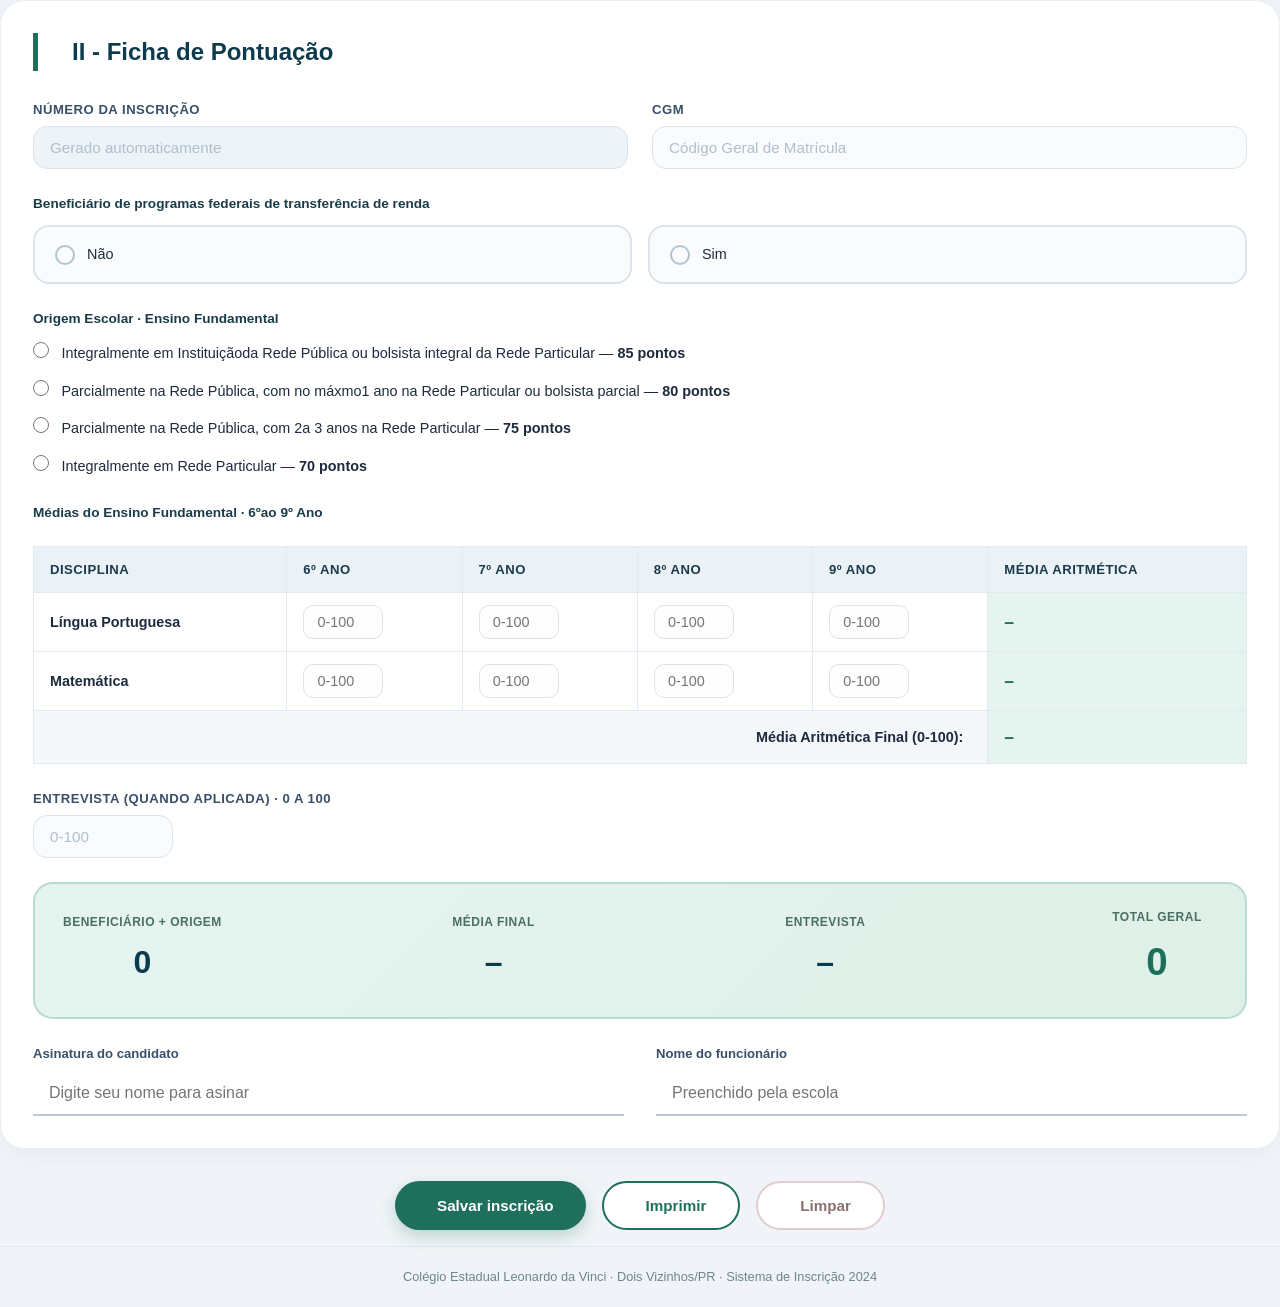
==== commit 75920599: "Merge pull request #1 from emanuel3026/teste /testes" ====
--- a/formulario.html
+++ b/formulario.html
@@ -9,134 +9,6 @@
     <link rel="stylesheet" href="formulario.css">
 </head>
 <body>
-    <div class="container">
-
-        <!-- ==================== HEDER ==================== -->
-        <header>
-            <div class="header-top">
-                <div class="logo-area">LDV</div>
-                <div>
-                    <h1>Colégio Estadual Leonardo da Vinci
-                        <small>Ensino Fundamental, Médio, Normal e Profissional</small><!--SMALL um tamanho de fonte menor em relação ao texto normal ao redor-->
-                    </h1>
-                </div>
-            </div>
-            <div class="school-contact">
-                <span><i class="fas fa-map-marker-alt"></i> Av. Salgado Filho, 175 - Centro Sul</span><!-- SPAN marcar partes específicas de um texto-->
-                <span><i class="fas fa-phone"></i> (46) 3536-2334</span>
-                <span><i class="fas fa-envelope"></i> dvzleonardodavinci@seed.pr.gov.br</span>
-                <span><i class="fas fa-city"></i> Dois Vizinhos · Paraná</span>
-            </div>
-        </header>
-
-        <!-- ==================== PARTE I: FICHA DE ISCRICAO ==================== -->
-        <div class="section-card" id="fichaInscricao">
-            <div class="section-header">
-                <i class="fas fa-user-gradute"></i>
-                <h2>I - Ficha de Inscrição</h2>
-            </div>
-
-            <div class="form-grid">
-                <div class="form-group full-width">
-                    <label for="nome">Nome completo</label>
-                    <input type="text" id="nome" placeholder="Digite seu nome completo">
-                </div>
-                <div class="form-group">
-                    <label for="rg">RG</label>
-                    <input type="text" id="rg" placeholder="00.000.000-0">
-                </div>
-                <div class="form-group">
-                    <label for="rgExpedidor">Expedido por</label>
-                    <input type="text" id="rgExpedidor" placeholder="SSP/PR">
-                </div>
-                <div class="form-group">
-                    <label for="cpf">CPF</label>
-                    <input type="text" id="cpf" placeholder="000.000.000-00">
-                </div>
-                <div class="form-group">
-                    <label for="dataNascimento">Data de nascimento</label>
-                    <input type="date" id="dataNascimento">
-                </div>
-                <div class="form-group full-width">
-                    <label for="endereco">Endereço</label>
-                    <input type="text" id="endereco" placeholder="Rua/Avenida...">
-                </div>
-                <div class="form-group">
-                    <label for="numero">Nº</label>
-                    <input type="text" id="numero" placeholder="Nº">
-                </div>
-                <div class="form-group">
-                    <label for="bairro">Bairro</label>
-                    <input type="text" id="bairro">
-                </div>
-                <div class="form-group">
-                    <label for="municipio">Município</label>
-                    <input type="text" id="municipio" value="Dois Vizinhos">
-                </div>
-                <div class="form-group">
-                    <label for="uf">UF</label>
-                    <input type="text" id="uf" value="PR" maxlength="2" style="width:70px">
-                </div>
-                <div class="form-group">
-                    <label for="telefoneFixo">Telefone fixo</label>
-                    <input type="tel" id="telefoneFixo" placeholder="(46) 0000-0000">
-                </div>
-                <div class="form-group">
-                    <label for="celularA">Celular A</label>
-                    <input type="tel" id="celularA" placeholder="(46) 90000-0000">
-                </div>
-                <div class="form-group">
-                    <label for="celularB">Celular B</label>
-                    <input type="tel" id="celularB" placeholder="(46) 90000-0000"><!--placeholder um texto temporário dentro do campo de entrada-->
-                </div>
-                <div class="form-group full-width">
-                    <label for="email">E-mail</label>
-                    <input type="email" id="email" placeholder="seu@email.com">
-                </div>
-            </div>
-
-            <!-- CURSO PRETENDIDO -->
-            <div style="margin-top:28px">
-                <label style="font-weight:700; font-size:0.85rem; color:#1a3b4a; display:block; margin-bottom:12px;">
-                    CURSO PRETENDIDO:
-                </label>
-                <div class="course-options">
-                    <div class="course-option">
-                        <input type="radio" name="curso" id="cursoDS" value="Técnico em Desenvolvimento de Sistemas (Integrado ao Ensino Médio) - Manhã">
-                        <label for="cursoDS">
-                            <span class="radio-circle"></span>
-                            <span>Técnico em Desenvolvimento de Sistemas<br><small style="opacity:0.7">Integrado ao Ensino Médio · Turno da Manhã</small></span>
-                        </label>
-                    </div>
-                    <div class="course-option">
-                        <input type="radio" name="curso" id="cursoFD" value="Formação de Docentes (Integrado ao Ensino Médio) - Manhã">
-                        <label for="cursoFD">
-                            <span class="radio-circle"></span>
-                            <span>Formação de Docentes<br><small style="opacity:0.7">Integrado ao Ensino Médio · Turno da Manhã</small></span>
-                        </label>
-                    </div>
-                </div>
-            </div>
-
-            <!-- DECLARACAO -->
-            <div class="declaration-box">
-                <i class="fas fa-exclamation-triangle"></i>
-                <strong>Declaro</strong> verdadeiras as informações acima e estar ciente que, em caso de classificação para o curso e efetivação de matrícula, o <strong>não comparecimento nas aulas nos primeiros 5 (cico) dias úteis</strong> do início do curso implicará na exclusão automática da matrícula, sendo necessário participar de novo processo seletivo para ingresos no curso pretendido.
-            </div>
-
-            <!-- ASINATURAS PARTE I -->
-            <div class="signature-area">
-                <div class="signature-field">
-                    <label>Nome do(a) Responsável</label>
-                    <input type="text" id="nomeResponsavel" placeholder="Nome completo do responsável">
-                </div>
-                <div class="signature-field">
-                    <label>Data</label>
-                    <input type="date" id="dataInscricao">
-                </div>
-            </div>
-        </div>
-
         <!-- ==================== PARTE II: FICHA DE PONTUACAO ==================== -->
         <div class="section-card" id="fichaPontuacao">
             <div class="section-header">
@@ -146,7 +18,7 @@
 
             <div class="form-grid">
                 <div class="form-group">
-                    <label for="numeroInscricao">Número da Inscriçaõ</label>
+                    <label for="numeroInscricao">Número da inscrição</label>
                     <input type="text" id="numeroInscricao" placeholder="Gerado automaticamente" readonly style="background:#eef3f7">
                 </div>
                 <div class="form-group">
@@ -285,7 +157,7 @@
 
         <!-- ==================== BOTOES DE ACAO ==================== -->
         <div class="btn-row">
-            <button class="btn btn-save" onclick="salvarInscricao()"><i class="fas fa-save"></i> Salvar Inscriçaõ</button>
+            <button class="btn btn-save" onclick="salvarInscricao()"><i class="fas fa-save"></i> Salvar inscrição</button>
             <button class="btn btn-print" onclick="imprimirInscricao()"><i class="fas fa-print"></i> Imprimir</button>
             <button class="btn btn-clear" onclick="limparFormulario()"><i class="fas fa-rash"></i> Limpar</button>
         </div>
--- a/formulario.css
+++ b/formulario.css
@@ -1,551 +1,806 @@
-* { margin: 0; padding: 0; box-sizing: border-box; }
-
+/* ============================================================
+   RESET GLOBAL
+   Remove margens e paddings padrão do navegador e padroniza
+   o box-sizing para que largura/altura incluam bordas e padding.
+   ============================================================ */
+* {
+    margin: 0;                      /* Remove margem padrão de TODOS os elementos */
+    padding: 0;                     /* Remove padding padrão de TODOS os elementos */
+    box-sizing: border-box;         /* Largura/altura incluem borda e padding */
+}
+
+/* ============================================================
+   BODY - ESTILO BASE DA PÁGINA
+   ============================================================ */
 body {
-    font-family: 'Inter', sans-serif;
-    background: #f0f4f8;
-    color: #1e2a3e;
-    line-height: 1.6;
-}
-
+    font-family: 'Inter', sans-serif;         /* Fonte principal importada do Google Fonts */
+    background: #f0f4f8;                       /* Cor de fundo cinza-azulada suave */
+    color: #1e2a3e;                            /* Cor padrão do texto (azul-escuro) */
+    line-height: 1.6;                          /* Espaçamento entre linhas do texto */
+}
+
+/* ============================================================
+   CONTAINER - LIMITA E CENTRALIZA O CONTEÚDO
+   ============================================================ */
 .container {
-    max-width: 1100px;
-    margin: 0 auto;
-    padding: 0 20px;
-}
-
-/* ===== HEADER ===== */
+    max-width: 1100px;              /* Largura máxima do conteúdo */
+    margin: 0 auto;                 /* Centraliza horizontalmente (0 em cima/baixo, auto nas laterais) */
+    padding: 0 20px;                /* Respiro lateral de 20px para telas pequenas */
+}
+
+/* ============================================================
+   HEADER - CABEÇALHO COM GRADIENTE
+   ============================================================ */
 header {
-    background: linear-gradient(135deg, #0d3b4e 0%, #1a5d6e 40%, #1e6f5c 100%);
-    border-radius: 0 0 32px 32px;
-    padding: 32px 36px;
-    margin-bottom: 32px;
-    color: white;
-    box-shadow: 0 15px 30px -12px rgba(0,0,0,0.25);
-    text-align: center;
-}
-
+    background: linear-gradient(135deg, #0d3b4e 0%, #1a5d6e 40%, #1e6f5c 100%); /* Gradiente diagonal de 3 cores */
+    border-radius: 0 0 32px 32px;   /* Arredonda apenas os cantos INFERIORES */
+    padding: 32px 36px;             /* Espaçamento interno: 32px vertical, 36px horizontal */
+    margin-bottom: 32px;            /* Espaço abaixo do header */
+    color: white;                   /* Texto branco */
+    box-shadow: 0 15px 30px -12px rgba(0,0,0,0.25); /* Sombra difusa abaixo */
+    text-align: center;             /* Centraliza o conteúdo textual */
+}
+
+/* Área superior do header - logo + título lado a lado */
 .header-top {
-    display: flex;
-    align-items: center;
-    justify-content: center;
-    gap: 20px;
-    flex-wrap: wrap; /*Faz a quebra de linhas se algo for maior que o tamanho da pagina*/
-}
-
+    display: flex;                  /* Ativa layout flexbox */
+    align-items: center;            /* Alinha itens verticalmente ao centro */
+    justify-content: center;        /* Centraliza itens horizontalmente */
+    gap: 20px;                      /* Espaço de 20px entre logo e título */
+    flex-wrap: wrap;                /* Permite quebra de linha em telas pequenas */
+}
+
+/* Círculo que contém a logo da escola */
 .logo-area {
-    background: white;
-    border-radius: 50%;
-    width: 72px;
-    height: 72px;
-    display: flex;
-    align-items: center;
-    justify-content: center;
-    font-size: 2.5rem;
-    font-weight: 700;
-    color: #1a5d6e;
-    flex-shrink: 0; /*Faz com que os itens encolham para que não ultrapasse o limite da pagna*/
-}
-
+    background: white;              /* Fundo branco */
+    border-radius: 50%;             /* Formato perfeitamente circular */
+    width: 72px;                    /* Largura fixa de 72px */
+    height: 72px;                   /* Altura fixa de 72px */
+    display: flex;                  /* Flexbox para centralizar conteúdo */
+    align-items: center;            /* Centraliza verticalmente */
+    justify-content: center;        /* Centraliza horizontalmente */
+    font-size: 2.5rem;              /* Tamanho da fonte caso use texto */
+    font-weight: 700;               /* Negrito */
+    color: #1a5d6e;                 /* Cor azul-petróleo */
+    flex-shrink: 0;                 /* Impede que o círculo encolha */
+}
+
+/* Título principal dentro do header */
 header h1 {
-    font-size: 1.7rem;
-    font-weight: 700;
-    letter-spacing: -0.3px;/*Serve para diminuir o espaçamento entre as letras*/
-    text-align: left;
-}
-
+    font-size: 1.7rem;              /* Tamanho do título (aprox. 27px) */
+    font-weight: 700;               /* Negrito */
+    letter-spacing: -0.3px;         /* Leve compactação entre letras */
+    text-align: left;               /* Alinhamento à esquerda */
+}
+
+/* Subtítulo pequeno dentro do h1 */
 header h1 small {
-    display: block; /*Faz com que seja exibido como um bloco/caixa */
-    font-size: 0.75rem;
-    font-weight: 400;
-    opacity: 0.8;
-    margin-top: 4px;
-}
-
+    display: block;                 /* Ocupa linha inteira (quebra após) */
+    font-size: 0.75rem;             /* Fonte menor (12px) */
+    font-weight: 400;               /* Peso normal */
+    opacity: 0.8;                   /* 80% de opacidade (levemente transparente) */
+    margin-top: 4px;                /* Pequeno espaço acima */
+}
+
+/* Área de contatos da escola (endereço, telefone, etc.) */
 .school-contact {
-    margin-top: 18px;
-    display: flex;
-    justify-content: center;
-    gap: 32px;
-    flex-wrap: wrap;
-    font-size: 0.85rem;
-    opacity: 0.9; /*define a opacidade quanto mais perto do 1 mais opaco, mais perto do 0 mais transparente; muda oque esta abaixo de Leonardo*/
-}
-
+    margin-top: 18px;               /* Espaço acima */
+    display: flex;                  /* Flexbox */
+    justify-content: center;        /* Centraliza horizontalmente */
+    gap: 32px;                      /* Espaço de 32px entre itens */
+    flex-wrap: wrap;                /* Quebra linha se necessário */
+    font-size: 0.85rem;             /* Fonte pequena (aprox. 14px) */
+    opacity: 0.9;                   /* 90% de opacidade */
+}
+
+/* Cada item individual de contato */
 .school-contact span {
-    display: inline-flex;
-    align-items: center;
-    gap: 6px;
-}
-
-/* ===== SECTIONS ===== */
+    display: inline-flex;           /* Flex inline (não quebra linha) */
+    align-items: center;            /* Alinha ícone e texto verticalmente */
+    gap: 6px;                       /* Espaço de 6px entre ícone e texto */
+}
+
+/* ============================================================
+   SECTION-CARD - BLOCOS BRANCOS DE CONTEÚDO
+   ============================================================ */
 .section-card {
-    background: white;
-    border-radius: 24px;
-    padding: 32px;
-    margin-bottom: 28px;
-    box-shadow: 0 8px 28px -6px rgba(0,0,0,0.06);
-    border: 1px solid #e8eef3;
-}
-
+    background: white;              /* Fundo branco */
+    border-radius: 24px;            /* Cantos arredondados */
+    padding: 32px;                  /* Espaçamento interno de 32px */
+    margin-bottom: 28px;            /* Espaço abaixo de cada card */
+    box-shadow: 0 8px 28px -6px rgba(0,0,0,0.06); /* Sombra sutil */
+    border: 1px solid #e8eef3;      /* Borda cinza-clara fina */
+}
+
+/* Cabeçalho interno de cada seção (ícone + título) */
 .section-header {
-    display: flex;
-    align-items: center;
-    gap: 14px;
-    margin-bottom: 28px;
-    border-left: 5px solid #1e6f5c; /*adiciona o tile verde dolado atras ficha de inscrição*/
-    padding-left: 20px;
-}
-
+    display: flex;                  /* Flexbox */
+    align-items: center;            /* Centraliza verticalmente */
+    gap: 14px;                      /* Espaço entre ícone e título */
+    margin-bottom: 28px;            /* Espaço abaixo */
+    border-left: 5px solid #1e6f5c; /* Barra verde de 5px à esquerda */
+    padding-left: 20px;             /* Respiro após a barra */
+}
+
+/* Título da seção */
 .section-header h2 {
-    font-size: 1.5rem;
-    font-weight: 700;
-    color: #0d3b4e;
-}
-
+    font-size: 1.5rem;              /* Tamanho do título (24px) */
+    font-weight: 700;               /* Negrito */
+    color: #0d3b4e;                 /* Cor azul-escura */
+}
+
+/* Ícone da seção */
 .section-header i {
-    font-size: 1.7rem;
-    color: #1e6f5c;
-}
-
-/* ===== FORM STYLES ===== */
+    font-size: 1.7rem;              /* Tamanho do ícone */
+    color: #1e6f5c;                 /* Cor verde */
+}
+
+/* ============================================================
+   FORM-GRID - LAYOUT EM GRID PARA OS CAMPOS
+   ============================================================ */
 .form-grid {
-    display: grid;
-    grid-template-columns: 1fr 1fr;
-    gap: 20px 24px;
-}
-
+    display: grid;                          /* Ativa grid layout */
+    grid-template-columns: 1fr 1fr;         /* Duas colunas de tamanhos iguais */
+    gap: 20px 24px;                         /* 20px entre linhas, 24px entre colunas */
+}
+
+/* Variação com 3 colunas */
 .form-grid.three-cols {
-    grid-template-columns: 1fr 1fr 1fr;
-}
-
+    grid-template-columns: 1fr 1fr 1fr;     /* Três colunas iguais */
+}
+
+/* Grupo de campo (label + input) */
 .form-group {
-    display: flex;
-    flex-direction: column;
-    gap: 6px;
-}
-
+    display: flex;                  /* Flexbox */
+    flex-direction: column;         /* Label em cima, input embaixo */
+    gap: 6px;                       /* Espaço de 6px entre label e input */
+}
+
+/* Campo que ocupa toda a largura do grid */
 .form-group.full-width {
-    grid-column: 1 / -1;/*muda o tamanho das caixa de texto de nome completo ate email*/
-}
-
+    grid-column: 1 / -1;            /* Vai da primeira até a última coluna */
+}
+
+/* Label do campo */
 .form-group label {
-    font-weight: 600;
-    font-size: 0.82rem;
-    color: #3a5068;
-    text-transform: uppercase;/*adiciona todas as letras maiúsculas*/
-    letter-spacing: 0.5px;
-}
-
+    font-weight: 600;               /* Semi-negrito */
+    font-size: 0.82rem;             /* Fonte pequena (13px) */
+    color: #3a5068;                 /* Cor cinza-azulada */
+    text-transform: uppercase;      /* Texto em MAIÚSCULAS */
+    letter-spacing: 0.5px;          /* Espaço entre letras */
+}
+
+/* Inputs e selects do formulário */
 .form-group input,
 .form-group select {
-    padding: 12px 16px;
-    border: 1.5px solid #dce3ea;
-    border-radius: 14px;
-    font-size: 0.95rem;
-    font-family: 'Inter', sans-serif;
-    background: #fafbfc;
-    transition: 0.2s;
-    width: 100%;
-}
-
+    padding: 12px 16px;             /* Espaçamento interno */
+    border: 1.5px solid #dce3ea;    /* Borda cinza-clara */
+    border-radius: 14px;            /* Cantos arredondados */
+    font-size: 0.95rem;             /* Tamanho do texto (15px) */
+    font-family: 'Inter', sans-serif; /* Fonte consistente */
+    background: #fafbfc;            /* Fundo quase branco */
+    transition: 0.2s;               /* Transição suave de 0.2s */
+    width: 100%;                    /* Ocupa toda a largura disponível */
+}
+
+/* Estado de foco dos inputs */
 .form-group input:focus,
 .form-group select:focus {
-    border-color: #1e6f5c;
-    outline: none;/*adiciona uma linha verde leve nas caixas de texto*/
-    box-shadow: 0 0 0 3px rgba(30,111,92,0.15);
-    background: white;
-}
-
+    border-color: #1e6f5c;          /* Borda verde ao focar */
+    outline: none;                  /* Remove contorno padrão do navegador */
+    box-shadow: 0 0 0 3px rgba(30,111,92,0.15); /* Anel verde translúcido */
+    background: white;              /* Fundo branco ao focar */
+}
+
+/* Placeholder dos inputs */
 .form-group input::placeholder {
-    color: #afbfcf;
-}
-
-/* ===== RADIO/CHECKBOX COURSES ===== */
+    color: #afbfcf;                 /* Cinza claro */
+}
+
+/* ============================================================
+   COURSE-OPTIONS - CARTÕES DE SELEÇÃO DE CURSO
+   ============================================================ */
 .course-options {
-    display: flex;
-    gap: 24px;
-    flex-wrap: wrap;
-    margin-top: 8px;
-}
-
+    display: flex;                  /* Flexbox */
+    gap: 24px;                      /* Espaço entre opções */
+    flex-wrap: wrap;                /* Quebra linha se necessário */
+    margin-top: 8px;                /* Espaço acima */
+}
+
+/* Cada opção individual */
 .course-option {
-    flex: 1;
-    min-width: 260px;
-}
-
+    flex: 1;                        /* Ocupa espaço proporcional */
+    min-width: 260px;               /* Largura mínima para não espremer */
+}
+
+/* Esconde o radio original do navegador */
 .course-option input[type="radio"] {
-    display: none;
-}
-
+    display: none;                  /* Não aparece na tela */
+}
+
+/* Label que representa visualmente o cartão */
 .course-option label {
-    display: flex;
-    align-items: center;
-    gap: 12px;
-    padding: 16px 20px;
-    border: 2px solid #dce3ea;
-    border-radius: 16px;
-    cursor: pointer;
-    transition: 0.2s;
-    font-weight: 500;
-    background: #fafbfc;
-    text-transform: none;
-    letter-spacing: 0;
-    font-size: 0.9rem;
-}
-
+    display: flex;                  /* Flexbox */
+    align-items: center;            /* Alinha verticalmente */
+    gap: 12px;                      /* Espaço entre círculo e texto */
+    padding: 16px 20px;             /* Espaçamento interno */
+    border: 2px solid #dce3ea;      /* Borda cinza */
+    border-radius: 16px;            /* Cantos arredondados */
+    cursor: pointer;                /* Cursor de mãozinha */
+    transition: 0.2s;               /* Transição suave */
+    font-weight: 500;               /* Peso médio */
+    background: #fafbfc;            /* Fundo claro */
+    text-transform: none;           /* NÃO força maiúsculas */
+    letter-spacing: 0;              /* Sem espaçamento extra */
+    font-size: 0.9rem;              /* Tamanho do texto */
+}
+
+/* Hover do cartão */
 .course-option label:hover {
-    border-color: #87c7b3;
-    background: #f2faf7;
-}
-
+    border-color: #87c7b3;          /* Borda verde-clara */
+    background: #f2faf7;            /* Fundo verde-claro */
+}
+
+/* Cartão quando o radio está marcado */
 .course-option input[type="radio"]:checked + label {
-    border-color: #1e6f5c;
-    background: #e6f4ef;
-    box-shadow:0 0 0 3px rgba(30,111,92,0.12);
-    font-weight: 700;
-}
-
+    border-color: #1e6f5c;          /* Borda verde */
+    background: #e6f4ef;            /* Fundo verde-claro */
+    box-shadow: 0 0 0 3px rgba(30,111,92,0.12); /* Anel verde */
+    font-weight: 700;               /* Negrito */
+}
+
+/* Círculo customizado do radio */
 .course-option .radio-circle {
-    width: 20px;
-    height: 20px;
-    border-radius: 50%;
-    border: 2px solid #b0c4d0;
-    display: inline-flex;
-    align-items: center;
-    justify-content: center;
-    flex-shrink: 0;
-    transition: 0.2s;
-}
-
+    width: 20px;                    /* Largura */
+    height: 20px;                   /* Altura */
+    border-radius: 50%;             /* Círculo perfeito */
+    border: 2px solid #b0c4d0;      /* Borda cinza-azulada */
+    display: inline-flex;           /* Flex inline */
+    align-items: center;            /* Centraliza verticalmente */
+    justify-content: center;        /* Centraliza horizontalmente */
+    flex-shrink: 0;                 /* Impede encolhimento */
+    transition: 0.2s;               /* Transição suave */
+}
+
+/* Círculo quando selecionado */
 .course-option input[type="radio"]:checked + label .radio-circle {
-    border-color: #1e6f5c;
-    background: #1e6f5c;
-}
-
+    border-color: #1e6f5c;          /* Borda verde */
+    background: #1e6f5c;            /* Fundo verde */
+}
+
+/* Ponto branco interno do círculo quando selecionado */
 .course-option input[type="radio"]:checked + label .radio-circle::after {
-    content: '';
-    width: 8px;
-    height: 8px;
-    background: white;
-    border-radius: 50%;
-}
-
-/* ===== SCORING TABLE ===== */
+    content: '';                    /* Elemento vazio necessário para pseudo-elemento */
+    width: 8px;                     /* Largura do ponto */
+    height: 8px;                    /* Altura do ponto */
+    background: white;              /* Cor branca */
+    border-radius: 50%;             /* Círculo */
+}
+
+/* ============================================================
+   SCORING-TABLE - TABELA DE PONTUAÇÃO
+   ============================================================ */
 .scoring-table {
-    width: 100%;
-    border-collapse: collapse;
-    margin-top: 8px;
-    font-size: 0.9rem;
-}
-
+    width: 100%;                    /* Ocupa toda a largura */
+    border-collapse: collapse;      /* Une bordas das células */
+    margin-top: 8px;                /* Espaço acima */
+    font-size: 0.9rem;              /* Tamanho do texto */
+}
+
+/* Células do cabeçalho e corpo */
 .scoring-table th,
 .scoring-table td {
-    padding: 12px 16px;
-    border: 1px solid #e2e9f0;
-    text-align: left;
-}
-
+    padding: 12px 16px;             /* Espaçamento interno */
+    border: 1px solid #e2e9f0;      /* Borda cinza-clara */
+    text-align: left;               /* Alinhamento à esquerda */
+}
+
+/* Cabeçalho da tabela */
 .scoring-table th {
-    background: #eaf1f7;
-    font-weight: 700;
-    color: #1a3b4a;
-    font-size: 0.82rem;
-    text-transform: uppercase;
-    letter-spacing: 0.5px;
-}
-
+    background: #eaf1f7;            /* Fundo azul-claro */
+    font-weight: 700;               /* Negrito */
+    color: #1a3b4a;                 /* Cor azul-escura */
+    font-size: 0.82rem;             /* Fonte pequena */
+    text-transform: uppercase;      /* MAIÚSCULAS */
+    letter-spacing: 0.5px;          /* Espaço entre letras */
+}
+
+/* Hover nas linhas da tabela */
 .scoring-table tr:hover td {
-    background: #f8fafb;
-}
-
+    background: #f8fafb;            /* Fundo levemente destacado */
+}
+
+/* Inputs dentro da tabela */
 .scoring-table input {
-    width: 80px;
-    padding: 8px 12px;
-    border: 1.5px solid #dce3ea;
-    border-radius: 10px;
-    font-size: 0.9rem;
-    font-family: 'Inter', sans-serif;
-    text-align: center;
-    background: #fefefe;
-}
-
+    width: 80px;                    /* Largura fixa */
+    padding: 8px 12px;              /* Espaçamento interno */
+    border: 1.5px solid #dce3ea;    /* Borda cinza */
+    border-radius: 10px;            /* Cantos arredondados */
+    font-size: 0.9rem;              /* Tamanho do texto */
+    font-family: 'Inter', sans-serif; /* Fonte consistente */
+    text-align: center;             /* Centraliza texto */
+    background: #fefefe;            /* Fundo quase branco */
+}
+
+/* Foco nos inputs da tabela */
 .scoring-table input:focus {
-    border-color: #1e6f5c;
-    outline: none;
-    box-shadow:0 0 0 2px rgba(30,111,92,0.2);
-}
-
+    border-color: #1e6f5c;          /* Borda verde */
+    outline: none;                  /* Remove outline */
+    box-shadow: 0 0 0 2px rgba(30,111,92,0.2); /* Anel verde */
+}
+
+/* Células de destaque (médias) */
 .score-highlight {
-    background: #e6f4ef !important;
-    font-weight: 700;
-    font-size: 1.1rem;
-    color: #1e6f5c;
-}
-
+    background: #e6f4ef !important; /* Fundo verde-claro (força sobre outros) */
+    font-weight: 700;               /* Negrito */
+    font-size: 1.1rem;              /* Fonte maior */
+    color: #1e6f5c;                 /* Cor verde */
+}
+
+/* ============================================================
+   ORIGIN-OPTION - OPÇÕES DE ORIGEM ESCOLAR
+   ============================================================ */
 .origin-option {
-    margin-bottom: 12px;
-}
-
+    margin-bottom: 12px;            /* Espaço abaixo de cada opção */
+}
+
+/* Radio da origem */
 .origin-option input[type="radio"] {
-    accent-color: #1e6f5c;/*muda a cor da bolinha da check box*/
-    width: 16px;
-    height: 16px;
-    margin-right: 8px;
-}
-
+    accent-color: #1e6f5c;          /* Cor verde do radio nativo */
+    width: 16px;                    /* Largura */
+    height: 16px;                   /* Altura */
+    margin-right: 8px;              /* Espaço à direita */
+}
+
+/* Label da origem */
 .origin-option label {
-    font-weight: 500;
-    font-size: 0.9rem;
-    cursor: pointer;
-}
-
+    font-weight: 500;               /* Peso médio */
+    font-size: 0.9rem;              /* Tamanho do texto */
+    cursor: pointer;                /* Cursor de mãozinha */
+}
+
+/* ============================================================
+   NIS-FIELD - CAMPO CONDICIONAL DO NIS
+   ============================================================ */
 .nis-field {
-    display: none;
-    margin-top: 12px;
-    padding: 14px 18px;
-    background: #fef9f3;
-    border-radius: 12px;
-    border: 1px solid #f0d89c;
-}
-
+    display: none;                  /* ESCONDIDO por padrão */
+    margin-top: 12px;               /* Espaço acima */
+    padding: 14px 18px;             /* Espaçamento interno */
+    background: #fef9f3;            /* Fundo bege claro */
+    border-radius: 12px;            /* Cantos arredondados */
+    border: 1px solid #f0d89c;      /* Borda dourada */
+}
+
+/* Quando a classe 'visible' é adicionada */
 .nis-field.visible {
-    display: block;
-}
-
+    display: block;                 /* Torna VISÍVEL */
+}
+
+/* Label do NIS */
 .nis-field label {
-    font-weight: 600;
-    font-size: 0.85rem;
-    color: #7a5d10;
-}
-
+    font-weight: 600;               /* Semi-negrito */
+    font-size: 0.85rem;             /* Fonte pequena */
+    color: #7a5d10;                 /* Cor marrom-dourada */
+}
+
+/* Input do NIS */
 .nis-field input {
-    margin-top: 6px;
-    width: 220px;
-}
-
-/* ===== BUTONS ===== */
+    margin-top: 6px;                /* Espaço acima */
+    width: 220px;                   /* Largura fixa */
+}
+
+/* ============================================================
+   BOTÕES
+   ============================================================ */
 .btn-row {
-    display: flex;
-    gap: 16px;
-    justify-content: center;
-    flex-wrap: wrap;
-    margin-top: 32px;
-}
-
+    display: flex;                  /* Flexbox */
+    gap: 16px;                      /* Espaço entre botões */
+    justify-content: center;        /* Centraliza horizontalmente */
+    flex-wrap: wrap;                /* Quebra linha se necessário */
+    margin-top: 32px;               /* Espaço acima */
+}
+
+/* Estilo base compartilhado dos botões */
 .btn {
-    border: none;
-    padding: 14px 32px;
-    border-radius: 40px;
-    font-weight: 700;
-    font-size: 0.95rem;
-    cursor: pointer;
-    transition: all 0.2s ease;
-    display: inline-flex;
-    align-items: center;
-    gap: 10px;
-    font-family: 'Inter', sans-serif;
-}
-
+    border: none;                   /* Sem borda padrão */
+    padding: 14px 32px;             /* Espaçamento interno */
+    border-radius: 40px;            /* Cantos bem arredondados (pílula) */
+    font-weight: 700;               /* Negrito */
+    font-size: 0.95rem;             /* Tamanho do texto */
+    cursor: pointer;                /* Cursor de mãozinha */
+    transition: all 0.2s ease;      /* Transição suave */
+    display: inline-flex;           /* Flex inline */
+    align-items: center;            /* Alinha verticalmente */
+    gap: 10px;                      /* Espaço entre ícone e texto */
+    font-family: 'Inter', sans-serif; /* Fonte consistente */
+}
+
+/* Botão SALVAR - verde */
 .btn-save {
-    background: #1e6f5c;
-    color: white;
-    box-shadow:0 6px 16px rgba(30,111,92,0.25);
-}
-
+    background: #1e6f5c;            /* Fundo verde */
+    color: white;                   /* Texto branco */
+    box-shadow: 0 6px 16px rgba(30,111,92,0.25); /* Sombra verde */
+}
+
+/* Hover do botão salvar */
 .btn-save:hover {
-    background: #145244;
-    transform: translateY(-2px);
-}
-
+    background: #145244;            /* Verde mais escuro */
+    transform: translateY(-2px);    /* Levanta 2px */
+}
+
+/* Botão IMPRIMIR - branco com borda verde */
 .btn-print {
-    background: white;
-    color: #1e6f5c;
-    border: 2px solid #1e6f5c;
-}
-
+    background: white;              /* Fundo branco */
+    color: #1e6f5c;                 /* Texto verde */
+    border: 2px solid #1e6f5c;      /* Borda verde */
+}
+
+/* Hover do botão imprimir */
 .btn-print:hover {
-    background: #e6f4ef;
-}
-
+    background: #e6f4ef;            /* Fundo verde-claro */
+}
+
+/* Botão LIMPAR - branco com borda rosada */
 .btn-clear {
-    background: white;
-    color: #8b6f6f;
-    border: 2px solid #e0cdcd;
-}
-
+    background: white;              /* Fundo branco */
+    color: #8b6f6f;                 /* Texto marrom */
+    border: 2px solid #e0cdcd;      /* Borda rosada */
+}
+
+/* Hover do botão limpar */
 .btn-clear:hover {
-    background: #fdf5f5;
-}
-
-/* ===== DECLARATION & SIGNATURES ===== */
+    background: #fdf5f5;            /* Fundo rosado claro */
+}
+
+/* ============================================================
+   DECLARATION-BOX - CAIXA DE DECLARAÇÃO
+   ============================================================ */
 .declaration-box {
-    background: #fdfaf5;
-    border: 1px dashed #d4c8a0;
-    border-radius: 16px;
-    padding: 20px 24px;
-    margin: 24px 0;
-    font-size: 0.88rem;
-    color: #5e4e2e;
-    line-height: 1.7;
-}
-
+    background: #fdfaf5;            /* Fundo bege claro */
+    border: 1px dashed #d4c8a0;     /* Borda TRACEJADA dourada */
+    border-radius: 16px;            /* Cantos arredondados */
+    padding: 20px 24px;             /* Espaçamento interno */
+    margin: 24px 0;                 /* Espaço acima e abaixo */
+    font-size: 0.88rem;             /* Fonte pequena */
+    color: #5e4e2e;                 /* Cor marrom */
+    line-height: 1.7;               /* Espaçamento entre linhas */
+}
+
+/* Ícone de aviso dentro da declaração */
 .declaration-box i {
-    color: #c4963b;
-    margin-right: 8px;
-}
-
+    color: #c4963b;                 /* Cor dourada */
+    margin-right: 8px;              /* Espaço à direita */
+}
+
+/* ============================================================
+   SIGNATURE-AREA - ÁREA DE ASSINATURAS
+   ============================================================ */
 .signature-area {
-    display: flex;
-    gap: 32px;
-    flex-wrap: wrap;
-    margin-top: 24px;
-}
-
+    display: flex;                  /* Flexbox */
+    gap: 32px;                      /* Espaço entre campos */
+    flex-wrap: wrap;                /* Quebra linha se necessário */
+    margin-top: 24px;               /* Espaço acima */
+}
+
+/* Campo individual de assinatura */
 .signature-field {
-    flex: 1;
-    min-width: 250px;
-}
-
+    flex: 1;                        /* Ocupa espaço disponível */
+    min-width: 250px;               /* Largura mínima */
+}
+
+/* Label da assinatura */
 .signature-field label {
-    font-weight: 600;
-    font-size: 0.82rem;
-    color: #3a5068;
-    display: block;
-    margin-bottom: 8px;
-}
-
+    font-weight: 600;               /* Semi-negrito */
+    font-size: 0.82rem;             /* Fonte pequena */
+    color: #3a5068;                 /* Cor cinza-azulada */
+    display: block;                 /* Ocupa linha inteira */
+    margin-bottom: 8px;             /* Espaço abaixo */
+}
+
+/* Input da assinatura (estilo linha) */
 .signature-field input {
-    width: 100%;
-    padding: 12px 16px;
-    border: none;
-    border-bottom: 2px solid #bcc8d4;
-    font-size: 1rem;
-    font-family: 'Inter', sans-serif;
-    background: transparent;
-}
-
+    width: 100%;                    /* Ocupa toda a largura */
+    padding: 12px 16px;             /* Espaçamento interno */
+    border: none;                   /* SEM borda completa */
+    border-bottom: 2px solid #bcc8d4; /* Apenas linha inferior */
+    font-size: 1rem;                /* Tamanho do texto */
+    font-family: 'Inter', sans-serif; /* Fonte consistente */
+    background: transparent;        /* Fundo transparente */
+}
+
+/* Foco na assinatura */
 .signature-field input:focus {
-    border-bottom-color: #1e6f5c;
-    outline: none;
-}
-
-/* ===== TOAST ===== */
+    border-bottom-color: #1e6f5c;   /* Linha verde ao focar */
+    outline: none;                  /* Remove outline */
+}
+
+/* ============================================================
+   TOAST - NOTIFICAÇÕES FLUTUANTES
+   ============================================================ */
 .toast {
-    position: fixed;
-    bottom: 24px;
-    right: 24px;
-    padding: 14px 24px;
-    border-radius: 14px;
-    color: white;
-    font-weight: 600;
-    font-size: 0.9rem;
-    z-index: 1100;
-    animation: fadeUp 0.3s ease;
-    box-shadow:0 10px 24px -8px rgba(0, 0, 0, 0.2);/*adiciona uma sobra no limpar*/
-}
-
+    position: fixed;                /* Fixo na tela (não rola) */
+    bottom: 24px;                   /* 24px do fundo */
+    right: 24px;                    /* 24px da direita */
+    padding: 14px 24px;             /* Espaçamento interno */
+    border-radius: 14px;            /* Cantos arredondados */
+    color: white;                   /* Texto branco */
+    font-weight: 600;               /* Semi-negrito */
+    font-size: 0.9rem;              /* Tamanho do texto */
+    z-index: 1100;                  /* Fica acima de tudo */
+    animation: fadeUp 0.3s ease;    /* Animação de entrada */
+    box-shadow: 0 10px 24px -8px rgba(0,0,0,0.2); /* Sombra */
+}
+
+/* Toast de sucesso (verde) */
 .toast.success { background: #1e6f5c; }
+
+/* Toast de erro (vermelho) */
 .toast.error { background: #c0392b; }
+
+/* Toast de informação (azul) */
 .toast.info { background: #2c6f8a; }
 
+/* Animação de entrada do toast */
 @keyframes fadeUp {
-    from { opacity: 0; transform: translateY(20px); }
-    to   { opacity: 1; transform: translateY(0);  }
-}
-
-/* ===== TOTALS BOX ===== */
+    from { opacity: 0; transform: translateY(20px); } /* Começa abaixo e invisível */
+    to   { opacity: 1; transform: translateY(0); }    /* Termina visível e no lugar */
+}
+
+/* ============================================================
+   TOTALS-BOX - CAIXA DE TOTAIS
+   ============================================================ */
 .totals-box {
-    background: linear-gradient(135deg, #e6f4ef 0%, #dff0e8 100%);
-    border-radius: 20px;
-    padding: 24px 28px;
-    margin-top: 24px;
-    display: flex;
-    flex-wrap: wrap;
-    gap: 24px;
-    justify-content: space-between;
-    align-items: center;
-    border: 2px solid #b8dcd0;
-}
-
+    background: linear-gradient(135deg, #e6f4ef 0%, #dff0e8 100%); /* Gradiente verde-claro */
+    border-radius: 20px;            /* Cantos arredondados */
+    padding: 24px 28px;             /* Espaçamento interno */
+    margin-top: 24px;               /* Espaço acima */
+    display: flex;                  /* Flexbox */
+    flex-wrap: wrap;                /* Quebra linha */
+    gap: 24px;                      /* Espaço entre itens */
+    justify-content: space-between; /* Distribui igualmente */
+    align-items: center;            /* Alinha verticalmente */
+    border: 2px solid #b8dcd0;      /* Borda verde-clara */
+}
+
+/* Cada item de total */
 .total-item {
-    text-align: center;
-    min-width: 120px;
-}
-
+    text-align: center;             /* Centraliza o texto */
+    min-width: 120px;               /* Largura mínima */
+}
+
+/* Label do total */
 .total-item .total-label {
-    font-size: 0.75rem;
-    font-weight: 600;
-    text-transform: uppercase;
-    letter-spacing: 0.5px;
-    color: #4a7062;
-    margin-bottom: 4px;
-}
-
+    font-size: 0.75rem;             /* Fonte pequena */
+    font-weight: 600;               /* Semi-negrito */
+    text-transform: uppercase;      /* MAIÚSCULAS */
+    letter-spacing: 0.5px;          /* Espaço entre letras */
+    color: #4a7062;                 /* Cor verde-acinzentada */
+    margin-bottom: 4px;             /* Espaço abaixo */
+}
+
+/* Valor do total */
 .total-item .total-value {
-    font-size: 2rem;
-    font-weight: 800;
-    color: #0d3b4e;
-}
-
+    font-size: 2rem;                /* Fonte grande */
+    font-weight: 800;               /* Extra-negrito */
+    color: #0d3b4e;                 /* Cor azul-escura */
+}
+
+/* Total destacado (TOTAL GERAL) */
 .total-item.highlight .total-value {
-    font-size: 2.4rem;
-    color: #1e6f5c;
-}
-
-/* ===== FOTER ===== */
+    font-size: 2.4rem;              /* Fonte ainda maior */
+    color: #1e6f5c;                 /* Cor verde */
+}
+
+/* ============================================================
+   FOOTER - RODAPÉ
+   ============================================================ */
 footer {
-    text-align: center;
-    padding: 20px;
-    font-size: 0.8rem;
-    color: #6c868e;
-    border-top: 1px solid #e0e9ef;
-    margin-top: 16px;
-}
-
-/* ===== PRIT STYLES ===== */
-@media print { /*aplicar estilos diferentes para diferentes tipos de dispositivos ou tamanhos de tela*/
-    body { background: white; }
-    .container { max-width: 100%; padding: 0; box-shadow: none; }
-    .btn-row, .btn, .toast, footer { display: none !important; }
-    .section-card { box-shadow: none; border:1px solid #ccc; break-inside: avoid; }
-    header { background: #1a5d6e !important; -webkit-print-color-adjust: exact; print-color-adjust: exact; }
-    .totals-box { background: #e6f4ef !important; -webkit-print-color-adjust: exact; print-color-adjust: exact; }
-}
-
-/* ===== RESPONSIVE ===== */
+    text-align: center;             /* Centraliza o texto */
+    padding: 20px;                  /* Espaçamento interno */
+    font-size: 0.8rem;              /* Fonte pequena */
+    color: #6c868e;                 /* Cor cinza-azulada */
+    border-top: 1px solid #e0e9ef;  /* Linha superior */
+    margin-top: 16px;               /* Espaço acima */
+}
+
+/* ============================================================
+   TELA DE LOGIN - DECIDE QUAL PARTE ABRIR
+   ============================================================ */
+.login-box {
+    background: white;              /* Fundo branco */
+    border-radius: 24px;            /* Cantos arredondados */
+    padding: 40px 32px;             /* Espaçamento interno */
+    margin-bottom: 28px;            /* Espaço abaixo */
+    box-shadow: 0 8px 28px -6px rgba(0,0,0,0.06); /* Sombra suave */
+    border: 1px solid #e8eef3;      /* Borda sutil */
+    text-align: center;             /* Centraliza conteúdo */
+}
+
+/* Ícone de cadeado no topo do login */
+.login-box .lock-icon {
+    font-size: 3rem;                /* Fonte grande (ícone grande) */
+    color: #1e6f5c;                 /* Cor verde */
+    margin-bottom: 16px;            /* Espaço abaixo */
+}
+
+/* Título do login */
+.login-box h2 {
+    font-size: 1.5rem;              /* Tamanho do título */
+    color: #0d3b4e;                 /* Cor azul-escura */
+    margin-bottom: 8px;             /* Espaço abaixo */
+}
+
+/* Texto auxiliar do login */
+.login-box p {
+    font-size: 0.9rem;              /* Fonte pequena */
+    color: #5a6f80;                 /* Cor cinza-azulada */
+    margin-bottom: 24px;            /* Espaço abaixo */
+}
+
+/* Campo de senha */
+.login-box input[type="password"] {
+    padding: 14px 20px;             /* Espaçamento interno */
+    border: 2px solid #dce3ea;      /* Borda cinza */
+    border-radius: 14px;            /* Cantos arredondados */
+    font-size: 1rem;                /* Tamanho do texto */
+    font-family: 'Inter', sans-serif; /* Fonte consistente */
+    width: 100%;                    /* Ocupa toda a largura */
+    max-width: 320px;               /* Largura máxima de 320px */
+    text-align: center;             /* Centraliza o texto */
+    margin-bottom: 16px;            /* Espaço abaixo */
+    transition: 0.2s;               /* Transição suave */
+}
+
+/* Foco no campo de senha */
+.login-box input[type="password"]:focus {
+    border-color: #1e6f5c;          /* Borda verde */
+    outline: none;                  /* Remove outline */
+    box-shadow: 0 0 0 3px rgba(30,111,92,0.15); /* Anel verde */
+}
+
+/* Botão principal de login */
+.btn-login {
+    background: #1e6f5c;            /* Fundo verde */
+    color: white;                   /* Texto branco */
+    border: none;                   /* Sem borda */
+    padding: 14px 40px;             /* Espaçamento interno */
+    border-radius: 40px;            /* Cantos arredondados (pílula) */
+    font-weight: 700;               /* Negrito */
+    font-size: 0.95rem;             /* Tamanho do texto */
+    cursor: pointer;                /* Cursor de mãozinha */
+    transition: all 0.2s ease;      /* Transição suave */
+    font-family: 'Inter', sans-serif; /* Fonte consistente */
+    box-shadow: 0 6px 16px rgba(30,111,92,0.25); /* Sombra verde */
+}
+
+/* Hover do botão de login */
+.btn-login:hover {
+    background: #145244;            /* Verde mais escuro */
+    transform: translateY(-2px);    /* Levanta 2px */
+}
+
+/* Botão secundário (abrir Parte I sem senha) */
+.btn-public {
+    background: white;              /* Fundo branco */
+    color: #1e6f5c;                 /* Texto verde */
+    border: 2px solid #1e6f5c;      /* Borda verde */
+    padding: 14px 40px;             /* Espaçamento interno */
+    border-radius: 40px;            /* Cantos arredondados */
+    font-weight: 700;               /* Negrito */
+    font-size: 0.95rem;             /* Tamanho do texto */
+    cursor: pointer;                /* Cursor de mãozinha */
+    transition: all 0.2s ease;      /* Transição suave */
+    font-family: 'Inter', sans-serif; /* Fonte consistente */
+}
+
+/* Hover do botão público */
+.btn-public:hover {
+    background: #e6f4ef;            /* Fundo verde-claro */
+}
+
+/* Mensagem de erro do login */
+.login-error {
+    color: #c0392b;                 /* Cor vermelha */
+    font-size: 0.85rem;             /* Fonte pequena */
+    font-weight: 600;               /* Semi-negrito */
+    margin-top: 12px;               /* Espaço acima */
+    display: none;                  /* ESCONDIDA por padrão */
+}
+
+/* Quando a classe 'visible' é adicionada */
+.login-error.visible {
+    display: block;                 /* Torna VISÍVEL */
+}
+
+/* ============================================================
+   PAGE-SECTION - CONTROLE DE PÁGINAS (PARTE I / PARTE II)
+   ============================================================ */
+.page-section {
+    display: none;                  /* ESCONDIDA por padrão */
+}
+
+/* Página ativa */
+.page-section.active {
+    display: block;                 /* Torna VISÍVEL */
+    animation: fadeIn 0.4s ease;    /* Animação de entrada */
+}
+
+/* Animação de fade-in */
+@keyframes fadeIn {
+    from { opacity: 0; transform: translateY(10px); } /* Começa abaixo e invisível */
+    to   { opacity: 1; transform: translateY(0); }    /* Termina visível e no lugar */
+}
+
+/* ============================================================
+   IMPRESSÃO
+   ============================================================ */
+@media print {
+    body { background: white; }                              /* Fundo branco */
+    .container { max-width: 100%; padding: 0; box-shadow: none; } /* Remove limitações */
+    .btn-row, .btn, .toast, footer, .login-box { display: none !important; } /* Esconde botões e login */
+    .section-card { box-shadow: none; border: 1px solid #ccc; break-inside: avoid; } /* Borda simples */
+    header { background: #1a5d6e !important; -webkit-print-color-adjust: exact; print-color-adjust: exact; } /* Mantém cores */
+    .totals-box { background: #e6f4ef !important; -webkit-print-color-adjust: exact; print-color-adjust: exact; } /* Mantém cores */
+    .page-section { display: block !important; }             /* Mostra TODAS as páginas */
+}
+
+/* ============================================================
+   RESPONSIVIDADE - TELAS PEQUENAS (até 768px)
+   ============================================================ */
 @media (max-width: 768px) {
-    .form-grid, .form-grid.three-cols {
+    /* Grid vira uma coluna */
+    .form-grid,
+    .form-grid.three-cols {
         grid-template-columns: 1fr;
     }
+
+    /* Campo full-width ocupa a coluna única */
     .form-group.full-width {
-        grid-column:1;
-    }
+        grid-column: 1;
+    }
+
+    /* Tabela com fonte menor */
     .scoring-table {
-        font-size:0.78rem;
-    }
-    .scoring-table th, .scoring-table td {
-        padding:8px 6px;
-    }
+        font-size: 0.78rem;
+    }
+
+    /* Células com menos padding */
+    .scoring-table th,
+    .scoring-table td {
+        padding: 8px 6px;
+    }
+
+    /* Inputs da tabela menores */
     .scoring-table input {
-        width:55px;
-        font-size:0.78rem;
-    }
+        width: 55px;
+        font-size: 0.78rem;
+    }
+
+    /* Totais empilhados verticalmente */
     .totals-box {
         flex-direction: column;
         text-align: center;
     }
+
+    /* Assinaturas empilhadas */
     .signature-area {
         flex-direction: column;
     }
+
+    /* Header com menos padding */
     header {
         padding: 24px 16px;
     }
+
+    /* Título menor e centralizado */
     header h1 {
-        font-size:1.3rem;
+        font-size: 1.3rem;
         text-align: center;
     }
+
+    /* Contatos menores */
     .school-contact {
-        gap:12px;
-        font-size:0.75rem;
+        gap: 12px;
+        font-size: 0.75rem;
     }
 }
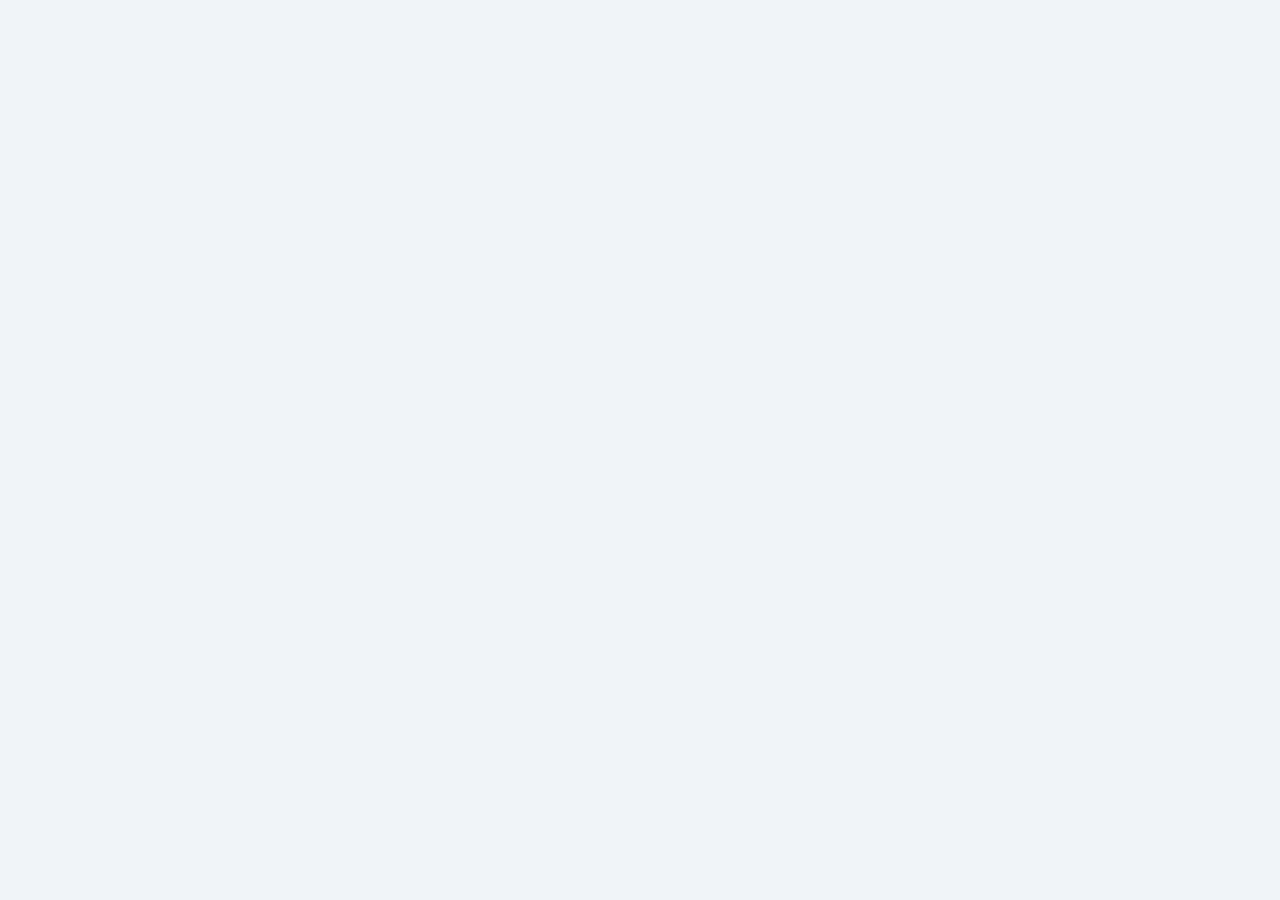
==== commit 5ee01baf: "a" ====
--- a/formulario.html
+++ b/formulario.html
@@ -7,6 +7,7 @@
     <link href="[fonts.googleapis.com](https://fonts.googleapis.com/css2?family=Inter:opsz,wght@14..32,300;14..32,400;14..32,500;14..32,600;14..32,700&display=swap)" rel="stylesheet">
     <link rel="stylesheet" href="[cdnjs.cloudflare.com](https://cdnjs.cloudflare.com/ajax/libs/font-awesome/6.0.0-beta3/css/all.min.css)">
     <link rel="stylesheet" href="formulario.css">
+    <script formulario.js><script>
 </head>
 <body>
         <!-- ==================== PARTE II: FICHA DE PONTUACAO ==================== -->
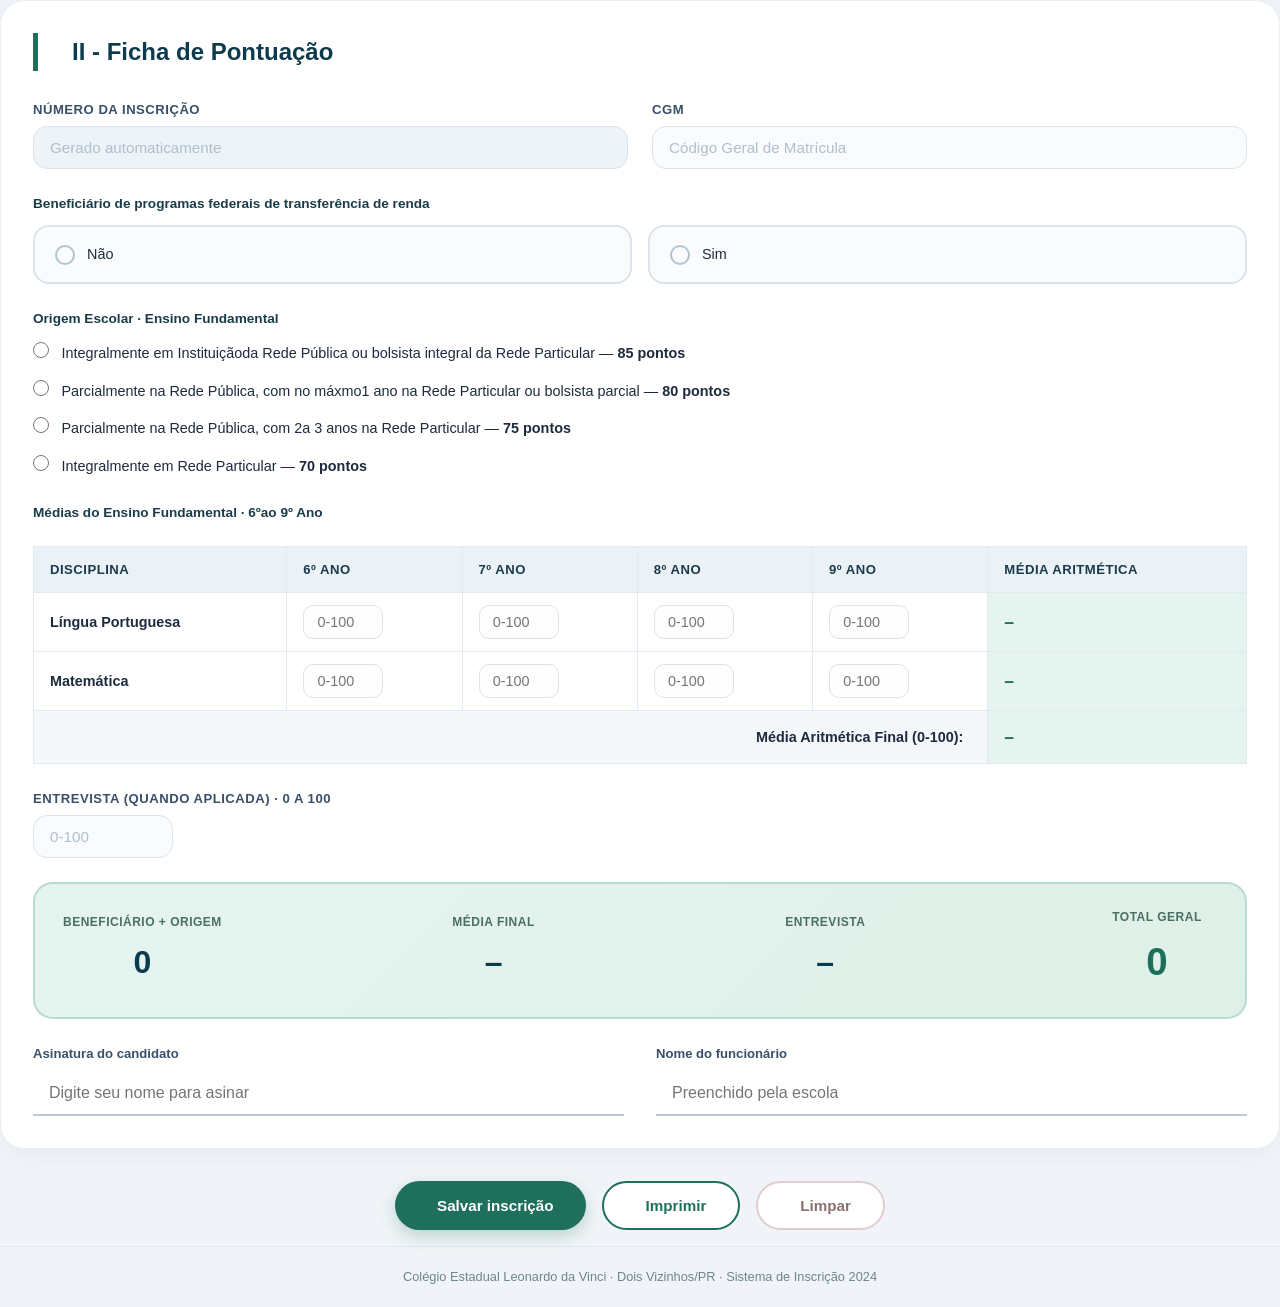
==== commit 44e20a24: "Fix script tag to include src attribute" ====
--- a/formulario.html
+++ b/formulario.html
@@ -7,7 +7,7 @@
     <link href="[fonts.googleapis.com](https://fonts.googleapis.com/css2?family=Inter:opsz,wght@14..32,300;14..32,400;14..32,500;14..32,600;14..32,700&display=swap)" rel="stylesheet">
     <link rel="stylesheet" href="[cdnjs.cloudflare.com](https://cdnjs.cloudflare.com/ajax/libs/font-awesome/6.0.0-beta3/css/all.min.css)">
     <link rel="stylesheet" href="formulario.css">
-    <script formulario.js><script>
+    <script src="formulario.js" defer></script>
 </head>
 <body>
         <!-- ==================== PARTE II: FICHA DE PONTUACAO ==================== -->
